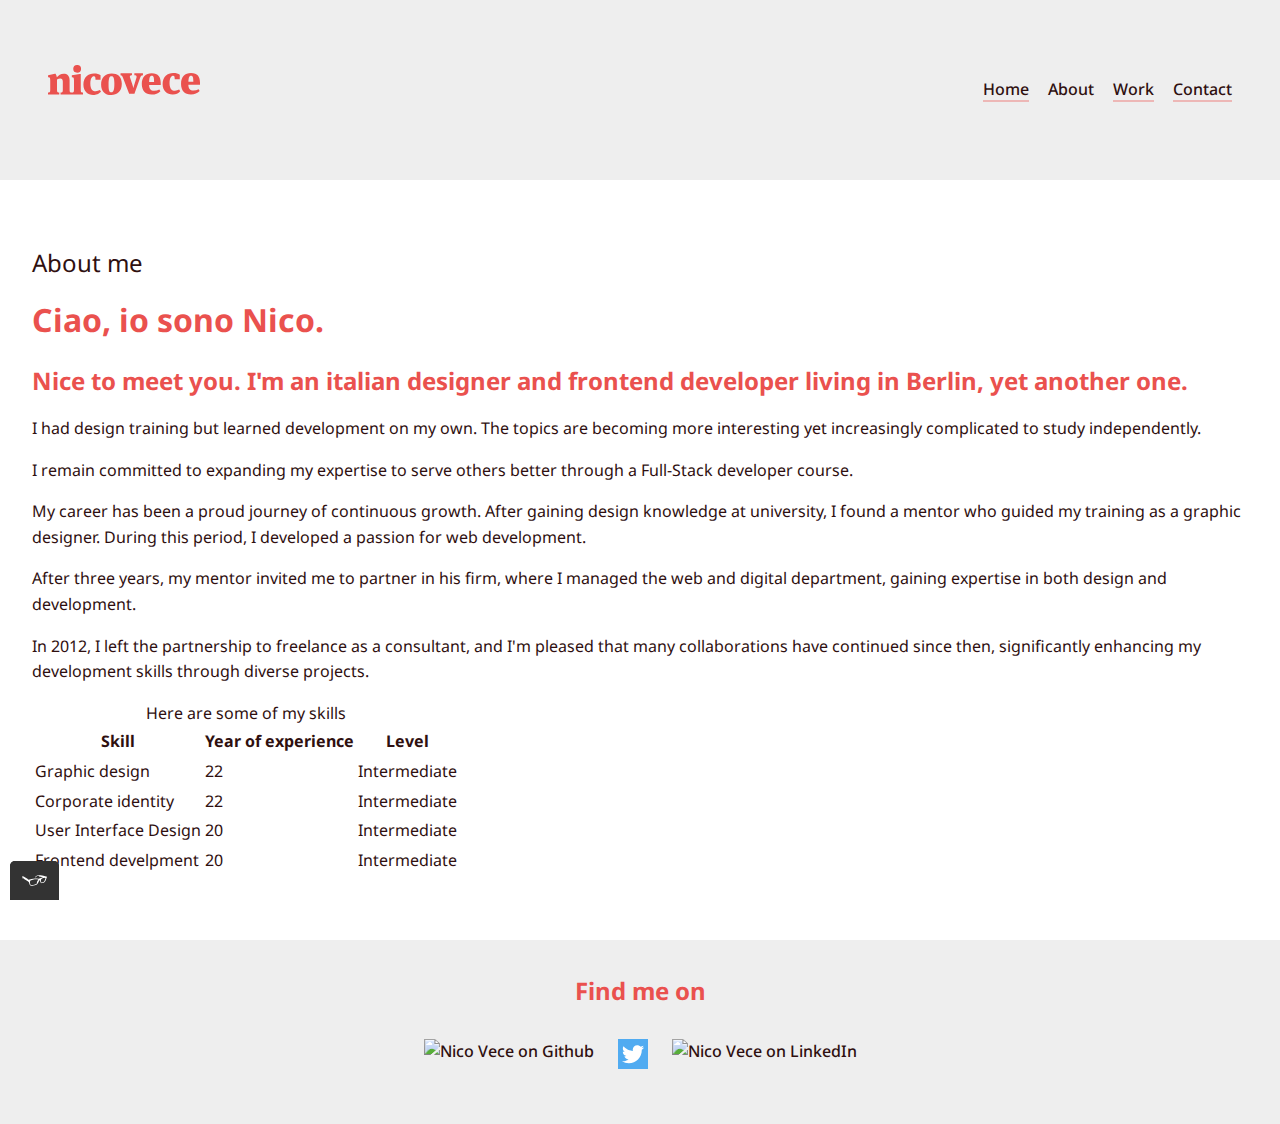
==== about.html @ 7f4fede5 "task 1.6" ====
<!doctype html>
<html lang="en">

<head>
    <meta charset="UTF-8" />
    <meta http-equiv="X-UA-Compatible" content="IE=edge" />
    <meta name="vi ewport" content="width=device-width, initial-scale=1.0" />
    <meta name="description" content="Nico Vece, Web Developer Portfolio" />
    <link rel="shortcut icon" href="./img/favicon-32x32.png?v=2" />
    <link rel="preconnect" href="https://fonts.googleapis.com">
    <link rel="preconnect" href="https://fonts.gstatic.com" crossorigin>
    <link rel="stylesheet" type="text/css" href="css/styles.css" />
    <title>Nico Vece - Web Developer</title>
</head>

<body>
    <header class="page-header">
        <h1 class="page-header__item">
            <a href="index.html" class="page-header__logo">
                <img src="img/nico_vece-logo.svg" alt="Nico Vece logo - Monochromatic name lettering">
            </a>
        </h1>
        <!-- Main navigation -->
        <nav class="main-navigation page-header__item" aria-labelledby="main-navigation">
            <ul role="menubar" class="navigation-list">
                <li role="presentation">
                    <a href="index.html" role="menuitem" class="navigation-list__item">Home</a>
                </li>
                <li role="presentation">
                    <a href="about.html" aria-label="Link to About me page" role="menuitem"
                        class="navigation-list__item navigation-list__item--active">About</a>
                </li>
                <li role="presentation">
                    <a href="work.html" role="menuitem" class="navigation-list__item">Work</a>
                </li>
                <li role="presentation">
                    <a href="contact.html" role="menuitem" class="navigation-list__item">Contact</a>
                </li>
            </ul>
        </nav>
    </header>
    <main>
        <div>
            <h2 class="page__title">About me</h2>
            <h2>Ciao, io sono Nico.</h2>
            <h3>Nice to meet you. I'm an italian designer and frontend developer living in Berlin, yet another one.</h3>
            <p>
                I had design training but learned development on my own. The topics are becoming more interesting yet
                increasingly complicated to study independently.
            </p>
            <p>
                I remain committed to expanding my expertise to serve others better through a Full-Stack developer
                course.
            </p>
            <p>
                My career has been a proud journey of continuous growth. After gaining design knowledge at university, I
                found a mentor who guided my training as a graphic designer. During this period, I developed a passion
                for web development.
            </p>
            <p>
                After three years, my mentor invited me to partner in his firm, where I managed the web and digital
                department, gaining expertise in both design and development.
            </p>
            <p>
                In 2012, I left the partnership to freelance as a consultant, and I'm pleased that many collaborations
                have continued since then, significantly enhancing my development skills through diverse projects.
            </p>
            <table>
                <caption>Here are some of my skills</caption>
                <thead>
                    <tr>
                        <th scope="col">Skill</th>
                        <th scope="col">Year of experience</th>
                        <th scope="col">Level</th>
                    </tr>
                </thead>
                <tbody>
                    <tr>
                        <td scope="row">Graphic design</td>
                        <td>22</td>
                        <td>Intermediate</td>
                    </tr>
                    <tr>
                        <td scope="row">Corporate identity</td>
                        <td>22</td>
                        <td>Intermediate</td>
                    </tr>
                    <tr>
                        <td scope="row">User Interface Design</td>
                        <td>20</td>
                        <td>Intermediate</td>
                    </tr>
                    <tr>
                        <td scope="row">Frontend develpment</td>
                        <td>20</td>
                        <td>Intermediate</td>
                    </tr>
                </tbody>
            </table>
        </div>
    </main>
    <footer class="page-footer">
        <h3>Find me on</h3>
        <!-- Secondary navigation -->
        <nav class="socials-navigation" aria-labelledby="socials-navigation">
            <ul role="menubar" class="social-media">
                <li role="presentation">
                    <a href="#" role="menuitem" class="social-media__item">
                        <!-- Github logo -->
                        <img src="https://placehold.co/30x30" alt="Nico Vece on Github" />
                    </a>
                </li>
                <li role="presentation">
                    <a href="#" role="menuitem" class="social-media__item">
                        <!-- Twitter logo -->
                        <img src="img/twitter_icon.svg" alt="twitter">
                    </a>
                </li>
                <li role="presentation">
                    <a href="#" role="menuitem" class="social-media__item">
                        <!-- LinkedIn logo -->
                        <img src="https://placehold.co/30x30" alt="Nico Vece on LinkedIn" />
                    </a>
                </li>
            </ul>
        </nav>
    </footer>
    <script src="js/tota11y.min.js"></script>
</body>

</html>
---- css/styles.css ----
/*
I need to investigate further if using @import is better than the link tag in the html file. For sure it is better for maintainability and organization.
*/
@import "./modern-normalize.css";
@import url("https://fonts.googleapis.com/css2?family=Noto+Sans:ital,wght@0,100..900;1,100..900&display=swap");

/*
Colors used

Primary Color (Light red): #EA514E;
Primary Color small sizes contrast with white text (Dark red): #e32c26;
Primary Color Text (Dark red): #2f1010;
Primary Color Text medium (Dark red): #5E201F;
Secondary Color (Warm yellow): #F7B200;
Secondary Color Text (Brownish): #946B00;
Tertiary Color (Light green): #7BAA93;
Tertiary Color dark (Green): #4a6658;
Text Color (Dark red): #130606;
Bacground Color (Lightest Grey): #eee;
Bacground Color Lightest (White): #fff;
 */

/* Box Model
The box-sizing is already set by modern-normalize but I am setting it in my css file anyway to respect the task assignment.
*/
* {
    box-sizing: border-box;
}

/* Global Styles */
body {
    font-family: "Noto Sans", sans-serif;
    font-weight: 400;
    font-size: 16px;
    line-height: 1.6;
    color: #2f1010;
    background-color: #eee;
}
header,
footer {
    padding: 2em;
}
main {
    padding: 4em 2em;
    background-color: #fff;
}
/* Heading Styles */
h1 {
    font-size: 2.5em;
    font-weight: 700;
}

h2 {
    font-size: 2em;
    font-weight: 700;
}

h3 {
    font-size: 1.5em;
    font-weight: 700;
}
h1,
h2,
h3 {
    margin-top: 0;
    margin-bottom: 0.5em;
    color: #ea514e;
}
h2.page__title {
    font-size: 1.5em;
    font-weight: normal;
    color: #2f1010;
}

/* Link and Buttons Styles */
a {
    color: #2f1010;
    font-weight: 500;
    text-decoration: none;
    border-bottom: 2px solid;
    border-color: rgba(234, 81, 78, 0.35);
}

a:visited {
    /* visited link */
    color: #5e201f;
}

a:hover,
a:focus {
    color: #5e201f;
    border-color: rgba(234, 81, 78, 1);
}

a:focus {
    outline: 2px solid #ea514e;
}

a:active {
    color: #5e201f;
}

button,
.form__input--submit {
    color: #fff;
    font-family: inherit;
    text-decoration: none;
    font-weight: 600;
    padding: 10px;
    background-color: #e32c26;
    border: none;
    border-radius: 3px;
    border-bottom: 2px solid rgba(0, 0, 0, 0.3);
}

button:hover,
button:focus,
.form__input--submit:hover,
.form__input--submit:focus {
    cursor: pointer;
    opacity: 0.8;
}

button:focus,
.form__input--submit:focus {
    outline: 2px solid #7baa93;
}

button:active,
.form__input--submit:active {
    opacity: 0.6;
}

.button__secondary {
    background-color: #f7b200;
    color: #130606;
    font-weight: 600;
}

/* Header Styles */
.page-header {
    display: flex;
    align-items: center;
    width: 100%;
    padding: 3rem;
}

.page-header__item {
    flex: 0 1 200px;
}

.page-header__item:last-child {
    flex-grow: 1;
    text-align: right;
}
.page-header__logo {
    border: none;
}

/* Navigation Styles */
.navigation-list__item--active {
    border-color: transparent;
    text-decoration: none;
}
.navigation-list {
    list-style-type: none;
}

.navigation-list li {
    display: inline-block;
    margin-left: 15px;
}

/* Profile Styles */
.profile {
    /* display: flex;
    align-items: center;
    justify-content: center; */
    max-width: 700px;
    margin: 0 auto;
}

/* Image Styles */
.profile__portrait {
    float: left;
    width: 250px;
    height: auto;
    margin-right: 40px;
    border-radius: 50%;
}

/* Footer Styles */
.page-footer {
    clear: both;
    display: flex;
    flex-direction: column;
    text-align: center;
}
.socials-navigation {
    display: flex;
    justify-content: center;
}
.social-media {
    display: flex;
    gap: 1.5em;
    list-style-type: none;
    padding-left: 0;
}
.social-media__item {
    display: inline-block;
    border-bottom: none;
}
.social-media__item img {
    display: block;
}
/* Portfolio grid */
.projects__item {
    display: inline-block;
    width: 33%;
}
@supports (display: grid) {
    .projects {
        display: grid;
        grid-template-columns: repeat(4, 1fr);
        grid-gap: 3rem;
        margin: 0;
    }
    .projects__item {
        background-color: lightgray;
        width: auto;
        min-height: auto;
        margin: 0;
        padding: 2em;
    }
    .projects__item.projects__item--spotlight {
        grid-column: 1 / 3;
        grid-row: 1 / 3;
    }
}

.clear {
    clear: both;
}
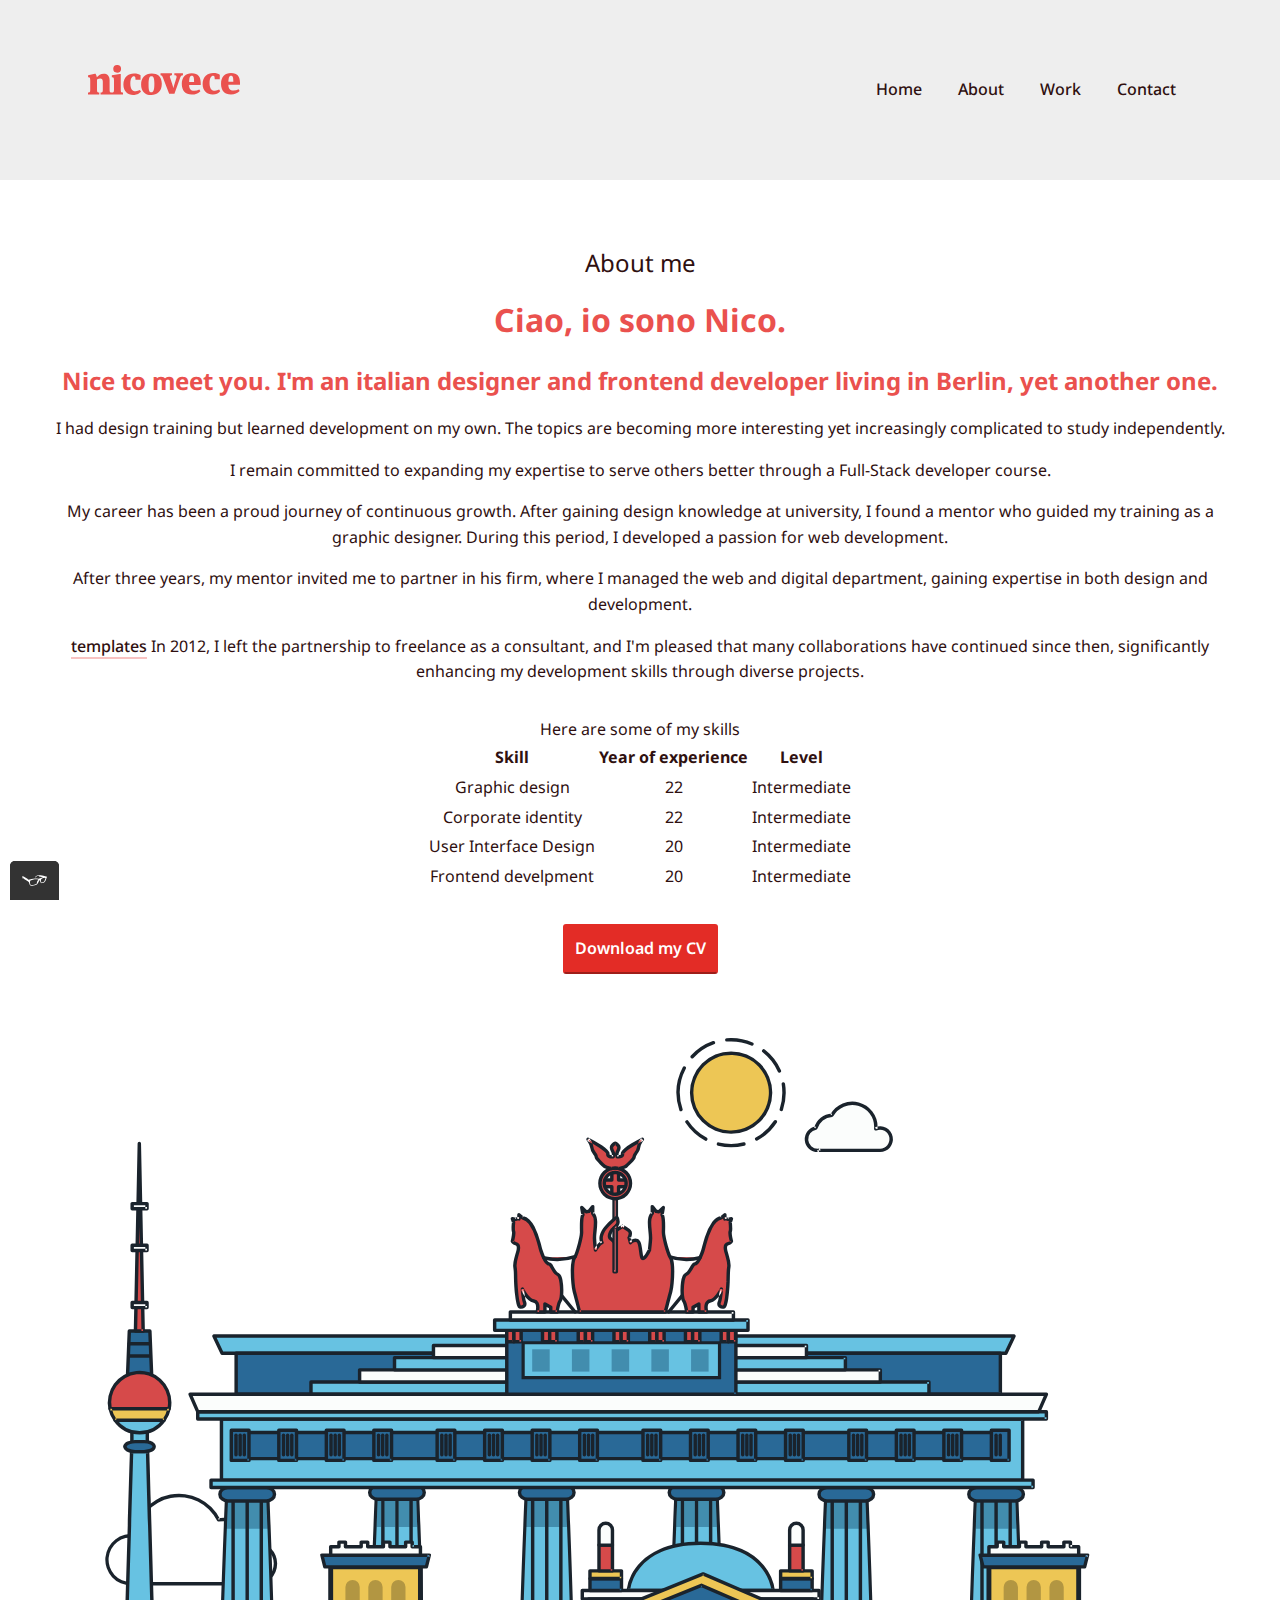
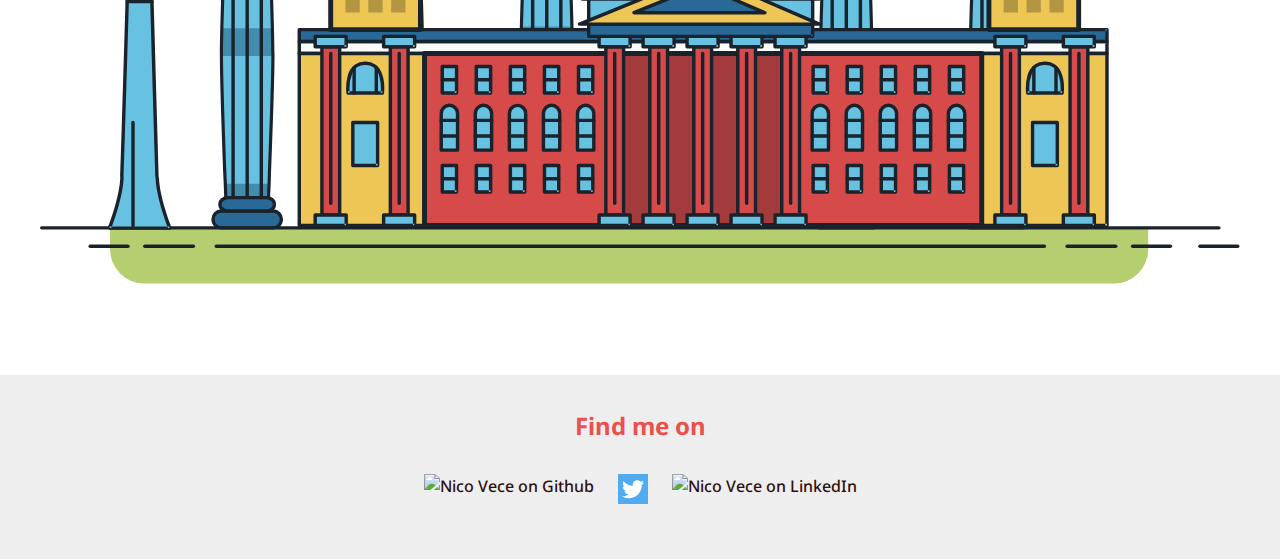
==== commit 21e4b49b: "pre task 1.7" ====
--- a/about.html
+++ b/about.html
@@ -4,7 +4,7 @@
 <head>
     <meta charset="UTF-8" />
     <meta http-equiv="X-UA-Compatible" content="IE=edge" />
-    <meta name="vi ewport" content="width=device-width, initial-scale=1.0" />
+    <meta name="viewport" content="width=device-width, initial-scale=1.0" />
     <meta name="description" content="Nico Vece, Web Developer Portfolio" />
     <link rel="shortcut icon" href="./img/favicon-32x32.png?v=2" />
     <link rel="preconnect" href="https://fonts.googleapis.com">
@@ -40,7 +40,7 @@
         </nav>
     </header>
     <main>
-        <div>
+        <section class="main__content about__content">
             <h2 class="page__title">About me</h2>
             <h2>Ciao, io sono Nico.</h2>
             <h3>Nice to meet you. I'm an italian designer and frontend developer living in Berlin, yet another one.</h3>
@@ -62,6 +62,7 @@
                 department, gaining expertise in both design and development.
             </p>
             <p>
+                <a href="#" role="menuitem">templates</a>
                 In 2012, I left the partnership to freelance as a consultant, and I'm pleased that many collaborations
                 have continued since then, significantly enhancing my development skills through diverse projects.
             </p>
@@ -97,7 +98,1553 @@
                     </tr>
                 </tbody>
             </table>
-        </div>
+            <a href="files/nico_vece-curriculum.pdf" class="button" download>Download my CV</a>
+        </section>
+        <section class="main_content main_illustration">
+            <svg id="about-picture" xmlns="http://www.w3.org/2000/svg" class="berlin-illustration" height="auto"
+                viewBox="0 0 700 505" xmlns:xlink="http://www.w3.org/1999/xlink">
+                <g id="Raggruppa_1" class="cloud-front" data-name="Raggruppa 1" transform="translate(0 229.847)">
+                    <path id="Tracciato_1" data-name="Tracciato 1"
+                        d="M87.6,29V28c-.276,0-.5.024-.675.033l.052,1,.968-.251A19.56,19.56,0,0,0,65.98,14.231l.145.989.894-.448a26.745,26.745,0,0,0-50.576,9.86l1,.078.166-.986A14.994,14.994,0,1,0,15.1,53.5H87.6a12.75,12.75,0,1,0,0-25.5v2a10.75,10.75,0,0,1,0,21.5H15.1a13,13,0,1,1,2.171-25.8,1,1,0,0,0,1.163-.908,24.745,24.745,0,0,1,46.8-9.12,1,1,0,0,0,1.039.541A17.559,17.559,0,0,1,86.011,29.283a1,1,0,0,0,1.02.747c.239-.013.426-.031.571-.03V29"
+                        transform="translate(38 36)" fill="#1a232c" fill-rule="evenodd" />
+                </g>
+                <path id="Tracciato_2" data-name="Tracciato 2"
+                    d="M646.484,484.382a20,20,0,0,1-20,20H60.873a20,20,0,0,1-20-20V471.917H646.484v12.465"
+                    transform="translate(0 -11.153)" fill="#b5ce6f" fill-rule="evenodd" />
+                <g id="tor" transform="translate(-611 -294)">
+                    <path id="Tracciato_3" data-name="Tracciato 3"
+                        d="M334.824,185.029H101.449l4.76,10.051H563.438l4.762-10.051H334.824"
+                        transform="translate(611 282.847)" fill="#67c2e2" fill-rule="evenodd" />
+                    <path id="Tracciato_4" data-name="Tracciato 4"
+                        d="M334.824,185.029v-1H101.449a1,1,0,0,0-.9,1.428l4.761,10.051a1,1,0,0,0,.9.571H563.438a1,1,0,0,0,.9-.571l4.762-10.051a1,1,0,0,0-.9-1.428H334.824v2h231.8l-3.814,8.051H106.842l-3.813-8.051h231.8v-1"
+                        transform="translate(611 282.847)" fill="#1a232c" fill-rule="evenodd" />
+                    <path id="Tracciato_5" data-name="Tracciato 5" d="M114.416,218.974H560.222V195.08H114.416Z"
+                        transform="translate(611 282.847)" fill="#296997" fill-rule="evenodd" />
+                    <path id="Tracciato_6" data-name="Tracciato 6"
+                        d="M560.222,218.974v-1H115.416v-21.9H559.222v22.9h1v0h1V195.08a1,1,0,0,0-1-1H114.416a1,1,0,0,0-1,1v23.894a1,1,0,0,0,1,1H560.222a1,1,0,0,0,1-1h-1"
+                        transform="translate(611 282.847)" fill="#1a232c" fill-rule="evenodd" />
+                    <path id="Tracciato_7" data-name="Tracciato 7" d="M105.85,269.08H573.225V233.4H105.85Z"
+                        transform="translate(611 282.847)" fill="#67c2e2" fill-rule="evenodd" />
+                    <path id="Tracciato_8" data-name="Tracciato 8"
+                        d="M573.225,233.4v-1H105.85a1,1,0,0,0-1,1V269.08a1,1,0,0,0,1,1H573.225a1,1,0,0,0,1-1V233.4a1,1,0,0,0-1-1v1h-1V268.08H106.85V234.4H573.225v-1h0"
+                        transform="translate(611 282.847)" fill="#1a232c" fill-rule="evenodd" />
+                    <path id="Tracciato_9" data-name="Tracciato 9" d="M116.751,256.508H562.557V241.243H116.751Z"
+                        transform="translate(611 282.847)" fill="#296997" fill-rule="evenodd" />
+                    <path id="Tracciato_10" data-name="Tracciato 10"
+                        d="M562.557,256.508v-1H117.75V242.243H561.557v14.265h1v0h1V241.243a1,1,0,0,0-1-1H116.75a1,1,0,0,0-1,1v15.265a1,1,0,0,0,1,1H562.557a1,1,0,0,0,1-1h-1"
+                        transform="translate(611 282.847)" fill="#1a232c" fill-rule="evenodd" />
+                    <path id="Tracciato_11" data-name="Tracciato 11" d="M158.07,218.974H518.563v-7.116H158.07Z"
+                        transform="translate(611 282.847)" fill="#67c2e2" fill-rule="evenodd" />
+                    <path id="Tracciato_12" data-name="Tracciato 12"
+                        d="M518.563,211.858v-1H158.07a1,1,0,0,0-1,1v7.116a1,1,0,0,0,1,1H518.563a1,1,0,0,0,1-1v-7.116a1,1,0,0,0-1-1v1h-1v6.116H159.07v-5.116H518.563v-1h0"
+                        transform="translate(611 282.847)" fill="#1a232c" fill-rule="evenodd" />
+                    <path id="Tracciato_13" data-name="Tracciato 13" d="M186.438,211.858H490.194v-7.117H186.438Z"
+                        transform="translate(611 282.847)" fill="#fbfdfc" fill-rule="evenodd" />
+                    <path id="Tracciato_14" data-name="Tracciato 14"
+                        d="M490.194,204.741v-1H186.438a1,1,0,0,0-1,1v7.117a1,1,0,0,0,1,1H490.194a1,1,0,0,0,1-1v-7.117a1,1,0,0,0-1-1v1h-1v6.117H187.438v-5.117H490.194v-1h0"
+                        transform="translate(611 282.847)" fill="#1a232c" fill-rule="evenodd" />
+                    <path id="Tracciato_15" data-name="Tracciato 15" d="M206.8,204.741H469.828v-7.117H206.8Z"
+                        transform="translate(611 282.847)" fill="#67c2e2" fill-rule="evenodd" />
+                    <path id="Tracciato_16" data-name="Tracciato 16"
+                        d="M469.828,197.624v-1H206.8a1,1,0,0,0-1,1v7.117a1,1,0,0,0,1,1H469.828a1,1,0,0,0,1-1v-7.117a1,1,0,0,0-1-1v1h-1v6.117H207.8v-5.117H469.828v-1h0"
+                        transform="translate(611 282.847)" fill="#1a232c" fill-rule="evenodd" />
+                    <path id="Tracciato_17" data-name="Tracciato 17" d="M229.521,197.624h217.59v-7.115H229.521Z"
+                        transform="translate(611 282.847)" fill="#fbfdfc" fill-rule="evenodd" />
+                    <path id="Tracciato_18" data-name="Tracciato 18"
+                        d="M447.111,190.509v-1H229.521a1,1,0,0,0-1,1v7.115a1,1,0,0,0,1,1h217.59a1,1,0,0,0,1-1v-7.115a1,1,0,0,0-1-1v1h-1v6.115H230.521v-5.115h216.59v-1h0"
+                        transform="translate(611 282.847)" fill="#1a232c" fill-rule="evenodd" />
+                    <path id="Tracciato_19" data-name="Tracciato 19"
+                        d="M135.607,355.447c-.444-17.681-1.343-42.121-1.959-58.06-.374-9.666-.644-16.207-.644-16.207H108.722s-.27,6.541-.643,16.207c-.617,15.939-1.516,40.379-1.96,58.06-.166,6.612-.269,12.285-.269,16.206h0c0,14.463,1.393,52.678,2.239,74.535.368,9.517.633,15.937.633,15.937H133s.265-6.42.633-15.937c.845-21.857,2.239-60.072,2.239-74.535h0c0-3.921-.1-9.594-.269-16.206"
+                        transform="translate(611 282.847)" fill="#67c2e2" fill-rule="evenodd" />
+                    <path id="Tracciato_20" data-name="Tracciato 20"
+                        d="M133.648,297.387H108.079c.373-9.666.643-16.207.643-16.207H133s.27,6.541.644,16.207m2.228,74.267H105.85c0-3.921.1-9.594.269-16.206h29.488c.166,6.612.269,12.285.269,16.206h0M133,462.126H108.722s-.265-6.42-.633-15.937h25.548c-.368,9.517-.633,15.937-.633,15.937"
+                        transform="translate(611 282.847)" fill="#428dae" fill-rule="evenodd" />
+                    <path id="Tracciato_21" data-name="Tracciato 21"
+                        d="M109.612,461.2h22.5c.333-8.192,2.835-70.313,2.835-89.546s-2.5-81.354-2.835-89.545h-22.5c-.333,8.191-2.834,70.312-2.834,89.545S109.279,453.007,109.612,461.2Zm24.283,1.855H107.832l-.038-.89c-.028-.7-2.872-69.971-2.872-90.511s2.844-89.814,2.872-90.511l.038-.89H133.9l.036.89c.029.7,2.873,69.972,2.873,90.511s-2.844,89.813-2.873,90.511l-.036.89Z"
+                        transform="translate(611 282.847)" fill="#1a232c" fill-rule="evenodd" />
+                    <path id="Tracciato_22" data-name="Tracciato 22"
+                        d="M111.638,281.18V462.126a1,1,0,0,0,2,0V281.18a1,1,0,0,0-2,0m8.225,0V462.126a1,1,0,0,0,2,0V281.18a1,1,0,0,0-2,0m8.225,0V462.126a1,1,0,0,0,2,0V281.18a1,1,0,0,0-2,0"
+                        transform="translate(611 282.847)" fill="#1a232c" fill-rule="evenodd" />
+                    <path id="Tracciato_23" data-name="Tracciato 23"
+                        d="M136.79,277.265c0,2.153-2.115,3.915-4.7,3.915H109.636c-2.585,0-4.7-1.762-4.7-3.915s2.115-3.916,4.7-3.916H132.09c2.585,0,4.7,1.762,4.7,3.916"
+                        transform="translate(611 282.847)" fill="#296997" fill-rule="evenodd" />
+                    <path id="Tracciato_24" data-name="Tracciato 24"
+                        d="M136.79,277.265h-1a2.612,2.612,0,0,1-1.021,2,4.2,4.2,0,0,1-2.679.918H109.636a4.2,4.2,0,0,1-2.68-.918,2.465,2.465,0,0,1,0-3.995,4.2,4.2,0,0,1,2.679-.918H132.09a4.2,4.2,0,0,1,2.679.918,2.613,2.613,0,0,1,1.021,2h2a4.61,4.61,0,0,0-1.741-3.534,6.185,6.185,0,0,0-3.959-1.382H109.636a6.19,6.19,0,0,0-3.96,1.382,4.457,4.457,0,0,0,0,7.067,6.185,6.185,0,0,0,3.959,1.382H132.09a6.185,6.185,0,0,0,3.959-1.382,4.608,4.608,0,0,0,1.741-3.533h-1"
+                        transform="translate(611 282.847)" fill="#1a232c" fill-rule="evenodd" />
+                    <path id="Tracciato_25" data-name="Tracciato 25"
+                        d="M140.775,467.217a4.712,4.712,0,0,1-4.7,4.7H105.65a4.712,4.712,0,0,1-4.7-4.7v-.392a4.713,4.713,0,0,1,4.7-4.7h30.426a4.713,4.713,0,0,1,4.7,4.7v.392"
+                        transform="translate(611 282.847)" fill="#296997" fill-rule="evenodd" />
+                    <path id="Tracciato_26" data-name="Tracciato 26"
+                        d="M140.775,467.217h-1a3.711,3.711,0,0,1-3.7,3.7H105.65a3.711,3.711,0,0,1-3.7-3.7v-.392a3.713,3.713,0,0,1,3.7-3.7h30.426a3.713,3.713,0,0,1,3.7,3.7v.392h2v-.392a5.712,5.712,0,0,0-5.7-5.7H105.65a5.712,5.712,0,0,0-5.7,5.7v.392a5.711,5.711,0,0,0,5.7,5.7h30.426a5.711,5.711,0,0,0,5.7-5.7h-1"
+                        transform="translate(611 282.847)" fill="#1a232c" fill-rule="evenodd" />
+                    <path id="Tracciato_27" data-name="Tracciato 27"
+                        d="M136.79,458.208c0,2.155-2.115,3.918-4.7,3.918H109.636c-2.585,0-4.7-1.763-4.7-3.918s2.115-3.916,4.7-3.916H132.09c2.585,0,4.7,1.765,4.7,3.916"
+                        transform="translate(611 282.847)" fill="#296997" fill-rule="evenodd" />
+                    <path id="Tracciato_28" data-name="Tracciato 28"
+                        d="M136.79,458.208h-1a2.618,2.618,0,0,1-1.021,2,4.19,4.19,0,0,1-2.679.919H109.636a4.188,4.188,0,0,1-2.679-.919,2.464,2.464,0,0,1,0-3.995,4.194,4.194,0,0,1,2.679-.92H132.09a4.2,4.2,0,0,1,2.679.92,2.613,2.613,0,0,1,1.021,2h2a4.615,4.615,0,0,0-1.74-3.533,6.2,6.2,0,0,0-3.96-1.383H109.636a6.2,6.2,0,0,0-3.96,1.383,4.459,4.459,0,0,0,0,7.068,6.19,6.19,0,0,0,3.96,1.383H132.09a6.191,6.191,0,0,0,3.96-1.383,4.614,4.614,0,0,0,1.74-3.535h-1"
+                        transform="translate(611 282.847)" fill="#1a232c" fill-rule="evenodd" />
+                    <path id="Tracciato_29" data-name="Tracciato 29"
+                        d="M572.471,355.447c-.446-17.681-1.345-42.121-1.961-58.06-.373-9.666-.643-16.207-.643-16.207H545.585s-.27,6.541-.643,16.207c-.616,15.939-1.515,40.379-1.961,58.06-.166,6.612-.268,12.285-.268,16.206h0c0,14.463,1.394,52.678,2.239,74.535.368,9.517.633,15.937.633,15.937h24.282s.265-6.42.632-15.937c.847-21.857,2.24-60.072,2.24-74.535h0c0-3.921-.1-9.594-.268-16.206"
+                        transform="translate(611 282.847)" fill="#67c2e2" fill-rule="evenodd" />
+                    <path id="Tracciato_30" data-name="Tracciato 30"
+                        d="M569.582,297.387h-2.631V282.108h2.026c.086,2.1.313,7.733.6,15.279m-4.631,0h-19.08c.291-7.546.519-13.181.605-15.279h18.475v15.279m6.849,71.8h-4.849V356.265h4.611c.123,5.007.209,9.436.238,12.922m-6.849,0h-21.3c.031-3.675.124-8.4.259-13.74h9.639v.818h11.4v12.922"
+                        transform="translate(611 282.847)" fill="#428dae" fill-rule="evenodd" />
+                    <path id="Tracciato_31" data-name="Tracciato 31"
+                        d="M546.476,461.2h22.5c.333-8.192,2.835-70.313,2.835-89.546s-2.5-81.354-2.835-89.545h-22.5c-.334,8.191-2.834,70.312-2.834,89.545s2.5,81.354,2.834,89.546m24.282,1.855H544.694l-.036-.89c-.029-.7-2.873-69.971-2.873-90.511s2.844-89.814,2.873-90.511l.036-.89h26.064l.037.89c.028.7,2.872,69.972,2.872,90.511s-2.844,89.813-2.872,90.511l-.037.89"
+                        transform="translate(611 282.847)" fill="#1a232c" fill-rule="evenodd" />
+                    <path id="Tracciato_32" data-name="Tracciato 32"
+                        d="M548.5,281.18V462.126a1,1,0,0,0,2,0V281.18a1,1,0,0,0-2,0m8.226,0V462.126a1,1,0,0,0,2,0V281.18a1,1,0,0,0-2,0m8.224,0V462.126a1,1,0,0,0,2,0V281.18a1,1,0,0,0-2,0"
+                        transform="translate(611 282.847)" fill="#1a232c" fill-rule="evenodd" />
+                    <path id="Tracciato_33" data-name="Tracciato 33"
+                        d="M573.653,277.265c0,2.153-2.116,3.915-4.7,3.915H546.5c-2.584,0-4.7-1.762-4.7-3.915s2.116-3.916,4.7-3.916h22.454c2.584,0,4.7,1.762,4.7,3.916"
+                        transform="translate(611 282.847)" fill="#296997" fill-rule="evenodd" />
+                    <path id="Tracciato_34" data-name="Tracciato 34"
+                        d="M573.653,277.265h-1a2.609,2.609,0,0,1-1.021,2,4.2,4.2,0,0,1-2.679.918H546.5a4.2,4.2,0,0,1-2.679-.918,2.464,2.464,0,0,1,0-3.995,4.2,4.2,0,0,1,2.679-.918h22.454a4.2,4.2,0,0,1,2.679.918,2.611,2.611,0,0,1,1.021,2h2a4.61,4.61,0,0,0-1.741-3.534,6.185,6.185,0,0,0-3.959-1.382H546.5a6.185,6.185,0,0,0-3.959,1.382,4.456,4.456,0,0,0,0,7.067,6.185,6.185,0,0,0,3.959,1.382h22.454a6.185,6.185,0,0,0,3.959-1.382,4.607,4.607,0,0,0,1.741-3.533h-1"
+                        transform="translate(611 282.847)" fill="#1a232c" fill-rule="evenodd" />
+                    <path id="Tracciato_39" data-name="Tracciato 39"
+                        d="M485.1,355.447c-.444-17.681-1.345-42.121-1.961-58.06-.373-9.666-.643-16.207-.643-16.207H458.213s-.271,6.541-.644,16.207c-.616,15.939-1.514,40.379-1.961,58.06-.165,6.612-.268,12.285-.268,16.206h0c0,14.463,1.393,52.678,2.24,74.535.368,9.517.633,15.937.633,15.937h24.281s.265-6.42.632-15.937c.847-21.857,2.24-60.072,2.24-74.535h0c0-3.921-.1-9.594-.268-16.206"
+                        transform="translate(611 282.847)" fill="#67c2e2" fill-rule="evenodd" />
+                    <path id="Tracciato_40" data-name="Tracciato 40"
+                        d="M483.137,297.387H457.569c.373-9.666.644-16.207.644-16.207h24.281s.27,6.541.643,16.207m2.218,71.8h-30c.031-3.685.124-8.407.257-13.74H485.1c.134,5.333.227,10.055.257,13.74"
+                        transform="translate(611 282.847)" fill="#428dae" fill-rule="evenodd" />
+                    <path id="Tracciato_41" data-name="Tracciato 41"
+                        d="M459.1,461.2h22.5c.333-8.192,2.834-70.313,2.834-89.546s-2.5-81.354-2.834-89.545H459.1c-.334,8.191-2.835,70.312-2.835,89.545S458.769,453.007,459.1,461.2Zm24.283,1.855H457.321l-.036-.89c-.029-.7-2.873-69.971-2.873-90.511s2.844-89.814,2.873-90.511l.036-.89h26.065l.036.89c.028.7,2.872,69.972,2.872,90.511s-2.844,89.813-2.872,90.511l-.036.89Z"
+                        transform="translate(611 282.847)" fill="#1a232c" fill-rule="evenodd" />
+                    <path id="Tracciato_42" data-name="Tracciato 42"
+                        d="M461.128,281.18V462.126a1,1,0,0,0,2,0V281.18a1,1,0,0,0-2,0m8.226,0V462.126a1,1,0,0,0,2,0V281.18a1,1,0,0,0-2,0m8.224,0V462.126a1,1,0,0,0,2,0V281.18a1,1,0,0,0-2,0"
+                        transform="translate(611 282.847)" fill="#1a232c" fill-rule="evenodd" />
+                    <path id="Tracciato_43" data-name="Tracciato 43"
+                        d="M486.281,277.265c0,2.153-2.117,3.915-4.7,3.915H459.126c-2.584,0-4.7-1.762-4.7-3.915s2.116-3.916,4.7-3.916H481.58c2.584,0,4.7,1.762,4.7,3.916"
+                        transform="translate(611 282.847)" fill="#296997" fill-rule="evenodd" />
+                    <path id="Tracciato_44" data-name="Tracciato 44"
+                        d="M486.281,277.265h-1a2.609,2.609,0,0,1-1.021,2,4.2,4.2,0,0,1-2.68.918H459.126a4.2,4.2,0,0,1-2.679-.918,2.464,2.464,0,0,1,0-3.995,4.2,4.2,0,0,1,2.679-.918H481.58a4.2,4.2,0,0,1,2.68.919,2.608,2.608,0,0,1,1.021,2h2a4.613,4.613,0,0,0-1.741-3.534,6.19,6.19,0,0,0-3.96-1.382H459.126a6.185,6.185,0,0,0-3.959,1.382,4.456,4.456,0,0,0,0,7.067,6.185,6.185,0,0,0,3.959,1.382H481.58a6.2,6.2,0,0,0,3.96-1.381,4.613,4.613,0,0,0,1.741-3.534h-1"
+                        transform="translate(611 282.847)" fill="#1a232c" fill-rule="evenodd" />
+                    <path id="Tracciato_49" data-name="Tracciato 49"
+                        d="M397.726,354.466c-.446-17.679-1.345-42.12-1.961-58.059-.373-9.665-.643-16.207-.643-16.207H370.84s-.27,6.542-.643,16.207c-.616,15.939-1.515,40.38-1.961,58.059-.166,6.612-.268,12.285-.268,16.206h0c0,14.463,1.393,52.679,2.239,74.535.368,9.518.633,15.938.633,15.938h24.282s.264-6.42.632-15.938c.847-21.856,2.24-60.072,2.24-74.535h0c0-3.921-.1-9.594-.268-16.206"
+                        transform="translate(611 282.847)" fill="#67c2e2" fill-rule="evenodd" />
+                    <path id="Tracciato_50" data-name="Tracciato 50"
+                        d="M394.837,296.407h-2.631v-15.28h2.027c.085,2.1.312,7.734.6,15.28Zm-10.856,0h6.225v-15.28h-6.225Zm-8.225,0h6.224v-15.28h-6.224Zm-2,0h-2.63c.291-7.546.519-13.182.6-15.28h2.026v15.28Zm23.306,72.78h-4.856V354.466h4.59c.147,5.832.245,10.923.266,14.721Zm-13.081,0h6.225V354.466h-6.225Zm-8.225,0h6.224V354.466h-6.224Zm-2,0H368.9c.021-3.8.119-8.889.266-14.721h4.59v14.721Z"
+                        transform="translate(611 282.847)" fill="#428dae" fill-rule="evenodd" />
+                    <path id="Tracciato_51" data-name="Tracciato 51"
+                        d="M371.73,460.218h22.5c.332-8.191,2.833-70.312,2.833-89.546s-2.5-81.353-2.833-89.545h-22.5c-.333,8.192-2.835,70.313-2.835,89.545s2.5,81.355,2.835,89.546m24.283,1.856H369.949l-.037-.89c-.028-.7-2.872-69.972-2.872-90.512s2.844-89.813,2.872-90.51l.037-.89h26.064l.037.89c.028.7,2.872,69.971,2.872,90.51s-2.844,89.814-2.872,90.512l-.037.89"
+                        transform="translate(611 282.847)" fill="#1a232c" fill-rule="evenodd" />
+                    <path id="Tracciato_52" data-name="Tracciato 52"
+                        d="M373.756,280.2V461.146a1,1,0,0,0,2,0V280.2a1,1,0,0,0-2,0m8.224,0V461.146a1,1,0,0,0,2,0V280.2a1,1,0,0,0-2,0m8.226,0V461.146a1,1,0,0,0,2,0V280.2a1,1,0,0,0-2,0"
+                        transform="translate(611 282.847)" fill="#1a232c" fill-rule="evenodd" />
+                    <path id="Tracciato_53" data-name="Tracciato 53"
+                        d="M398.908,276.285c0,2.154-2.116,3.915-4.7,3.915H371.754c-2.584,0-4.7-1.761-4.7-3.915s2.117-3.916,4.7-3.916h22.454c2.584,0,4.7,1.761,4.7,3.916"
+                        transform="translate(611 282.847)" fill="#296997" fill-rule="evenodd" />
+                    <path id="Tracciato_54" data-name="Tracciato 54"
+                        d="M398.908,276.285h-1a2.609,2.609,0,0,1-1.021,2,4.2,4.2,0,0,1-2.679.919H371.754a4.2,4.2,0,0,1-2.68-.919,2.464,2.464,0,0,1,0-3.994,4.2,4.2,0,0,1,2.68-.918h22.454a4.193,4.193,0,0,1,2.679.918,2.611,2.611,0,0,1,1.021,2h2a4.612,4.612,0,0,0-1.741-3.535,6.19,6.19,0,0,0-3.959-1.381H371.754a6.2,6.2,0,0,0-3.96,1.381,4.456,4.456,0,0,0,0,7.068,6.19,6.19,0,0,0,3.959,1.382h22.454a6.192,6.192,0,0,0,3.959-1.382,4.608,4.608,0,0,0,1.741-3.533h-1"
+                        transform="translate(611 282.847)" fill="#1a232c" fill-rule="evenodd" />
+                    <path id="Tracciato_59" data-name="Tracciato 59"
+                        d="M310.353,354.466c-.445-17.679-1.344-42.12-1.96-58.059-.374-9.665-.643-16.207-.643-16.207H283.467s-.269,6.542-.643,16.207c-.616,15.939-1.515,40.38-1.96,58.059-.166,6.612-.268,12.285-.268,16.206h0c0,14.463,1.393,52.679,2.238,74.535.368,9.518.633,15.938.633,15.938H307.75s.264-6.42.632-15.938c.846-21.856,2.24-60.072,2.24-74.535h0c0-3.921-.1-9.594-.269-16.206"
+                        transform="translate(611 282.847)" fill="#67c2e2" fill-rule="evenodd" />
+                    <path id="Tracciato_60" data-name="Tracciato 60"
+                        d="M308.393,296.407H282.824c.374-9.665.643-16.207.643-16.207H307.75s.269,6.542.643,16.207m2.224,72.78H280.6c.021-3.81.118-8.9.264-14.721h29.489c.145,5.819.243,10.911.264,14.721"
+                        transform="translate(611 282.847)" fill="#428dae" fill-rule="evenodd" />
+                    <path id="Tracciato_61" data-name="Tracciato 61"
+                        d="M284.357,460.218h22.5c.333-8.191,2.834-70.312,2.834-89.546s-2.5-81.353-2.834-89.545h-22.5c-.333,8.192-2.834,70.313-2.834,89.545S284.024,452.027,284.357,460.218Zm24.282,1.856H282.576l-.036-.89c-.029-.7-2.872-69.972-2.872-90.512s2.843-89.813,2.872-90.51l.036-.89h26.063l.038.89c.029.7,2.872,69.971,2.872,90.51s-2.843,89.814-2.872,90.512l-.038.89Z"
+                        transform="translate(611 282.847)" fill="#1a232c" fill-rule="evenodd" />
+                    <path id="Tracciato_62" data-name="Tracciato 62"
+                        d="M286.383,280.2V461.146a1,1,0,0,0,2,0V280.2a1,1,0,0,0-2,0m8.225,0V461.146a1,1,0,0,0,2,0V280.2a1,1,0,0,0-2,0m8.226,0V461.146a1,1,0,0,0,2,0V280.2a1,1,0,0,0-2,0"
+                        transform="translate(611 282.847)" fill="#1a232c" fill-rule="evenodd" />
+                    <path id="Tracciato_63" data-name="Tracciato 63"
+                        d="M311.535,276.285c0,2.154-2.115,3.915-4.7,3.915H284.381c-2.584,0-4.7-1.761-4.7-3.915s2.116-3.916,4.7-3.916h22.455c2.584,0,4.7,1.761,4.7,3.916"
+                        transform="translate(611 282.847)" fill="#296997" fill-rule="evenodd" />
+                    <path id="Tracciato_64" data-name="Tracciato 64"
+                        d="M311.535,276.285h-1a2.615,2.615,0,0,1-1.021,2,4.2,4.2,0,0,1-2.678.918H284.381a4.2,4.2,0,0,1-2.679-.919,2.464,2.464,0,0,1,0-3.994,4.193,4.193,0,0,1,2.679-.918h22.455a4.19,4.19,0,0,1,2.678.918,2.614,2.614,0,0,1,1.021,2h2a4.619,4.619,0,0,0-1.74-3.535,6.192,6.192,0,0,0-3.959-1.381H284.381a6.19,6.19,0,0,0-3.959,1.381,4.457,4.457,0,0,0,0,7.068,6.19,6.19,0,0,0,3.959,1.382h22.455a6.193,6.193,0,0,0,3.958-1.382,4.613,4.613,0,0,0,1.741-3.533h-1"
+                        transform="translate(611 282.847)" fill="#1a232c" fill-rule="evenodd" />
+                    <path id="Tracciato_69" data-name="Tracciato 69"
+                        d="M222.981,354.466c-.446-17.679-1.345-42.12-1.961-58.059-.373-9.665-.643-16.207-.643-16.207H196.094s-.269,6.542-.642,16.207c-.617,15.939-1.516,40.38-1.961,58.059-.166,6.612-.268,12.285-.268,16.206h0c0,14.463,1.393,52.679,2.239,74.535.368,9.518.632,15.938.632,15.938h24.283s.265-6.42.632-15.938c.846-21.856,2.24-60.072,2.24-74.535h0c0-3.921-.1-9.594-.268-16.206"
+                        transform="translate(611 282.847)" fill="#67c2e2" fill-rule="evenodd" />
+                    <path id="Tracciato_70" data-name="Tracciato 70"
+                        d="M220.091,296.407H209.236v-15.28h10.251c.086,2.1.313,7.734.6,15.28Zm-19.08,0h6.225v-15.28h-6.225Zm-2,0h-2.63c.291-7.546.518-13.182.6-15.28h2.026v15.28Zm23.306,72.78H209.236V356.265h12.687v-1.8h.128c.147,5.832.245,10.923.266,14.721Zm-21.306,0h6.225V356.265h-6.225Zm-2,0h-4.856c.019-3.4.1-7.842.222-12.922h4.634v12.922Z"
+                        transform="translate(611 282.847)" fill="#428dae" fill-rule="evenodd" />
+                    <path id="Tracciato_71" data-name="Tracciato 71"
+                        d="M196.985,460.218h22.5c.333-8.191,2.834-70.312,2.834-89.546s-2.5-81.353-2.834-89.545h-22.5c-.334,8.192-2.834,70.313-2.834,89.545s2.5,81.355,2.834,89.546m24.282,1.856H195.2l-.037-.89c-.029-.7-2.872-69.972-2.872-90.512s2.843-89.813,2.872-90.51l.037-.89h26.063l.038.89c.029.7,2.872,69.971,2.872,90.51s-2.843,89.814-2.872,90.512l-.038.89"
+                        transform="translate(611 282.847)" fill="#1a232c" fill-rule="evenodd" />
+                    <path id="Tracciato_72" data-name="Tracciato 72"
+                        d="M199.011,280.2V461.146a1,1,0,0,0,2,0V280.2a1,1,0,0,0-2,0m8.225,0V461.146a1,1,0,0,0,2,0V280.2a1,1,0,0,0-2,0m8.225,0V461.146a1,1,0,0,0,2,0V280.2a1,1,0,0,0-2,0"
+                        transform="translate(611 282.847)" fill="#1a232c" fill-rule="evenodd" />
+                    <path id="Tracciato_73" data-name="Tracciato 73"
+                        d="M224.162,276.285c0,2.154-2.115,3.915-4.7,3.915H197.008c-2.584,0-4.7-1.761-4.7-3.915s2.116-3.916,4.7-3.916h22.455c2.584,0,4.7,1.761,4.7,3.916"
+                        transform="translate(611 282.847)" fill="#296997" fill-rule="evenodd" />
+                    <path id="Tracciato_74" data-name="Tracciato 74"
+                        d="M224.162,276.285h-1a2.614,2.614,0,0,1-1.02,2,4.2,4.2,0,0,1-2.679.918H197.008a4.2,4.2,0,0,1-2.679-.919,2.464,2.464,0,0,1,0-3.994,4.2,4.2,0,0,1,2.679-.918h22.455a4.193,4.193,0,0,1,2.679.918,2.613,2.613,0,0,1,1.02,2h2a4.616,4.616,0,0,0-1.74-3.535,6.19,6.19,0,0,0-3.959-1.381H197.008a6.194,6.194,0,0,0-3.959,1.381,4.457,4.457,0,0,0,0,7.068,6.2,6.2,0,0,0,3.959,1.382h22.455a6.19,6.19,0,0,0,3.959-1.382,4.612,4.612,0,0,0,1.74-3.533h-1"
+                        transform="translate(611 282.847)" fill="#1a232c" fill-rule="evenodd" />
+                    <path id="Tracciato_79" data-name="Tracciato 79" d="M99.774,273.349H579.3V269.08H99.774Z"
+                        transform="translate(611 282.847)" fill="#67c2e2" fill-rule="evenodd" />
+                    <path id="Tracciato_80" data-name="Tracciato 80"
+                        d="M579.3,273.349v-1H100.774V270.08H578.3v3.269h1v0h1V269.08a1,1,0,0,0-1-1H99.774a1,1,0,0,0-1,1v4.269a1,1,0,0,0,1,1H579.3a1,1,0,0,0,1-1h-1"
+                        transform="translate(611 282.847)" fill="#1a232c" fill-rule="evenodd" />
+                    <path id="Tracciato_81" data-name="Tracciato 81" d="M92.01,233.4H587.064v-4.267H92.01Z"
+                        transform="translate(611 282.847)" fill="#67c2e2" fill-rule="evenodd" />
+                    <path id="Tracciato_82" data-name="Tracciato 82"
+                        d="M587.064,233.4v-1H93.01v-2.267H586.064V233.4h1v0h1v-4.267a1,1,0,0,0-1-1H92.01a1,1,0,0,0-1,1V233.4a1,1,0,0,0,1,1H587.064a1,1,0,0,0,1-1h-1"
+                        transform="translate(611 282.847)" fill="#1a232c" fill-rule="evenodd" />
+                    <path id="Tracciato_83" data-name="Tracciato 83"
+                        d="M337.318,218.974H87.572l4.438,10.157H582.626l4.438-10.157H337.318"
+                        transform="translate(611 282.847)" fill="#fbfdfc" fill-rule="evenodd" />
+                    <path id="Tracciato_84" data-name="Tracciato 84"
+                        d="M337.318,218.974v-1H87.572a1,1,0,0,0-.916,1.4l4.437,10.158a1,1,0,0,0,.917.6H582.626a1,1,0,0,0,.916-.6l4.439-10.158a1,1,0,0,0-.917-1.4H337.318v2H585.536l-3.564,8.157H92.664L89.1,219.974H337.318v-1"
+                        transform="translate(611 282.847)" fill="#1a232c" fill-rule="evenodd" />
+                    <path id="Tracciato_85" data-name="Tracciato 85" d="M272.283,218.974h133.66V181.7H272.283Z"
+                        transform="translate(611 282.847)" fill="#296997" fill-rule="evenodd" />
+                    <path id="Tracciato_86" data-name="Tracciato 86"
+                        d="M405.943,218.974v-1H273.283V182.7h131.66v36.273h1v0h1V181.7a1,1,0,0,0-1-1H272.283a1,1,0,0,0-1,1v37.273a1,1,0,0,0,1,1h133.66a1,1,0,0,0,1-1h-1"
+                        transform="translate(611 282.847)" fill="#1a232c" fill-rule="evenodd" />
+                    <path id="Tracciato_87" data-name="Tracciato 87" d="M281.833,209.312h114.56V188.946H281.833Z"
+                        transform="translate(611 282.847)" fill="#67c2e2" fill-rule="evenodd" />
+                    <path id="Tracciato_88" data-name="Tracciato 88" d="M287.111,205.753h10.217v-13H287.111Z"
+                        transform="translate(611 282.847)" fill="#428dae" fill-rule="evenodd" />
+                    <path id="Tracciato_89" data-name="Tracciato 89" d="M310.284,205.753H320.5v-13H310.284Z"
+                        transform="translate(611 282.847)" fill="#428dae" fill-rule="evenodd" />
+                    <path id="Tracciato_90" data-name="Tracciato 90" d="M333.457,205.753h10.216v-13H333.457Z"
+                        transform="translate(611 282.847)" fill="#428dae" fill-rule="evenodd" />
+                    <path id="Tracciato_91" data-name="Tracciato 91" d="M356.63,205.753h10.217v-13H356.63Z"
+                        transform="translate(611 282.847)" fill="#428dae" fill-rule="evenodd" />
+                    <path id="Tracciato_92" data-name="Tracciato 92" d="M379.8,205.753H390.02v-13H379.8Z"
+                        transform="translate(611 282.847)" fill="#428dae" fill-rule="evenodd" />
+                    <path id="Tracciato_93" data-name="Tracciato 93"
+                        d="M282.761,208.384h112.7V189.873h-112.7ZM280.9,210.24H397.32V188.018H280.9Z"
+                        transform="translate(611 282.847)" fill="#1a232c" fill-rule="evenodd" />
+                    <path id="Tracciato_94" data-name="Tracciato 94" d="M272.283,188.359h4.2V181.7h-4.2Z"
+                        transform="translate(611 282.847)" fill="#d64a4a" fill-rule="evenodd" />
+                    <path id="Tracciato_95" data-name="Tracciato 95"
+                        d="M276.48,188.359v-1h-3.2V182.7h2.2v5.658h1v0h1V181.7a1,1,0,0,0-1-1h-4.2a1,1,0,0,0-1,1v6.658a1,1,0,0,0,1,1h4.2a1,1,0,0,0,1-1h-1"
+                        transform="translate(611 282.847)" fill="#1a232c" fill-rule="evenodd" />
+                    <path id="Tracciato_96" data-name="Tracciato 96" d="M276.48,188.359h4.2V181.7h-4.2Z"
+                        transform="translate(611 282.847)" fill="#d64a4a" fill-rule="evenodd" />
+                    <path id="Tracciato_97" data-name="Tracciato 97"
+                        d="M280.678,188.359v-1h-3.2V182.7h2.2v5.658h1v0h1V181.7a1,1,0,0,0-1-1h-4.2a1,1,0,0,0-1,1v6.658a1,1,0,0,0,1,1h4.2a1,1,0,0,0,1-1h-1"
+                        transform="translate(611 282.847)" fill="#1a232c" fill-rule="evenodd" />
+                    <path id="Tracciato_98" data-name="Tracciato 98" d="M293.13,188.359h4.2V181.7h-4.2Z"
+                        transform="translate(611 282.847)" fill="#d64a4a" fill-rule="evenodd" />
+                    <path id="Tracciato_99" data-name="Tracciato 99"
+                        d="M297.328,188.359v-1h-3.2V182.7h2.2v5.658h1v0h1V181.7a1,1,0,0,0-1-1h-4.2a1,1,0,0,0-1,1v6.658a1,1,0,0,0,1,1h4.2a1,1,0,0,0,1-1h-1"
+                        transform="translate(611 282.847)" fill="#1a232c" fill-rule="evenodd" />
+                    <path id="Tracciato_100" data-name="Tracciato 100" d="M297.328,188.359h4.2V181.7h-4.2Z"
+                        transform="translate(611 282.847)" fill="#d64a4a" fill-rule="evenodd" />
+                    <path id="Tracciato_101" data-name="Tracciato 101"
+                        d="M301.524,188.359v-1h-3.2V182.7h2.2v5.658h1v0h1V181.7a1,1,0,0,0-1-1h-4.2a1,1,0,0,0-1,1v6.658a1,1,0,0,0,1,1h4.2a1,1,0,0,0,1-1h-1"
+                        transform="translate(611 282.847)" fill="#1a232c" fill-rule="evenodd" />
+                    <path id="Tracciato_102" data-name="Tracciato 102" d="M313.977,188.359h4.2V181.7h-4.2Z"
+                        transform="translate(611 282.847)" fill="#d64a4a" fill-rule="evenodd" />
+                    <path id="Tracciato_103" data-name="Tracciato 103"
+                        d="M318.175,188.359v-1h-3.2V182.7h2.2v5.658h1v0h1V181.7a1,1,0,0,0-1-1h-4.2a1,1,0,0,0-1,1v6.658a1,1,0,0,0,1,1h4.2a1,1,0,0,0,1-1h-1"
+                        transform="translate(611 282.847)" fill="#1a232c" fill-rule="evenodd" />
+                    <path id="Tracciato_104" data-name="Tracciato 104" d="M318.175,188.359h4.2V181.7h-4.2Z"
+                        transform="translate(611 282.847)" fill="#d64a4a" fill-rule="evenodd" />
+                    <path id="Tracciato_105" data-name="Tracciato 105"
+                        d="M322.372,188.359v-1h-3.2V182.7h2.2v5.658h1v0h1V181.7a1,1,0,0,0-1-1h-4.2a1,1,0,0,0-1,1v6.658a1,1,0,0,0,1,1h4.2a1,1,0,0,0,1-1h-1"
+                        transform="translate(611 282.847)" fill="#1a232c" fill-rule="evenodd" />
+                    <path id="Tracciato_106" data-name="Tracciato 106" d="M334.824,188.359h4.2V181.7h-4.2Z"
+                        transform="translate(611 282.847)" fill="#d64a4a" fill-rule="evenodd" />
+                    <path id="Tracciato_107" data-name="Tracciato 107"
+                        d="M339.022,188.359v-1h-3.2V182.7h2.2v5.658h1v0h1V181.7a1,1,0,0,0-1-1h-4.2a1,1,0,0,0-1,1v6.658a1,1,0,0,0,1,1h4.2a1,1,0,0,0,1-1h-1"
+                        transform="translate(611 282.847)" fill="#1a232c" fill-rule="evenodd" />
+                    <path id="Tracciato_108" data-name="Tracciato 108" d="M339.022,188.359h4.2V181.7h-4.2Z"
+                        transform="translate(611 282.847)" fill="#d64a4a" fill-rule="evenodd" />
+                    <path id="Tracciato_109" data-name="Tracciato 109"
+                        d="M343.219,188.359v-1h-3.2V182.7h2.2v5.658h1v0h1V181.7a1,1,0,0,0-1-1h-4.2a1,1,0,0,0-1,1v6.658a1,1,0,0,0,1,1h4.2a1,1,0,0,0,1-1h-1"
+                        transform="translate(611 282.847)" fill="#1a232c" fill-rule="evenodd" />
+                    <path id="Tracciato_110" data-name="Tracciato 110" d="M355.671,188.359h4.2V181.7h-4.2Z"
+                        transform="translate(611 282.847)" fill="#d64a4a" fill-rule="evenodd" />
+                    <path id="Tracciato_111" data-name="Tracciato 111"
+                        d="M359.868,188.359v-1h-3.2V182.7h2.2v5.658h1v0h1V181.7a1,1,0,0,0-1-1h-4.2a1,1,0,0,0-1,1v6.658a1,1,0,0,0,1,1h4.2a1,1,0,0,0,1-1h-1"
+                        transform="translate(611 282.847)" fill="#1a232c" fill-rule="evenodd" />
+                    <path id="Tracciato_112" data-name="Tracciato 112" d="M359.868,188.359h4.2V181.7h-4.2Z"
+                        transform="translate(611 282.847)" fill="#d64a4a" fill-rule="evenodd" />
+                    <path id="Tracciato_113" data-name="Tracciato 113"
+                        d="M364.065,188.359v-1h-3.2V182.7h2.2v5.658h1v0h1V181.7a1,1,0,0,0-1-1h-4.2a1,1,0,0,0-1,1v6.658a1,1,0,0,0,1,1h4.2a1,1,0,0,0,1-1h-1"
+                        transform="translate(611 282.847)" fill="#1a232c" fill-rule="evenodd" />
+                    <path id="Tracciato_114" data-name="Tracciato 114" d="M376.518,188.359h4.2V181.7h-4.2Z"
+                        transform="translate(611 282.847)" fill="#d64a4a" fill-rule="evenodd" />
+                    <path id="Tracciato_115" data-name="Tracciato 115"
+                        d="M380.715,188.359v-1h-3.2V182.7h2.2v5.658h1v0h1V181.7a1,1,0,0,0-1-1h-4.2a1,1,0,0,0-1,1v6.658a1,1,0,0,0,1,1h4.2a1,1,0,0,0,1-1h-1"
+                        transform="translate(611 282.847)" fill="#1a232c" fill-rule="evenodd" />
+                    <path id="Tracciato_116" data-name="Tracciato 116" d="M380.715,188.359h4.2V181.7h-4.2Z"
+                        transform="translate(611 282.847)" fill="#d64a4a" fill-rule="evenodd" />
+                    <path id="Tracciato_117" data-name="Tracciato 117"
+                        d="M384.912,188.359v-1h-3.2V182.7h2.2v5.658h1v0h1V181.7a1,1,0,0,0-1-1h-4.2a1,1,0,0,0-1,1v6.658a1,1,0,0,0,1,1h4.2a1,1,0,0,0,1-1h-1"
+                        transform="translate(611 282.847)" fill="#1a232c" fill-rule="evenodd" />
+                    <path id="Tracciato_118" data-name="Tracciato 118" d="M397.364,188.359h4.2V181.7h-4.2Z"
+                        transform="translate(611 282.847)" fill="#d64a4a" fill-rule="evenodd" />
+                    <path id="Tracciato_119" data-name="Tracciato 119"
+                        d="M401.561,188.359v-1h-3.2V182.7h2.2v5.658h1v0h1V181.7a1,1,0,0,0-1-1h-4.2a1,1,0,0,0-1,1v6.658a1,1,0,0,0,1,1h4.2a1,1,0,0,0,1-1h-1"
+                        transform="translate(611 282.847)" fill="#1a232c" fill-rule="evenodd" />
+                    <path id="Tracciato_120" data-name="Tracciato 120" d="M401.561,188.359h4.2V181.7h-4.2Z"
+                        transform="translate(611 282.847)" fill="#d64a4a" fill-rule="evenodd" />
+                    <path id="Tracciato_121" data-name="Tracciato 121"
+                        d="M405.759,188.359v-1h-3.2V182.7h2.2v5.658h1v0h1V181.7a1,1,0,0,0-1-1h-4.2a1,1,0,0,0-1,1v6.658a1,1,0,0,0,1,1h4.2a1,1,0,0,0,1-1h-1"
+                        transform="translate(611 282.847)" fill="#1a232c" fill-rule="evenodd" />
+                    <path id="Tracciato_122" data-name="Tracciato 122" d="M265.221,181.7H413.006V175.7H265.221Z"
+                        transform="translate(611 282.847)" fill="#67c2e2" fill-rule="evenodd" />
+                    <path id="Tracciato_123" data-name="Tracciato 123"
+                        d="M413.006,175.7v-1H265.221a1,1,0,0,0-1,1V181.7a1,1,0,0,0,1,1H413.006a1,1,0,0,0,1-1V175.7a1,1,0,0,0-1-1v1h-1V180.7H266.221V176.7H413.006v-1h0"
+                        transform="translate(611 282.847)" fill="#1a232c" fill-rule="evenodd" />
+                    <path id="Tracciato_124" data-name="Tracciato 124" d="M274.382,175.7H404.506v-4.716H274.382Z"
+                        transform="translate(611 282.847)" fill="#fbfdfc" fill-rule="evenodd" />
+                    <path id="Tracciato_125" data-name="Tracciato 125"
+                        d="M404.506,170.979v-1H274.382a1,1,0,0,0-1,1V175.7a1,1,0,0,0,1,1H404.506a1,1,0,0,0,1-1v-4.716a1,1,0,0,0-1-1v1h-1V174.7H275.382v-2.716H404.506v-1h0"
+                        transform="translate(611 282.847)" fill="#1a232c" fill-rule="evenodd" />
+                    <path id="Tracciato_126" data-name="Tracciato 126" d="M375.91,159.845l-9.175,11.134"
+                        transform="translate(611 282.847)" fill="#d64a4a" fill-rule="evenodd" />
+                    <path id="Tracciato_127" data-name="Tracciato 127"
+                        d="M375.138,159.209l-9.174,11.134a1,1,0,1,0,1.543,1.272l9.175-11.134a1,1,0,0,0-1.544-1.272"
+                        transform="translate(611 282.847)" fill="#1a232c" fill-rule="evenodd" />
+                    <path id="Tracciato_128" data-name="Tracciato 128"
+                        d="M401.361,153.429s-.619,14.535-2.628,14.69-3.247-1.082-2.474-2.784,1.236-7.731,1.236-7.731-3.093,6.494-6.648,6.958-2.01,6.417-2.01,6.417h-4.484v-4.716l-3.4,2.01v2.706h-3.711s-.618-5.026-1.855-6.727-1.237-13.916,1.391-15.153,3.71-6.031,5.258-6.185,3.4-3.865,4.639-7.731,3.788-17.9,10.746-19.174l2.088-1.74V116.7a2.944,2.944,0,0,1,1.855.232l1.972-.348-.7,2.088s.464,4.175,0,5.335.7,5.682.7,5.682a2.44,2.44,0,0,1-1.855,1.392c-1.508.348-1.856,1.508-1.624,3.363s2.435,7.538,1.971,10.205-.306,6.073-.464,8.776"
+                        transform="translate(611 282.847)" fill="#d64a4a" fill-rule="evenodd" />
+                    <path id="Tracciato_129" data-name="Tracciato 129"
+                        d="M401.361,153.429l-1-.042s-.009.221-.03.615c-.072,1.377-.282,4.845-.687,7.948a30.1,30.1,0,0,1-.747,4.032,5.207,5.207,0,0,1-.419,1.106l-.071.108-.021.025.182.185-.12-.227-.062.042.182.185-.12-.227.248.472-.04-.53-.208.058.248.472-.04-.53-.257.011a1.839,1.839,0,0,1-1.111-.3.6.6,0,0,1-.263-.52,1.394,1.394,0,0,1,.143-.567,10.159,10.159,0,0,0,.591-2.154c.472-2.5.73-5.9.732-5.914a1,1,0,0,0-1.9-.507l-.029.061a22.9,22.9,0,0,1-2.09,3.387,11.771,11.771,0,0,1-1.868,2.006,3.941,3.941,0,0,1-1.888.942,3.449,3.449,0,0,0-1.638.644,3.728,3.728,0,0,0-1.291,1.929,7.212,7.212,0,0,0-.286,2.123,13.076,13.076,0,0,0,.367,2.964l.968-.251v-1h-3.484v-3.716a1,1,0,0,0-1.509-.861l-3.4,2.01a1,1,0,0,0-.492.861v1.706h-2.711v1l.993-.122c0-.017-.159-1.295-.478-2.81a22.851,22.851,0,0,0-.608-2.337,7.536,7.536,0,0,0-.954-2.046l-.016-.028a3.006,3.006,0,0,1-.21-.65,22.57,22.57,0,0,1-.384-4.583,30.077,30.077,0,0,1,.492-5.668,9.3,9.3,0,0,1,.607-2.008,1.565,1.565,0,0,1,.52-.723,5.924,5.924,0,0,0,2.071-1.751,27.864,27.864,0,0,0,1.969-3.128,6.953,6.953,0,0,1,.7-1.02,1.141,1.141,0,0,1,.208-.191l.023-.013-.056-.147.015.155.041-.008-.056-.147.015.155a2.4,2.4,0,0,0,1.018-.362,5.134,5.134,0,0,0,1.349-1.315,16.492,16.492,0,0,0,1.7-3,35.04,35.04,0,0,0,1.426-3.744c.329-1.031.715-2.619,1.234-4.485a44.981,44.981,0,0,1,3.31-8.913,14.09,14.09,0,0,1,2.477-3.452,5.753,5.753,0,0,1,2.953-1.646,1.012,1.012,0,0,0,.46-.215l.448-.373v.3a1,1,0,0,0,1.217.977l-.079-.356.072.357h.007l-.079-.356.072.357a2.363,2.363,0,0,1,.413-.036,1.544,1.544,0,0,1,.736.159,1,1,0,0,0,.67.116l.318-.056-.165.5a1,1,0,0,0-.045.427s.012.107.031.3c.056.578.169,1.9.169,3.024,0,.373-.013.724-.04,1a2.367,2.367,0,0,1-.1.524,3.271,3.271,0,0,0-.181,1.195,18.475,18.475,0,0,0,.423,3.271c.207,1.027.412,1.826.414,1.837l.969-.249-.949-.316.378.126-.367-.156-.011.03.378.126-.367-.156a1.017,1.017,0,0,1-.23.307,1.881,1.881,0,0,1-.912.456,3.023,3.023,0,0,0-1.916,1.248,3.81,3.81,0,0,0-.549,2.142,8.741,8.741,0,0,0,.073,1.072,15.287,15.287,0,0,0,.435,1.909c.306,1.116.709,2.466,1.033,3.79a16.25,16.25,0,0,1,.56,3.548,3.906,3.906,0,0,1-.049.663c-.487,2.835-.319,6.261-.477,8.889v.016l1,.042,1,.058c.156-2.778.01-6.162.45-8.662a5.823,5.823,0,0,0,.079-1.006,22.678,22.678,0,0,0-.974-5.4c-.244-.9-.493-1.75-.69-2.471a13.692,13.692,0,0,1-.379-1.628,6.643,6.643,0,0,1-.058-.824,1.89,1.89,0,0,1,.217-1.038,1.02,1.02,0,0,1,.7-.4,3.806,3.806,0,0,0,2.009-1.13,2.742,2.742,0,0,0,.57-.92,1.012,1.012,0,0,0,.02-.564l-.033-.13c-.074-.3-.263-1.091-.432-1.978a15.3,15.3,0,0,1-.31-2.5,2.723,2.723,0,0,1,.018-.341l.016-.093.005-.019-.019-.006.018.007h0l-.019-.006.018.007a3.982,3.982,0,0,0,.228-1.071c.037-.376.05-.782.05-1.2,0-1.661-.211-3.527-.212-3.546l-.994.11.948.317.7-2.088a1,1,0,0,0-1.123-1.3l-1.972.349.174.984.5-.868a3.493,3.493,0,0,0-1.729-.422,4.129,4.129,0,0,0-.84.082l.217.976h1v-2.435a1,1,0,0,0-1.64-.768l-2.088,1.739.64.769-.18-.984a8.533,8.533,0,0,0-5.043,3.352,29.484,29.484,0,0,0-4.366,9.07c-.506,1.576-.922,3.088-1.268,4.382s-.625,2.375-.842,3.049a28.133,28.133,0,0,1-2.12,5.068,8.112,8.112,0,0,1-1.086,1.548,2.183,2.183,0,0,1-.412.35.465.465,0,0,1-.167.075,2.051,2.051,0,0,0-1.093.478,5.793,5.793,0,0,0-1.172,1.463c-.508.828-1,1.783-1.561,2.6a4.863,4.863,0,0,1-1.758,1.735,3.315,3.315,0,0,0-1.481,1.686,14.073,14.073,0,0,0-.995,3.892,35.494,35.494,0,0,0-.292,4.631,30.152,30.152,0,0,0,.221,3.819,11.66,11.66,0,0,0,.278,1.467,3.5,3.5,0,0,0,.494,1.151,5.793,5.793,0,0,1,.67,1.491,24.575,24.575,0,0,1,.749,3.144c.085.474.148.883.191,1.173.021.145.036.26.047.337l.015.116a1,1,0,0,0,.992.878h3.711a1,1,0,0,0,1-1v-2.135l1.4-.829v2.964a1,1,0,0,0,1,1h4.484a1,1,0,0,0,.968-1.252l0-.006a11.306,11.306,0,0,1-.3-2.455,4.445,4.445,0,0,1,.352-1.923,1.455,1.455,0,0,1,.423-.527,1.439,1.439,0,0,1,.7-.263,6.033,6.033,0,0,0,3.059-1.513,17.066,17.066,0,0,0,3.141-3.826,23.819,23.819,0,0,0,1.222-2.18l-.9-.43-1-.077s-.028.367-.083.952c-.082.877-.224,2.236-.415,3.515-.1.64-.2,1.26-.317,1.781a6.448,6.448,0,0,1-.335,1.147,3.371,3.371,0,0,0-.322,1.394,2.624,2.624,0,0,0,1.049,2.11,3.8,3.8,0,0,0,2.325.705c.135,0,.271,0,.41-.015a1.574,1.574,0,0,0,.991-.481,3.948,3.948,0,0,0,.829-1.495,22.53,22.53,0,0,0,.838-3.789c.659-4.352.891-9.861.892-9.879l-1-.043,1,.058-1-.058"
+                        transform="translate(611 282.847)" fill="#1a232c" fill-rule="evenodd" />
+                    <path id="Tracciato_130" data-name="Tracciato 130"
+                        d="M385.085,139.252a31.308,31.308,0,0,1-18.35-.538" transform="translate(611 282.847)"
+                        fill="#d64a4a" fill-rule="evenodd" />
+                    <path id="Tracciato_131" data-name="Tracciato 131"
+                        d="M384.762,138.3l-.023.008a27,27,0,0,1-7.779,1.038,31.658,31.658,0,0,1-9.912-1.587,1,1,0,0,0-.625,1.9,33.67,33.67,0,0,0,10.537,1.687,28.464,28.464,0,0,0,8.448-1.153,1,1,0,0,0-.646-1.893"
+                        transform="translate(611 282.847)" fill="#1a232c" fill-rule="evenodd" />
+                    <path id="Tracciato_132" data-name="Tracciato 132"
+                        d="M334.873,122.735l1.336-.928V103.793h-1.336v18.942" transform="translate(611 282.847)"
+                        fill="#ca6a6f" fill-rule="evenodd" />
+                    <path id="Tracciato_133" data-name="Tracciato 133"
+                        d="M334.873,122.735l.57.821,1.336-.928a1,1,0,0,0,.43-.821V103.793a1,1,0,0,0-1-1h-1.336a1,1,0,0,0-1,1v18.942a1,1,0,0,0,1.57.821l-.57-.821h1V104.793h.336v-1h-1v17.491l-.906.629.57.822h0"
+                        transform="translate(611 282.847)" fill="#1a232c" fill-rule="evenodd" />
+                    <path id="Tracciato_134" data-name="Tracciato 134"
+                        d="M367.891,139.512c-1.856-2.783-4.288-12.68-4.232-15.153s.25-8.582-.794-10.09l.7-4.175-2.552,2.436-1.623-.232-2.2-2.784v3.943s-1.507,1.392-1.623,4.755.7,7.538.579,10.09-.59,6.494-.59,6.494-2.562,5.321-3.986,4.946-.9-9.446-3.149-10.346-3.988,1.225-3.988,1.225l-.812-3.015s1.16-1.972.58-3.247c-.566-1.246-4.218-3.15-4.39-3.239v-.009l-.008,0-.009,0v.009c-.173.09-3.824,1.993-4.39,3.239-.581,1.275.58,3.247.58,3.247l-.812,3.015a8.224,8.224,0,0,0-2.319-2.436c-1.624-1.159.115-4.29.811-5.1s3.944-2.668,3.48-4.987.231-3.943-5.8,2.2-3.48,10.205-3.48,10.205c-1.507.348-3.815,4.291-3.815,4.291s-.475-3.943-.591-6.494.7-6.727.58-10.09-1.624-4.755-1.624-4.755v-3.943l-2.2,2.784-1.624.232-2.551-2.436.7,4.175c-1.044,1.508-.851,7.616-.8,10.09s-2.376,12.37-4.231,15.153-1.083,15.773,0,19.638,3.092,11.829,3.092,11.829H364.8s2.01-7.964,3.092-11.829,1.855-16.855,0-19.638"
+                        transform="translate(611 282.847)" fill="#d64a4a" fill-rule="evenodd" />
+                    <path id="Tracciato_135" data-name="Tracciato 135"
+                        d="M367.891,139.512l.832-.555a15.041,15.041,0,0,1-1.327-2.932,61.784,61.784,0,0,1-1.908-6.615c-.255-1.1-.466-2.135-.61-3a13.6,13.6,0,0,1-.22-1.96v-.066c.018-.8.051-2,.051-3.31,0-1.357-.035-2.827-.163-4.122a14.107,14.107,0,0,0-.279-1.794,4.3,4.3,0,0,0-.581-1.455l-.822.569.987.164.7-4.174a1,1,0,0,0-1.677-.888l-2.2,2.1-.748-.107-1.956-2.471a1,1,0,0,0-1.784.621v3.943h1l-.679-.734c-.142.12-1.824,1.791-1.944,5.455q-.012.357-.012.722c0,1.564.155,3.211.306,4.758s.3,3,.3,4.109c0,.172,0,.335-.01.49-.056,1.238-.2,2.853-.334,4.147-.066.648-.129,1.217-.175,1.624s-.075.648-.075.648l.993.12-.9-.434-.024.049a27.557,27.557,0,0,1-1.439,2.557,9.9,9.9,0,0,1-1.066,1.411,2.27,2.27,0,0,1-.4.348l-.078.042.071.2v-.208l-.071.009.071.2v.205l.1-.4-.1-.014v.413l.1-.4-.125.478.385-.33a.524.524,0,0,0-.259-.147l-.126.477.385-.33-.055.047.059-.042,0-.005-.055.047.059-.042a2.021,2.021,0,0,1-.192-.513,19.233,19.233,0,0,1-.4-2.272c-.187-1.384-.366-2.987-.689-4.376a8.593,8.593,0,0,0-.646-1.91,3.6,3.6,0,0,0-.534-.795,2.274,2.274,0,0,0-.833-.593,4.014,4.014,0,0,0-1.5-.294,4.577,4.577,0,0,0-2.642.91,5.477,5.477,0,0,0-.995.9l.774.634.965-.26-.811-3.015-.966.26.862.507a7.311,7.311,0,0,0,.437-.909,5.564,5.564,0,0,0,.444-2.018,2.741,2.741,0,0,0-.764-1.99,8.227,8.227,0,0,0-1.218-1.061,26.936,26.936,0,0,0-3.11-1.9l-.461.887h1v-.009a1,1,0,0,0-1.491-.871l-.007,0,.49.872.447-.895-.009,0a1,1,0,0,0-1.447.894v.009h1l-.461-.887c-.1.052-1.077.56-2.125,1.23a15.34,15.34,0,0,0-1.545,1.11,6.523,6.523,0,0,0-.658.623,2.742,2.742,0,0,0-.764,1.99,5.564,5.564,0,0,0,.444,2.018,7.311,7.311,0,0,0,.437.909l.862-.507-.966-.26-.812,3.015.966.26.878-.479a9.155,9.155,0,0,0-2.616-2.77.5.5,0,0,1-.182-.224,1.088,1.088,0,0,1-.072-.426,4.418,4.418,0,0,1,.466-1.7,6.429,6.429,0,0,1,.777-1.289,7.636,7.636,0,0,1,.7-.61,14.005,14.005,0,0,0,1.887-1.77,5.744,5.744,0,0,0,.815-1.245,3.678,3.678,0,0,0,.364-1.559,3.286,3.286,0,0,0-.065-.65c-.1-.5-.139-.992-.25-1.487a2.172,2.172,0,0,0-.349-.821,1.416,1.416,0,0,0-.476-.414,1.4,1.4,0,0,0-.653-.159,2.23,2.23,0,0,0-1.118.361,11.9,11.9,0,0,0-1.8,1.43c-.744.68-1.67,1.59-2.847,2.789-3.4,3.459-4.308,6.459-4.3,8.538a5.685,5.685,0,0,0,.69,2.9l.846-.532-.225-.975a2.814,2.814,0,0,0-.934.432,7.278,7.278,0,0,0-1.3,1.211,23.346,23.346,0,0,0-2.214,3.118l.863.505.992-.12s-.029-.242-.075-.649c-.138-1.217-.425-3.909-.509-5.771-.007-.153-.011-.316-.011-.487,0-1.113.145-2.565.3-4.111s.306-3.2.306-4.761c0-.242,0-.481-.012-.719-.12-3.664-1.8-5.335-1.944-5.455l-.679.734h1v-3.943a1,1,0,0,0-1.784-.621l-1.956,2.471-.748.107-2.2-2.1a1,1,0,0,0-1.677.888l.7,4.174.987-.164-.823-.569a4.321,4.321,0,0,0-.58,1.457,17.472,17.472,0,0,0-.36,2.8c-.063,1.024-.083,2.107-.083,3.125,0,1.305.033,2.5.051,3.3v.064a18.306,18.306,0,0,1-.386,2.88,66.632,66.632,0,0,1-1.657,6.605c-.339,1.1-.7,2.145-1.046,3.022a11.728,11.728,0,0,1-.975,2,5.333,5.333,0,0,0-.65,1.545,28.843,28.843,0,0,0-.639,6.9c0,2.292.13,4.711.337,6.845a33.177,33.177,0,0,0,.821,5.172c.537,1.917,1.31,4.873,1.946,7.343.319,1.236.6,2.351.809,3.158s.33,1.3.33,1.3a1,1,0,0,0,.97.755H364.8a1,1,0,0,0,.969-.755s.126-.5.331-1.3c.615-2.417,1.949-7.624,2.755-10.5a33.386,33.386,0,0,0,.821-5.17c.207-2.134.336-4.553.336-6.845a39.86,39.86,0,0,0-.264-4.932,14.938,14.938,0,0,0-.374-1.97,5.36,5.36,0,0,0-.65-1.545l-1.664,1.11a3.484,3.484,0,0,1,.384.963,27.182,27.182,0,0,1,.568,6.374c0,2.216-.126,4.583-.327,6.651a31.766,31.766,0,0,1-.756,4.825c-1.089,3.891-3.1,11.85-3.1,11.854l.97.245v-1H314.792v1l.97-.245s-2.01-7.963-3.1-11.854a31.74,31.74,0,0,1-.757-4.825c-.2-2.069-.327-4.436-.327-6.652a37.906,37.906,0,0,1,.248-4.675,12.827,12.827,0,0,1,.32-1.7,3.478,3.478,0,0,1,.385-.963,16.7,16.7,0,0,0,1.543-3.363,63.4,63.4,0,0,0,1.975-6.843c.263-1.134.481-2.2.635-3.127a15.218,15.218,0,0,0,.247-2.288l0-.109h0c-.018-.807-.05-1.985-.05-3.257,0-1.321.035-2.744.153-3.929a12.373,12.373,0,0,1,.236-1.535,2.6,2.6,0,0,1,.279-.777,1,1,0,0,0,.164-.733l-.2-1.216.382.364a1,1,0,0,0,.832.267l1.623-.232a1,1,0,0,0,.643-.37l.419-.53v1.069a1,1,0,0,0,.322.735l.25-.271-.26.262.01.009.25-.271-.26.262a6.109,6.109,0,0,1,1.312,4.064c.008.212.011.429.011.65,0,1.433-.146,3.027-.3,4.567s-.3,3.029-.306,4.305c0,.2,0,.39.013.578.12,2.617.6,6.556.6,6.568a1,1,0,0,0,1.855.386l.023-.037a23.614,23.614,0,0,1,1.4-2.069,10.435,10.435,0,0,1,1.068-1.224,3.454,3.454,0,0,1,.456-.372.861.861,0,0,1,.233-.12,1,1,0,0,0,.622-1.506l-.463.29.47-.279-.007-.011-.463.29.47-.279-.058-.115a4.239,4.239,0,0,1-.332-1.732c.007-1.5.6-3.936,3.73-7.137,1.549-1.58,2.649-2.637,3.4-3.269a6.761,6.761,0,0,1,.84-.629l.174-.088,0,0v0h0l0,0v0l-.073-.367v.373l.073-.006-.073-.367v-.23l-.28.531a.607.607,0,0,0,.28.072v-.6l-.28.531.276-.524-.461.376.185.148.276-.524-.461.376.252-.206-.295.141.043.065.252-.206-.295.141.01.028a4.169,4.169,0,0,1,.107.558c.04.271.085.605.158.972l.026.258a1.908,1.908,0,0,1-.316.974,7.118,7.118,0,0,1-1.459,1.588c-.285.244-.568.471-.822.682a5.755,5.755,0,0,0-.687.638,8.148,8.148,0,0,0-1.072,1.749,6.263,6.263,0,0,0-.653,2.541,3.068,3.068,0,0,0,.235,1.217,2.513,2.513,0,0,0,.857,1.06,8.128,8.128,0,0,1,1.573,1.47c.165.2.284.372.358.484l.078.124.014.025,0,0,.481-.269-.484.264,0,0,.481-.269-.484.264a1,1,0,0,0,1.844-.219l.811-3.015a1,1,0,0,0-.1-.767l-.291.171.293-.169,0,0-.291.171.293-.169a5.586,5.586,0,0,1-.322-.682,3.6,3.6,0,0,1-.284-1.233,1.007,1.007,0,0,1,.073-.413,1.067,1.067,0,0,1,.177-.238,6.336,6.336,0,0,1,.916-.788,25.326,25.326,0,0,1,2.848-1.74,1,1,0,0,0,.539-.887v-.009h-1l-.447.895.009,0a1,1,0,0,0,.937-.023l.008,0-.49-.872h-1v.009a1,1,0,0,0,.538.887c.073.038,1.008.526,1.97,1.141a13.475,13.475,0,0,1,1.34.959,4.379,4.379,0,0,1,.455.428,1.106,1.106,0,0,1,.177.238,1.007,1.007,0,0,1,.073.413,3.683,3.683,0,0,1-.3,1.27c-.079.2-.16.365-.218.48l-.069.13-.017.03,0,0,.294.17-.293-.172v0l.294.17-.293-.172a1,1,0,0,0-.1.767l.811,3.015a1,1,0,0,0,1.739.374l-.048-.04.047.041h0l-.048-.04.047.041a3.74,3.74,0,0,1,.688-.6,2.555,2.555,0,0,1,1.4-.484,2.013,2.013,0,0,1,.754.151l.067.051a1.877,1.877,0,0,1,.355.592,11.066,11.066,0,0,1,.6,2.306c.243,1.394.4,2.987.615,4.3a10.714,10.714,0,0,0,.407,1.767,2.965,2.965,0,0,0,.369.744,1.542,1.542,0,0,0,.855.619,1.57,1.57,0,0,0,.4.051,2.048,2.048,0,0,0,1.134-.381,5.991,5.991,0,0,0,1.353-1.37,26.113,26.113,0,0,0,2.251-3.779,1.02,1.02,0,0,0,.092-.315c0-.012.477-3.951.6-6.568q.012-.283.012-.58c0-1.276-.156-2.76-.306-4.3s-.3-3.132-.3-4.564q0-.333.011-.653a7.616,7.616,0,0,1,.747-3.22,4.32,4.32,0,0,1,.427-.684l.117-.139.021-.021-.26-.261.25.27.01-.009-.26-.261.25.27a1,1,0,0,0,.322-.735v-1.069l.42.53a1,1,0,0,0,.642.37l1.623.232a1,1,0,0,0,.832-.267l.382-.364-.2,1.215a1,1,0,0,0,.164.734,2.6,2.6,0,0,1,.278.776,15.658,15.658,0,0,1,.309,2.459c.06.961.08,2.008.08,3,0,1.275-.032,2.456-.051,3.265v0l0,.115a19.7,19.7,0,0,0,.421,3.257,68.728,68.728,0,0,0,1.711,6.815c.351,1.142.722,2.229,1.1,3.176a13.4,13.4,0,0,0,1.169,2.372l.832-.555"
+                        transform="translate(611 282.847)" fill="#1a232c" fill-rule="evenodd" />
+                    <path id="Tracciato_136" data-name="Tracciato 136"
+                        d="M334.873,122.028v25.525h1.336V120.741l-1.336,1.287" transform="translate(611 282.847)"
+                        fill="#ca6a6f" fill-rule="evenodd" />
+                    <path id="Tracciato_137" data-name="Tracciato 137"
+                        d="M334.873,122.028h-1v25.525a1,1,0,0,0,1,1h1.336a1,1,0,0,0,1-1V120.741a1,1,0,0,0-1.694-.721l-1.336,1.288a1,1,0,0,0-.306.72h1l.694.72,1.336-1.287-.694-.72h-1v25.812h-.336v1h1V122.028h-1l.694.72-.694-.72"
+                        transform="translate(611 282.847)" fill="#1a232c" fill-rule="evenodd" />
+                    <path id="Tracciato_138" data-name="Tracciato 138"
+                        d="M342.586,93.971h-5.07V88.9h-3.951v5.071h-5.07v3.95h5.07v5.07h3.951v-5.07h5.07v-3.95"
+                        transform="translate(611 282.847)" fill="#d64a4a" fill-rule="evenodd" />
+                    <path id="Tracciato_139" data-name="Tracciato 139"
+                        d="M342.586,93.971v-1h-4.07V88.9a1,1,0,0,0-1-1h-3.951a1,1,0,0,0-1,1v4.071h-4.07a1,1,0,0,0-1,1v3.95a1,1,0,0,0,1,1h4.07v4.07a1,1,0,0,0,1,1h3.951a1,1,0,0,0,1-1v-4.07h4.07a1,1,0,0,0,1-1v-3.95a1,1,0,0,0-1-1v1h-1v2.95h-4.07a1,1,0,0,0-1,1v4.07h-1.951v-4.07a1,1,0,0,0-1-1h-4.07v-1.95h4.07a1,1,0,0,0,1-1V89.9h1.951v4.071a1,1,0,0,0,1,1h5.07v-1h0"
+                        transform="translate(611 282.847)" fill="#1a232c" fill-rule="evenodd" />
+                    <path id="Tracciato_140" data-name="Tracciato 140"
+                        d="M335.541,102.324a6.378,6.378,0,1,1,6.378-6.378A6.379,6.379,0,0,1,335.541,102.324Zm0-15.308a8.93,8.93,0,1,0,8.93,8.93,8.93,8.93,0,0,0-8.93-8.93Z"
+                        transform="translate(611 282.847)" fill="#d64a4a" fill-rule="evenodd" />
+                    <path id="Tracciato_141" data-name="Tracciato 141"
+                        d="M335.541,102.324v-1a5.377,5.377,0,1,1,3.8-1.575,5.354,5.354,0,0,1-3.8,1.575v2a7.378,7.378,0,1,0-7.379-7.378,7.379,7.379,0,0,0,7.379,7.378Zm0-15.308v-1a9.93,9.93,0,1,0,9.93,9.93,9.931,9.931,0,0,0-9.93-9.93v2a7.931,7.931,0,1,1-5.607,2.323,7.9,7.9,0,0,1,5.607-2.323v-1Z"
+                        transform="translate(611 282.847)" fill="#1a232c" fill-rule="evenodd" />
+                    <path id="Tracciato_142" data-name="Tracciato 142"
+                        d="M339.82,78.756c.208,1.709-1.8,1.776-3.135,1.638a4.243,4.243,0,0,1,.008-2.424c.413-1.218,1.747-2.841.53-4.117s-1.682-1.322-1.682-1.322-.464.047-1.682,1.322.117,2.9.53,4.117a4.253,4.253,0,0,1,.008,2.424c-1.336.138-3.343.071-3.136-1.638.308-2.539-11.6-8.517-11.6-8.517s2.087,2.629,2.241,4.716,2.4,4.02,2.552,5.412,3.4,4.253,4.484,5.335,4.491,1.57,4.491,1.57l2.109-.256,2.109.256s3.408-.488,4.491-1.57,4.329-3.943,4.483-5.335,2.4-3.325,2.552-5.412,2.242-4.716,2.242-4.716-11.906,5.978-11.6,8.517"
+                        transform="translate(611 282.847)" fill="#d64a4a" fill-rule="evenodd" />
+                    <path id="Tracciato_143" data-name="Tracciato 143"
+                        d="M339.82,78.756l-.992.12.007.117c0,.127-.022.143-.032.162s-.092.106-.332.178a3.461,3.461,0,0,1-.935.108c-.252,0-.511-.017-.749-.041l-.1.994.954-.3a3.457,3.457,0,0,1-.13-.943,2.679,2.679,0,0,1,.131-.86c.1-.3.347-.773.589-1.308a4.714,4.714,0,0,0,.494-1.909,2.718,2.718,0,0,0-.777-1.911,8.378,8.378,0,0,0-1.483-1.292,1.925,1.925,0,0,0-.822-.335h-.2a1.923,1.923,0,0,0-.823.335,8.378,8.378,0,0,0-1.483,1.292,2.718,2.718,0,0,0-.777,1.911,4.714,4.714,0,0,0,.494,1.909c.242.535.489,1,.589,1.308a2.7,2.7,0,0,1,.131.859,3.522,3.522,0,0,1-.132.952l.956.292-.1-.994c-.238.024-.5.041-.749.041a2.767,2.767,0,0,1-1.126-.181.351.351,0,0,1-.142-.105c-.01-.019-.029-.036-.032-.163l.007-.115h0l.013-.219a2.25,2.25,0,0,0-.222-.939,5.218,5.218,0,0,0-1.056-1.422A20.817,20.817,0,0,0,328,73.918a81.681,81.681,0,0,0-7.886-4.573,1,1,0,0,0-1.232,1.516l.017.021a14.849,14.849,0,0,1,1.063,1.6,6.75,6.75,0,0,1,.948,2.544,7.548,7.548,0,0,0,1.436,3.439c.307.471.6.9.8,1.256a2.278,2.278,0,0,1,.316.753h0a2.77,2.77,0,0,0,.29.917,7.8,7.8,0,0,0,.974,1.431,27.269,27.269,0,0,0,1.935,2.065c.646.633,1.242,1.187,1.573,1.518a4.61,4.61,0,0,0,1.478.917,14.178,14.178,0,0,0,2.371.712c.689.15,1.189.222,1.206.224l.262,0,1.989-.242,1.989.242.262,0a19.5,19.5,0,0,0,1.95-.4,12.4,12.4,0,0,0,1.627-.535,4.625,4.625,0,0,0,1.479-.917c.508-.51,1.612-1.515,2.61-2.572a16.247,16.247,0,0,0,1.367-1.621,6.1,6.1,0,0,0,.5-.821,2.8,2.8,0,0,0,.29-.918h0a2.269,2.269,0,0,1,.316-.753c.307-.54.809-1.225,1.268-2a6.311,6.311,0,0,0,.971-2.7,7.058,7.058,0,0,1,1.043-2.707c.252-.428.5-.8.689-1.061.092-.13.169-.233.221-.3l.059-.077.016-.021a1,1,0,0,0-1.232-1.516c-.014.008-2.93,1.471-5.876,3.279a35.877,35.877,0,0,0-4.107,2.857,10.056,10.056,0,0,0-1.462,1.455,4.049,4.049,0,0,0-.488.782,2.25,2.25,0,0,0-.222.939l.014.222v0l.992-.12.993-.123-.193.024h.194v-.024l-.193.024h.136l.058.007v-.007h-.058l.058.007a1.651,1.651,0,0,1,.375-.607,14.165,14.165,0,0,1,2.535-2.15,61.721,61.721,0,0,1,5.33-3.276c.811-.45,1.516-.826,2.018-1.088.25-.132.45-.235.587-.305l.208-.1-.449-.894-.783-.622a16.31,16.31,0,0,0-1.142,1.689,8.828,8.828,0,0,0-1.314,3.575,5.824,5.824,0,0,1-1.116,2.494c-.292.448-.6.895-.864,1.356a4.045,4.045,0,0,0-.569,1.525h0a.957.957,0,0,1-.1.251,5.974,5.974,0,0,1-.725,1.048,25.488,25.488,0,0,1-1.791,1.907c-.625.613-1.206,1.152-1.585,1.531a2.818,2.818,0,0,1-.839.488,12.31,12.31,0,0,1-2.022.6c-.311.067-.582.118-.772.151l-.221.037-.071.01.141.99.121-.992-2.109-.257h-.242l-2.109.257.121.992.142-.99-.131-.02a17.588,17.588,0,0,1-1.948-.433,8.684,8.684,0,0,1-1.156-.412,2.485,2.485,0,0,1-.691-.423c-.574-.572-1.635-1.539-2.57-2.53a14.284,14.284,0,0,1-1.194-1.409,4.346,4.346,0,0,1-.339-.547.97.97,0,0,1-.1-.251h0a4.055,4.055,0,0,0-.568-1.526c-.4-.689-.891-1.358-1.282-2.022a4.417,4.417,0,0,1-.7-1.828,8.83,8.83,0,0,0-1.315-3.575,16.4,16.4,0,0,0-1.141-1.689l-.783.622-.449.894s.174.087.487.249c1.1.567,3.853,2.032,6.3,3.615a26.077,26.077,0,0,1,3.169,2.332,6.207,6.207,0,0,1,.891.951,1.548,1.548,0,0,1,.176.3l.024.071,0,.01.068-.008h-.068v.008l.068-.008h.108l-.175-.022v.022h.176l-.175-.022h0a3.083,3.083,0,0,0-.022.358,2.266,2.266,0,0,0,.371,1.277,2.534,2.534,0,0,0,1.423.981,5.348,5.348,0,0,0,1.506.191,9.353,9.353,0,0,0,.954-.052,1,1,0,0,0,.854-.7,5.447,5.447,0,0,0,.219-1.537,4.692,4.692,0,0,0-.237-1.5c-.19-.549-.458-1.032-.658-1.484a2.89,2.89,0,0,1-.319-1.091.686.686,0,0,1,.224-.53,6.512,6.512,0,0,1,1.112-.987l.1-.056.023-.011-.231-.548.059.584a.615.615,0,0,0,.172-.036l-.231-.548.059.584-.1-1-.1,1,.064-.641-.236.6a.663.663,0,0,0,.172.036l.064-.641-.236.6.01.005a5.209,5.209,0,0,1,1.219,1.049.686.686,0,0,1,.224.53,2.891,2.891,0,0,1-.319,1.091c-.2.452-.468.935-.658,1.484a4.67,4.67,0,0,0-.237,1.5,5.344,5.344,0,0,0,.222,1.543,1,1,0,0,0,.851.695,9.353,9.353,0,0,0,.954.052,4.582,4.582,0,0,0,2.015-.39,2.33,2.33,0,0,0,.913-.781,2.266,2.266,0,0,0,.371-1.277,2.888,2.888,0,0,0-.022-.358v0l-.993.123"
+                        transform="translate(611 282.847)" fill="#1a232c" fill-rule="evenodd" />
+                    <path id="Tracciato_144" data-name="Tracciato 144" d="M302.979,159.845l9.175,11.134"
+                        transform="translate(611 282.847)" fill="#d64a4a" fill-rule="evenodd" />
+                    <path id="Tracciato_145" data-name="Tracciato 145"
+                        d="M302.207,160.481l9.175,11.134a1,1,0,1,0,1.544-1.272l-9.176-11.134a1,1,0,1,0-1.543,1.272"
+                        transform="translate(611 282.847)" fill="#1a232c" fill-rule="evenodd" />
+                    <path id="Tracciato_146" data-name="Tracciato 146"
+                        d="M277.527,153.429s.619,14.535,2.629,14.69,3.247-1.082,2.474-2.784-1.237-7.731-1.237-7.731,3.092,6.494,6.649,6.958,2.01,6.417,2.01,6.417h4.484v-4.716l3.4,2.01v2.706h3.711s.618-5.026,1.856-6.727,1.237-13.916-1.392-15.153-3.711-6.031-5.258-6.185-3.4-3.865-4.638-7.731-3.788-17.9-10.747-19.174l-2.087-1.74V116.7a2.947,2.947,0,0,0-1.856.232l-1.971-.348.7,2.088s-.463,4.175,0,5.335-.7,5.682-.7,5.682a2.44,2.44,0,0,0,1.855,1.392c1.508.348,1.856,1.508,1.624,3.363s-2.435,7.538-1.971,10.205.306,6.073.463,8.776"
+                        transform="translate(611 282.847)" fill="#d64a4a" fill-rule="evenodd" />
+                    <path id="Tracciato_147" data-name="Tracciato 147"
+                        d="M277.527,153.429l-1,.043c0,.012.156,3.659.566,7.354a42.914,42.914,0,0,0,.832,5.171,9.245,9.245,0,0,0,.648,1.9,2.874,2.874,0,0,0,.514.739,1.576,1.576,0,0,0,.991.481c.139.01.275.015.41.015a3.8,3.8,0,0,0,2.325-.705,2.62,2.62,0,0,0,1.048-2.11,3.371,3.371,0,0,0-.322-1.394,8.783,8.783,0,0,1-.447-1.7c-.22-1.159-.4-2.594-.518-3.728-.061-.568-.107-1.062-.138-1.413s-.047-.555-.047-.556l-1,.077-.9.43a24.662,24.662,0,0,0,2.084,3.461,14.67,14.67,0,0,0,2.279,2.545,6.033,6.033,0,0,0,3.059,1.513,1.443,1.443,0,0,1,.7.263,1.754,1.754,0,0,1,.579.921,5.274,5.274,0,0,1,.195,1.531,10.7,10.7,0,0,1-.153,1.724c-.039.231-.077.421-.105.549l-.034.146-.008.034,0,.007a1,1,0,0,0,.968,1.251h4.484a1,1,0,0,0,1-1v-2.964l1.4.829v2.135a1,1,0,0,0,1,1h3.711a1,1,0,0,0,.993-.878s.009-.07.027-.206c.065-.474.248-1.706.542-2.976a17.611,17.611,0,0,1,.514-1.83,5.206,5.206,0,0,1,.588-1.248,3.5,3.5,0,0,0,.5-1.152,14.427,14.427,0,0,0,.373-2.329c.083-.9.125-1.908.126-2.958a31.854,31.854,0,0,0-.533-6.065,11.209,11.209,0,0,0-.754-2.457,3.32,3.32,0,0,0-1.481-1.686,4,4,0,0,1-1.355-1.182,26.969,26.969,0,0,1-1.82-2.912,8.679,8.679,0,0,0-.931-1.332,3.06,3.06,0,0,0-.611-.536,1.959,1.959,0,0,0-.867-.313.465.465,0,0,1-.168-.075,3.258,3.258,0,0,1-.8-.812,14.535,14.535,0,0,1-1.477-2.627,33.116,33.116,0,0,1-1.343-3.527c-.289-.9-.686-2.518-1.211-4.41a46.833,46.833,0,0,0-3.474-9.324,16.045,16.045,0,0,0-2.848-3.941,7.741,7.741,0,0,0-3.985-2.178l-.181.984.64-.769-2.087-1.739a1,1,0,0,0-1.64.768V116.7h1l.217-.976a4.144,4.144,0,0,0-.841-.082,3.489,3.489,0,0,0-1.728.422l.5.868.174-.984-1.971-.349a1,1,0,0,0-1.123,1.3l.7,2.088.948-.316-.993-.11c0,.019-.212,1.885-.213,3.546,0,.417.013.823.05,1.2a3.982,3.982,0,0,0,.228,1.071l.019-.008-.02.006v0l.019-.008-.02.006a1.911,1.911,0,0,1,.039.454,16.961,16.961,0,0,1-.383,2.877c-.1.486-.2.923-.27,1.236-.037.157-.067.282-.089.368l-.032.13a1.015,1.015,0,0,0,.02.565,2.752,2.752,0,0,0,.57.919,3.806,3.806,0,0,0,2.009,1.13,1.023,1.023,0,0,1,.7.4,1.888,1.888,0,0,1,.217,1.037,6.86,6.86,0,0,1-.058.825,13.854,13.854,0,0,1-.379,1.628c-.3,1.082-.707,2.455-1.047,3.844A18.038,18.038,0,0,0,276,143.82a6.017,6.017,0,0,0,.079,1,29.986,29.986,0,0,1,.333,4.228c.038,1.507.037,3.04.118,4.434l1-.058-1,.043,1-.043,1-.058c-.077-1.309-.078-2.83-.116-4.368a31.8,31.8,0,0,0-.361-4.521,3.891,3.891,0,0,1-.05-.662,21.181,21.181,0,0,1,.9-4.872c.239-.876.486-1.723.69-2.467a15.078,15.078,0,0,0,.434-1.909,8.556,8.556,0,0,0,.074-1.073,3.813,3.813,0,0,0-.55-2.142,3.026,3.026,0,0,0-1.915-1.247,1.8,1.8,0,0,1-.976-.523l-.148-.2-.019-.038-.366.157.377-.126-.011-.031-.366.157.377-.126-.948.316.968.249c0-.011.208-.81.415-1.837a18.565,18.565,0,0,0,.422-3.271,3.274,3.274,0,0,0-.181-1.195,2.33,2.33,0,0,1-.094-.524c-.028-.279-.041-.63-.041-1,0-.748.05-1.587.1-2.233.026-.323.051-.6.07-.791s.03-.3.03-.3a1,1,0,0,0-.045-.427l-.165-.5.318.056a1,1,0,0,0,.671-.116,1.543,1.543,0,0,1,.735-.159,2.491,2.491,0,0,1,.318.021l.082.013.014,0,.072-.358-.079.357h.007l.072-.358-.079.357a1,1,0,0,0,1.217-.977v-.3l.447.373a.977.977,0,0,0,.46.215,6.57,6.57,0,0,1,3.838,2.63,27.669,27.669,0,0,1,4.028,8.438c.49,1.524.9,3,1.24,4.286s.621,2.366.868,3.142a30.079,30.079,0,0,0,2.287,5.446,9.968,9.968,0,0,0,1.378,1.941,4.088,4.088,0,0,0,.81.672,2.4,2.4,0,0,0,1.017.362l.019-.185-.052.179.033.006.019-.185-.052.179.015-.051-.023.048.008,0,.015-.051-.023.048a.845.845,0,0,1,.205.176,6.911,6.911,0,0,1,.766,1.115c.442.744.94,1.684,1.562,2.569a6.511,6.511,0,0,0,2.44,2.244,1.572,1.572,0,0,1,.52.723,12.3,12.3,0,0,1,.825,3.313,33.462,33.462,0,0,1,.274,4.362,28.094,28.094,0,0,1-.2,3.556,9.951,9.951,0,0,1-.226,1.213,3.082,3.082,0,0,1-.119.365l-.045.1-.017.028a7.565,7.565,0,0,0-.954,2.046,32.31,32.31,0,0,0-1.085,5.147l.992.122v-1h-2.711v-1.706a1,1,0,0,0-.491-.861l-3.4-2.01a1,1,0,0,0-1.509.861v3.716h-3.484v1l.968.251a13.022,13.022,0,0,0,.366-2.962,6.336,6.336,0,0,0-.566-2.825,3.336,3.336,0,0,0-2.649-1.873,4.108,4.108,0,0,1-2.02-1.052,15.158,15.158,0,0,1-2.745-3.366c-.351-.559-.631-1.06-.823-1.417-.1-.179-.169-.322-.218-.419l-.054-.11-.016-.032a1,1,0,0,0-1.9.507c0,.009.117,1.527.333,3.273.108.874.24,1.8.4,2.642a10.16,10.16,0,0,0,.592,2.153,1.39,1.39,0,0,1,.142.567.6.6,0,0,1-.262.521,1.851,1.851,0,0,1-1.111.295l-.257-.011-.04.528.25-.469-.21-.059-.04.528.25-.469-.119.223.179-.182-.06-.041-.119.223.179-.182a2.46,2.46,0,0,1-.352-.731,20.628,20.628,0,0,1-.75-3.427c-.318-2.091-.538-4.519-.677-6.416-.069-.949-.118-1.766-.15-2.345s-.046-.915-.047-.915v-.016l-1,.058"
+                        transform="translate(611 282.847)" fill="#1a232c" fill-rule="evenodd" />
+                    <path id="Tracciato_148" data-name="Tracciato 148" d="M293.8,139.252a31.307,31.307,0,0,0,18.35-.538"
+                        transform="translate(611 282.847)" fill="#d64a4a" fill-rule="evenodd" />
+                    <path id="Tracciato_149" data-name="Tracciato 149"
+                        d="M293.481,140.2a28.472,28.472,0,0,0,8.448,1.153,33.685,33.685,0,0,0,10.538-1.687,1,1,0,0,0-.626-1.9,31.662,31.662,0,0,1-9.912,1.587,30.322,30.322,0,0,1-5.71-.531c-.683-.133-1.215-.264-1.572-.361-.178-.049-.313-.089-.4-.116l-.1-.03-.023-.008a1,1,0,0,0-.646,1.893"
+                        transform="translate(611 282.847)" fill="#1a232c" fill-rule="evenodd" />
+                    <path id="Tracciato_150" data-name="Tracciato 150" d="M111.594,257.55h10.313V239.925H111.594Z"
+                        transform="translate(611 282.847)" fill="#296997" fill-rule="evenodd" />
+                    <path id="Tracciato_151" data-name="Tracciato 151"
+                        d="M121.907,257.55v-1h-9.313V240.925h8.313V257.55h1v0h1V239.925a1,1,0,0,0-1-1H111.594a1,1,0,0,0-1,1V257.55a1,1,0,0,0,1,1h10.313a1,1,0,0,0,1-1h-1"
+                        transform="translate(611 282.847)" fill="#1a232c" fill-rule="evenodd" />
+                    <path id="Tracciato_152" data-name="Tracciato 152" d="M114.335,242.929v11.358"
+                        transform="translate(611 282.847)" fill="#296997" fill-rule="evenodd" />
+                    <path id="Tracciato_153" data-name="Tracciato 153"
+                        d="M113.335,242.929v11.358a1,1,0,0,0,2,0V242.929a1,1,0,0,0-2,0"
+                        transform="translate(611 282.847)" fill="#1a232c" fill-rule="evenodd" />
+                    <path id="Tracciato_154" data-name="Tracciato 154" d="M116.751,242.929v11.358"
+                        transform="translate(611 282.847)" fill="#296997" fill-rule="evenodd" />
+                    <path id="Tracciato_155" data-name="Tracciato 155"
+                        d="M115.751,242.929v11.358a1,1,0,0,0,2,0V242.929a1,1,0,0,0-2,0"
+                        transform="translate(611 282.847)" fill="#1a232c" fill-rule="evenodd" />
+                    <path id="Tracciato_156" data-name="Tracciato 156" d="M119.166,242.929v11.358"
+                        transform="translate(611 282.847)" fill="#296997" fill-rule="evenodd" />
+                    <path id="Tracciato_157" data-name="Tracciato 157"
+                        d="M118.166,242.929v11.358a1,1,0,0,0,2,0V242.929a1,1,0,0,0-2,0"
+                        transform="translate(611 282.847)" fill="#1a232c" fill-rule="evenodd" />
+                    <path id="Tracciato_158" data-name="Tracciato 158" d="M139.314,257.55h10.313V239.925H139.314Z"
+                        transform="translate(611 282.847)" fill="#296997" fill-rule="evenodd" />
+                    <path id="Tracciato_159" data-name="Tracciato 159"
+                        d="M149.627,257.55v-1h-9.313V240.925h8.313V257.55h1v0h1V239.925a1,1,0,0,0-1-1H139.314a1,1,0,0,0-1,1V257.55a1,1,0,0,0,1,1h10.313a1,1,0,0,0,1-1h-1"
+                        transform="translate(611 282.847)" fill="#1a232c" fill-rule="evenodd" />
+                    <path id="Tracciato_160" data-name="Tracciato 160" d="M142.055,242.929v11.358"
+                        transform="translate(611 282.847)" fill="#296997" fill-rule="evenodd" />
+                    <path id="Tracciato_161" data-name="Tracciato 161"
+                        d="M141.055,242.929v11.358a1,1,0,1,0,2,0V242.929a1,1,0,0,0-2,0"
+                        transform="translate(611 282.847)" fill="#1a232c" fill-rule="evenodd" />
+                    <path id="Tracciato_162" data-name="Tracciato 162" d="M144.47,242.929v11.358"
+                        transform="translate(611 282.847)" fill="#296997" fill-rule="evenodd" />
+                    <path id="Tracciato_163" data-name="Tracciato 163"
+                        d="M143.47,242.929v11.358a1,1,0,0,0,2,0V242.929a1,1,0,0,0-2,0"
+                        transform="translate(611 282.847)" fill="#1a232c" fill-rule="evenodd" />
+                    <path id="Tracciato_164" data-name="Tracciato 164" d="M146.886,242.929v11.358"
+                        transform="translate(611 282.847)" fill="#296997" fill-rule="evenodd" />
+                    <path id="Tracciato_165" data-name="Tracciato 165"
+                        d="M145.886,242.929v11.358a1,1,0,0,0,2,0V242.929a1,1,0,0,0-2,0"
+                        transform="translate(611 282.847)" fill="#1a232c" fill-rule="evenodd" />
+                    <path id="Tracciato_166" data-name="Tracciato 166" d="M167.034,257.55h10.313V239.925H167.034Z"
+                        transform="translate(611 282.847)" fill="#296997" fill-rule="evenodd" />
+                    <path id="Tracciato_167" data-name="Tracciato 167"
+                        d="M177.347,257.55v-1h-9.313V240.925h8.313V257.55h1v0h1V239.925a1,1,0,0,0-1-1H167.034a1,1,0,0,0-1,1V257.55a1,1,0,0,0,1,1h10.313a1,1,0,0,0,1-1h-1"
+                        transform="translate(611 282.847)" fill="#1a232c" fill-rule="evenodd" />
+                    <path id="Tracciato_168" data-name="Tracciato 168" d="M169.775,242.929v11.358"
+                        transform="translate(611 282.847)" fill="#296997" fill-rule="evenodd" />
+                    <path id="Tracciato_169" data-name="Tracciato 169"
+                        d="M168.775,242.929v11.358a1,1,0,0,0,2,0V242.929a1,1,0,0,0-2,0"
+                        transform="translate(611 282.847)" fill="#1a232c" fill-rule="evenodd" />
+                    <path id="Tracciato_170" data-name="Tracciato 170" d="M172.19,242.929v11.358"
+                        transform="translate(611 282.847)" fill="#296997" fill-rule="evenodd" />
+                    <path id="Tracciato_171" data-name="Tracciato 171"
+                        d="M171.19,242.929v11.358a1,1,0,1,0,2,0V242.929a1,1,0,0,0-2,0"
+                        transform="translate(611 282.847)" fill="#1a232c" fill-rule="evenodd" />
+                    <path id="Tracciato_172" data-name="Tracciato 172" d="M174.606,242.929v11.358"
+                        transform="translate(611 282.847)" fill="#296997" fill-rule="evenodd" />
+                    <path id="Tracciato_173" data-name="Tracciato 173"
+                        d="M173.606,242.929v11.358a1,1,0,0,0,2,0V242.929a1,1,0,0,0-2,0"
+                        transform="translate(611 282.847)" fill="#1a232c" fill-rule="evenodd" />
+                    <path id="Tracciato_174" data-name="Tracciato 174" d="M194.754,257.55h10.313V239.925H194.754Z"
+                        transform="translate(611 282.847)" fill="#296997" fill-rule="evenodd" />
+                    <path id="Tracciato_175" data-name="Tracciato 175"
+                        d="M205.067,257.55v-1h-9.313V240.925h8.313V257.55h1v0h1V239.925a1,1,0,0,0-1-1H194.754a1,1,0,0,0-1,1V257.55a1,1,0,0,0,1,1h10.313a1,1,0,0,0,1-1h-1"
+                        transform="translate(611 282.847)" fill="#1a232c" fill-rule="evenodd" />
+                    <path id="Tracciato_176" data-name="Tracciato 176" d="M197.495,242.929v11.358"
+                        transform="translate(611 282.847)" fill="#296997" fill-rule="evenodd" />
+                    <path id="Tracciato_177" data-name="Tracciato 177"
+                        d="M196.495,242.929v11.358a1,1,0,0,0,2,0V242.929a1,1,0,0,0-2,0"
+                        transform="translate(611 282.847)" fill="#1a232c" fill-rule="evenodd" />
+                    <path id="Tracciato_178" data-name="Tracciato 178" d="M199.91,242.929v11.358"
+                        transform="translate(611 282.847)" fill="#296997" fill-rule="evenodd" />
+                    <path id="Tracciato_179" data-name="Tracciato 179"
+                        d="M198.91,242.929v11.358a1,1,0,0,0,2,0V242.929a1,1,0,0,0-2,0"
+                        transform="translate(611 282.847)" fill="#1a232c" fill-rule="evenodd" />
+                    <path id="Tracciato_180" data-name="Tracciato 180" d="M202.326,242.929v11.358"
+                        transform="translate(611 282.847)" fill="#296997" fill-rule="evenodd" />
+                    <path id="Tracciato_181" data-name="Tracciato 181"
+                        d="M201.326,242.929v11.358a1,1,0,0,0,2,0V242.929a1,1,0,0,0-2,0"
+                        transform="translate(611 282.847)" fill="#1a232c" fill-rule="evenodd" />
+                    <path id="Tracciato_182" data-name="Tracciato 182" d="M231.671,257.55h10.314V239.925H231.671Z"
+                        transform="translate(611 282.847)" fill="#296997" fill-rule="evenodd" />
+                    <path id="Tracciato_183" data-name="Tracciato 183"
+                        d="M241.985,257.55v-1h-9.314V240.925h8.314V257.55h1v0h1V239.925a1,1,0,0,0-1-1H231.671a1,1,0,0,0-1,1V257.55a1,1,0,0,0,1,1h10.314a1,1,0,0,0,1-1h-1"
+                        transform="translate(611 282.847)" fill="#1a232c" fill-rule="evenodd" />
+                    <path id="Tracciato_184" data-name="Tracciato 184" d="M234.413,242.929v11.358"
+                        transform="translate(611 282.847)" fill="#296997" fill-rule="evenodd" />
+                    <path id="Tracciato_185" data-name="Tracciato 185"
+                        d="M233.413,242.929v11.358a1,1,0,0,0,2,0V242.929a1,1,0,0,0-2,0"
+                        transform="translate(611 282.847)" fill="#1a232c" fill-rule="evenodd" />
+                    <path id="Tracciato_186" data-name="Tracciato 186" d="M236.828,242.929v11.358"
+                        transform="translate(611 282.847)" fill="#296997" fill-rule="evenodd" />
+                    <path id="Tracciato_187" data-name="Tracciato 187"
+                        d="M235.828,242.929v11.358a1,1,0,0,0,2,0V242.929a1,1,0,0,0-2,0"
+                        transform="translate(611 282.847)" fill="#1a232c" fill-rule="evenodd" />
+                    <path id="Tracciato_188" data-name="Tracciato 188" d="M239.243,242.929v11.358"
+                        transform="translate(611 282.847)" fill="#296997" fill-rule="evenodd" />
+                    <path id="Tracciato_189" data-name="Tracciato 189"
+                        d="M238.243,242.929v11.358a1,1,0,0,0,2,0V242.929a1,1,0,0,0-2,0"
+                        transform="translate(611 282.847)" fill="#1a232c" fill-rule="evenodd" />
+                    <path id="Tracciato_190" data-name="Tracciato 190" d="M259.391,257.55H269.7V239.925H259.391Z"
+                        transform="translate(611 282.847)" fill="#296997" fill-rule="evenodd" />
+                    <path id="Tracciato_191" data-name="Tracciato 191"
+                        d="M269.7,257.55v-1h-9.314V240.925H268.7V257.55h1v0h1V239.925a1,1,0,0,0-1-1H259.391a1,1,0,0,0-1,1V257.55a1,1,0,0,0,1,1H269.7a1,1,0,0,0,1-1h-1"
+                        transform="translate(611 282.847)" fill="#1a232c" fill-rule="evenodd" />
+                    <path id="Tracciato_192" data-name="Tracciato 192" d="M262.133,242.929v11.358"
+                        transform="translate(611 282.847)" fill="#296997" fill-rule="evenodd" />
+                    <path id="Tracciato_193" data-name="Tracciato 193"
+                        d="M261.133,242.929v11.358a1,1,0,1,0,2,0V242.929a1,1,0,0,0-2,0"
+                        transform="translate(611 282.847)" fill="#1a232c" fill-rule="evenodd" />
+                    <path id="Tracciato_194" data-name="Tracciato 194" d="M264.548,242.929v11.358"
+                        transform="translate(611 282.847)" fill="#296997" fill-rule="evenodd" />
+                    <path id="Tracciato_195" data-name="Tracciato 195"
+                        d="M263.548,242.929v11.358a1,1,0,0,0,2,0V242.929a1,1,0,0,0-2,0"
+                        transform="translate(611 282.847)" fill="#1a232c" fill-rule="evenodd" />
+                    <path id="Tracciato_196" data-name="Tracciato 196" d="M266.963,242.929v11.358"
+                        transform="translate(611 282.847)" fill="#296997" fill-rule="evenodd" />
+                    <path id="Tracciato_197" data-name="Tracciato 197"
+                        d="M265.963,242.929v11.358a1,1,0,0,0,2,0V242.929a1,1,0,0,0-2,0"
+                        transform="translate(611 282.847)" fill="#1a232c" fill-rule="evenodd" />
+                    <path id="Tracciato_198" data-name="Tracciato 198" d="M287.111,257.55h10.314V239.925H287.111Z"
+                        transform="translate(611 282.847)" fill="#296997" fill-rule="evenodd" />
+                    <path id="Tracciato_199" data-name="Tracciato 199"
+                        d="M297.425,257.55v-1h-9.314V240.925h8.314V257.55h1v0h1V239.925a1,1,0,0,0-1-1H287.111a1,1,0,0,0-1,1V257.55a1,1,0,0,0,1,1h10.314a1,1,0,0,0,1-1h-1"
+                        transform="translate(611 282.847)" fill="#1a232c" fill-rule="evenodd" />
+                    <path id="Tracciato_200" data-name="Tracciato 200" d="M289.853,242.929v11.358"
+                        transform="translate(611 282.847)" fill="#296997" fill-rule="evenodd" />
+                    <path id="Tracciato_201" data-name="Tracciato 201"
+                        d="M288.853,242.929v11.358a1,1,0,0,0,2,0V242.929a1,1,0,0,0-2,0"
+                        transform="translate(611 282.847)" fill="#1a232c" fill-rule="evenodd" />
+                    <path id="Tracciato_202" data-name="Tracciato 202" d="M292.268,242.929v11.358"
+                        transform="translate(611 282.847)" fill="#296997" fill-rule="evenodd" />
+                    <path id="Tracciato_203" data-name="Tracciato 203"
+                        d="M291.268,242.929v11.358a1,1,0,1,0,2,0V242.929a1,1,0,1,0-2,0"
+                        transform="translate(611 282.847)" fill="#1a232c" fill-rule="evenodd" />
+                    <path id="Tracciato_204" data-name="Tracciato 204" d="M294.683,242.929v11.358"
+                        transform="translate(611 282.847)" fill="#296997" fill-rule="evenodd" />
+                    <path id="Tracciato_205" data-name="Tracciato 205"
+                        d="M293.683,242.929v11.358a1,1,0,0,0,2,0V242.929a1,1,0,0,0-2,0"
+                        transform="translate(611 282.847)" fill="#1a232c" fill-rule="evenodd" />
+                    <path id="Tracciato_206" data-name="Tracciato 206" d="M314.831,257.55h10.314V239.925H314.831Z"
+                        transform="translate(611 282.847)" fill="#296997" fill-rule="evenodd" />
+                    <path id="Tracciato_207" data-name="Tracciato 207"
+                        d="M325.145,257.55v-1h-9.314V240.925h8.314V257.55h1v0h1V239.925a1,1,0,0,0-1-1H314.831a1,1,0,0,0-1,1V257.55a1,1,0,0,0,1,1h10.314a1,1,0,0,0,1-1h-1"
+                        transform="translate(611 282.847)" fill="#1a232c" fill-rule="evenodd" />
+                    <path id="Tracciato_208" data-name="Tracciato 208" d="M317.573,242.929v11.358"
+                        transform="translate(611 282.847)" fill="#296997" fill-rule="evenodd" />
+                    <path id="Tracciato_209" data-name="Tracciato 209"
+                        d="M316.573,242.929v11.358a1,1,0,0,0,2,0V242.929a1,1,0,0,0-2,0"
+                        transform="translate(611 282.847)" fill="#1a232c" fill-rule="evenodd" />
+                    <path id="Tracciato_210" data-name="Tracciato 210" d="M319.987,242.929v11.358"
+                        transform="translate(611 282.847)" fill="#296997" fill-rule="evenodd" />
+                    <path id="Tracciato_211" data-name="Tracciato 211"
+                        d="M318.987,242.929v11.358a1,1,0,1,0,2,0V242.929a1,1,0,1,0-2,0"
+                        transform="translate(611 282.847)" fill="#1a232c" fill-rule="evenodd" />
+                    <path id="Tracciato_212" data-name="Tracciato 212" d="M322.4,242.929v11.358"
+                        transform="translate(611 282.847)" fill="#296997" fill-rule="evenodd" />
+                    <path id="Tracciato_213" data-name="Tracciato 213"
+                        d="M321.4,242.929v11.358a1,1,0,1,0,2,0V242.929a1,1,0,1,0-2,0" transform="translate(611 282.847)"
+                        fill="#1a232c" fill-rule="evenodd" />
+                    <path id="Tracciato_214" data-name="Tracciato 214" d="M351.749,257.55h10.314V239.925H351.749Z"
+                        transform="translate(611 282.847)" fill="#296997" fill-rule="evenodd" />
+                    <path id="Tracciato_215" data-name="Tracciato 215"
+                        d="M362.063,257.55v-1h-9.314V240.925h8.314V257.55h1v0h1V239.925a1,1,0,0,0-1-1H351.749a1,1,0,0,0-1,1V257.55a1,1,0,0,0,1,1h10.314a1,1,0,0,0,1-1h-1"
+                        transform="translate(611 282.847)" fill="#1a232c" fill-rule="evenodd" />
+                    <path id="Tracciato_216" data-name="Tracciato 216" d="M354.49,242.929v11.358"
+                        transform="translate(611 282.847)" fill="#296997" fill-rule="evenodd" />
+                    <path id="Tracciato_217" data-name="Tracciato 217"
+                        d="M353.49,242.929v11.358a1,1,0,0,0,2,0V242.929a1,1,0,0,0-2,0"
+                        transform="translate(611 282.847)" fill="#1a232c" fill-rule="evenodd" />
+                    <path id="Tracciato_218" data-name="Tracciato 218" d="M356.9,242.929v11.358"
+                        transform="translate(611 282.847)" fill="#296997" fill-rule="evenodd" />
+                    <path id="Tracciato_219" data-name="Tracciato 219"
+                        d="M355.9,242.929v11.358a1,1,0,1,0,2,0V242.929a1,1,0,1,0-2,0" transform="translate(611 282.847)"
+                        fill="#1a232c" fill-rule="evenodd" />
+                    <path id="Tracciato_220" data-name="Tracciato 220" d="M359.321,242.929v11.358"
+                        transform="translate(611 282.847)" fill="#296997" fill-rule="evenodd" />
+                    <path id="Tracciato_221" data-name="Tracciato 221"
+                        d="M358.321,242.929v11.358a1,1,0,0,0,2,0V242.929a1,1,0,0,0-2,0"
+                        transform="translate(611 282.847)" fill="#1a232c" fill-rule="evenodd" />
+                    <path id="Tracciato_222" data-name="Tracciato 222" d="M379.469,257.55h10.312V239.925H379.469Z"
+                        transform="translate(611 282.847)" fill="#296997" fill-rule="evenodd" />
+                    <path id="Tracciato_223" data-name="Tracciato 223"
+                        d="M389.781,257.55v-1h-9.312V240.925h8.312V257.55h1v0h1V239.925a1,1,0,0,0-1-1H379.469a1,1,0,0,0-1,1V257.55a1,1,0,0,0,1,1h10.312a1,1,0,0,0,1-1h-1"
+                        transform="translate(611 282.847)" fill="#1a232c" fill-rule="evenodd" />
+                    <path id="Tracciato_224" data-name="Tracciato 224" d="M382.21,242.929v11.358"
+                        transform="translate(611 282.847)" fill="#296997" fill-rule="evenodd" />
+                    <path id="Tracciato_225" data-name="Tracciato 225"
+                        d="M381.21,242.929v11.358a1,1,0,0,0,2,0V242.929a1,1,0,0,0-2,0"
+                        transform="translate(611 282.847)" fill="#1a232c" fill-rule="evenodd" />
+                    <path id="Tracciato_226" data-name="Tracciato 226" d="M384.625,242.929v11.358"
+                        transform="translate(611 282.847)" fill="#296997" fill-rule="evenodd" />
+                    <path id="Tracciato_227" data-name="Tracciato 227"
+                        d="M383.625,242.929v11.358a1,1,0,0,0,2,0V242.929a1,1,0,0,0-2,0"
+                        transform="translate(611 282.847)" fill="#1a232c" fill-rule="evenodd" />
+                    <path id="Tracciato_228" data-name="Tracciato 228" d="M387.041,242.929v11.358"
+                        transform="translate(611 282.847)" fill="#296997" fill-rule="evenodd" />
+                    <path id="Tracciato_229" data-name="Tracciato 229"
+                        d="M386.041,242.929v11.358a1,1,0,0,0,2,0V242.929a1,1,0,0,0-2,0"
+                        transform="translate(611 282.847)" fill="#1a232c" fill-rule="evenodd" />
+                    <path id="Tracciato_230" data-name="Tracciato 230" d="M407.189,257.55H417.5V239.925H407.189Z"
+                        transform="translate(611 282.847)" fill="#296997" fill-rule="evenodd" />
+                    <path id="Tracciato_231" data-name="Tracciato 231"
+                        d="M417.5,257.55v-1h-9.314V240.925H416.5V257.55h1v0h1V239.925a1,1,0,0,0-1-1H407.189a1,1,0,0,0-1,1V257.55a1,1,0,0,0,1,1H417.5a1,1,0,0,0,1-1h-1"
+                        transform="translate(611 282.847)" fill="#1a232c" fill-rule="evenodd" />
+                    <path id="Tracciato_232" data-name="Tracciato 232" d="M409.93,242.929v11.358"
+                        transform="translate(611 282.847)" fill="#296997" fill-rule="evenodd" />
+                    <path id="Tracciato_233" data-name="Tracciato 233"
+                        d="M408.93,242.929v11.358a1,1,0,1,0,2,0V242.929a1,1,0,0,0-2,0"
+                        transform="translate(611 282.847)" fill="#1a232c" fill-rule="evenodd" />
+                    <path id="Tracciato_234" data-name="Tracciato 234" d="M412.345,242.929v11.358"
+                        transform="translate(611 282.847)" fill="#296997" fill-rule="evenodd" />
+                    <path id="Tracciato_235" data-name="Tracciato 235"
+                        d="M411.345,242.929v11.358a1,1,0,0,0,2,0V242.929a1,1,0,0,0-2,0"
+                        transform="translate(611 282.847)" fill="#1a232c" fill-rule="evenodd" />
+                    <path id="Tracciato_236" data-name="Tracciato 236" d="M414.761,242.929v11.358"
+                        transform="translate(611 282.847)" fill="#296997" fill-rule="evenodd" />
+                    <path id="Tracciato_237" data-name="Tracciato 237"
+                        d="M413.761,242.929v11.358a1,1,0,0,0,2,0V242.929a1,1,0,0,0-2,0"
+                        transform="translate(611 282.847)" fill="#1a232c" fill-rule="evenodd" />
+                    <path id="Tracciato_238" data-name="Tracciato 238" d="M434.908,257.55h10.314V239.925H434.908Z"
+                        transform="translate(611 282.847)" fill="#296997" fill-rule="evenodd" />
+                    <path id="Tracciato_239" data-name="Tracciato 239"
+                        d="M445.222,257.55v-1h-9.314V240.925h8.314V257.55h1v0h1V239.925a1,1,0,0,0-1-1H434.908a1,1,0,0,0-1,1V257.55a1,1,0,0,0,1,1h10.314a1,1,0,0,0,1-1h-1"
+                        transform="translate(611 282.847)" fill="#1a232c" fill-rule="evenodd" />
+                    <path id="Tracciato_240" data-name="Tracciato 240" d="M437.649,242.929v11.358"
+                        transform="translate(611 282.847)" fill="#296997" fill-rule="evenodd" />
+                    <path id="Tracciato_241" data-name="Tracciato 241"
+                        d="M436.649,242.929v11.358a1,1,0,1,0,2,0V242.929a1,1,0,0,0-2,0"
+                        transform="translate(611 282.847)" fill="#1a232c" fill-rule="evenodd" />
+                    <path id="Tracciato_242" data-name="Tracciato 242" d="M440.065,242.929v11.358"
+                        transform="translate(611 282.847)" fill="#296997" fill-rule="evenodd" />
+                    <path id="Tracciato_243" data-name="Tracciato 243"
+                        d="M439.065,242.929v11.358a1,1,0,1,0,2,0V242.929a1,1,0,0,0-2,0"
+                        transform="translate(611 282.847)" fill="#1a232c" fill-rule="evenodd" />
+                    <path id="Tracciato_244" data-name="Tracciato 244" d="M442.48,242.929v11.358"
+                        transform="translate(611 282.847)" fill="#296997" fill-rule="evenodd" />
+                    <path id="Tracciato_245" data-name="Tracciato 245"
+                        d="M441.48,242.929v11.358a1,1,0,0,0,2,0V242.929a1,1,0,0,0-2,0"
+                        transform="translate(611 282.847)" fill="#1a232c" fill-rule="evenodd" />
+                    <path id="Tracciato_246" data-name="Tracciato 246" d="M471.825,257.55h10.314V239.925H471.825Z"
+                        transform="translate(611 282.847)" fill="#296997" fill-rule="evenodd" />
+                    <path id="Tracciato_247" data-name="Tracciato 247"
+                        d="M482.139,257.55v-1h-9.314V240.925h8.314V257.55h1v0h1V239.925a1,1,0,0,0-1-1H471.825a1,1,0,0,0-1,1V257.55a1,1,0,0,0,1,1h10.314a1,1,0,0,0,1-1h-1"
+                        transform="translate(611 282.847)" fill="#1a232c" fill-rule="evenodd" />
+                    <path id="Tracciato_248" data-name="Tracciato 248" d="M474.566,242.929v11.358"
+                        transform="translate(611 282.847)" fill="#296997" fill-rule="evenodd" />
+                    <path id="Tracciato_249" data-name="Tracciato 249"
+                        d="M473.566,242.929v11.358a1,1,0,0,0,2,0V242.929a1,1,0,0,0-2,0"
+                        transform="translate(611 282.847)" fill="#1a232c" fill-rule="evenodd" />
+                    <path id="Tracciato_250" data-name="Tracciato 250" d="M476.981,242.929v11.358"
+                        transform="translate(611 282.847)" fill="#296997" fill-rule="evenodd" />
+                    <path id="Tracciato_251" data-name="Tracciato 251"
+                        d="M475.981,242.929v11.358a1,1,0,0,0,2,0V242.929a1,1,0,0,0-2,0"
+                        transform="translate(611 282.847)" fill="#1a232c" fill-rule="evenodd" />
+                    <path id="Tracciato_252" data-name="Tracciato 252" d="M479.4,242.929v11.358"
+                        transform="translate(611 282.847)" fill="#296997" fill-rule="evenodd" />
+                    <path id="Tracciato_253" data-name="Tracciato 253"
+                        d="M478.4,242.929v11.358a1,1,0,0,0,2,0V242.929a1,1,0,0,0-2,0" transform="translate(611 282.847)"
+                        fill="#1a232c" fill-rule="evenodd" />
+                    <path id="Tracciato_254" data-name="Tracciato 254" d="M499.545,257.55h10.313V239.925H499.545Z"
+                        transform="translate(611 282.847)" fill="#296997" fill-rule="evenodd" />
+                    <path id="Tracciato_255" data-name="Tracciato 255"
+                        d="M509.858,257.55v-1h-9.313V240.925h8.313V257.55h1v0h1V239.925a1,1,0,0,0-1-1H499.545a1,1,0,0,0-1,1V257.55a1,1,0,0,0,1,1h10.313a1,1,0,0,0,1-1h-1"
+                        transform="translate(611 282.847)" fill="#1a232c" fill-rule="evenodd" />
+                    <path id="Tracciato_256" data-name="Tracciato 256" d="M502.286,242.929v11.358"
+                        transform="translate(611 282.847)" fill="#296997" fill-rule="evenodd" />
+                    <path id="Tracciato_257" data-name="Tracciato 257"
+                        d="M501.286,242.929v11.358a1,1,0,0,0,2,0V242.929a1,1,0,0,0-2,0"
+                        transform="translate(611 282.847)" fill="#1a232c" fill-rule="evenodd" />
+                    <path id="Tracciato_258" data-name="Tracciato 258" d="M504.7,242.929v11.358"
+                        transform="translate(611 282.847)" fill="#296997" fill-rule="evenodd" />
+                    <path id="Tracciato_259" data-name="Tracciato 259"
+                        d="M503.7,242.929v11.358a1,1,0,0,0,2,0V242.929a1,1,0,0,0-2,0" transform="translate(611 282.847)"
+                        fill="#1a232c" fill-rule="evenodd" />
+                    <path id="Tracciato_260" data-name="Tracciato 260" d="M507.117,242.929v11.358"
+                        transform="translate(611 282.847)" fill="#296997" fill-rule="evenodd" />
+                    <path id="Tracciato_261" data-name="Tracciato 261"
+                        d="M506.117,242.929v11.358a1,1,0,1,0,2,0V242.929a1,1,0,0,0-2,0"
+                        transform="translate(611 282.847)" fill="#1a232c" fill-rule="evenodd" />
+                    <path id="Tracciato_262" data-name="Tracciato 262" d="M527.265,257.55h10.314V239.925H527.265Z"
+                        transform="translate(611 282.847)" fill="#296997" fill-rule="evenodd" />
+                    <path id="Tracciato_263" data-name="Tracciato 263"
+                        d="M537.579,257.55v-1h-9.314V240.925h8.314V257.55h1v0h1V239.925a1,1,0,0,0-1-1H527.265a1,1,0,0,0-1,1V257.55a1,1,0,0,0,1,1h10.314a1,1,0,0,0,1-1h-1"
+                        transform="translate(611 282.847)" fill="#1a232c" fill-rule="evenodd" />
+                    <path id="Tracciato_264" data-name="Tracciato 264" d="M530.007,242.929v11.358"
+                        transform="translate(611 282.847)" fill="#296997" fill-rule="evenodd" />
+                    <path id="Tracciato_265" data-name="Tracciato 265"
+                        d="M529.007,242.929v11.358a1,1,0,0,0,2,0V242.929a1,1,0,0,0-2,0"
+                        transform="translate(611 282.847)" fill="#1a232c" fill-rule="evenodd" />
+                    <path id="Tracciato_266" data-name="Tracciato 266" d="M532.422,242.929v11.358"
+                        transform="translate(611 282.847)" fill="#296997" fill-rule="evenodd" />
+                    <path id="Tracciato_267" data-name="Tracciato 267"
+                        d="M531.422,242.929v11.358a1,1,0,0,0,2,0V242.929a1,1,0,0,0-2,0"
+                        transform="translate(611 282.847)" fill="#1a232c" fill-rule="evenodd" />
+                    <path id="Tracciato_268" data-name="Tracciato 268" d="M534.838,242.929v11.358"
+                        transform="translate(611 282.847)" fill="#296997" fill-rule="evenodd" />
+                    <path id="Tracciato_269" data-name="Tracciato 269"
+                        d="M533.838,242.929v11.358a1,1,0,0,0,2,0V242.929a1,1,0,0,0-2,0"
+                        transform="translate(611 282.847)" fill="#1a232c" fill-rule="evenodd" />
+                    <path id="Tracciato_270" data-name="Tracciato 270" d="M554.985,257.55H565.3V239.925H554.985Z"
+                        transform="translate(611 282.847)" fill="#296997" fill-rule="evenodd" />
+                    <path id="Tracciato_271" data-name="Tracciato 271"
+                        d="M565.3,257.55v-1h-9.314V240.925H564.3V257.55h1v0h1V239.925a1,1,0,0,0-1-1H554.985a1,1,0,0,0-1,1V257.55a1,1,0,0,0,1,1H565.3a1,1,0,0,0,1-1h-1"
+                        transform="translate(611 282.847)" fill="#1a232c" fill-rule="evenodd" />
+                    <path id="Tracciato_272" data-name="Tracciato 272" d="M557.727,242.929v11.358"
+                        transform="translate(611 282.847)" fill="#296997" fill-rule="evenodd" />
+                    <path id="Tracciato_273" data-name="Tracciato 273"
+                        d="M556.727,242.929v11.358a1,1,0,0,0,2,0V242.929a1,1,0,0,0-2,0"
+                        transform="translate(611 282.847)" fill="#1a232c" fill-rule="evenodd" />
+                    <path id="Tracciato_274" data-name="Tracciato 274" d="M560.142,242.929v11.358"
+                        transform="translate(611 282.847)" fill="#296997" fill-rule="evenodd" />
+                    <path id="Tracciato_275" data-name="Tracciato 275"
+                        d="M559.142,242.929v11.358a1,1,0,0,0,2,0V242.929a1,1,0,0,0-2,0"
+                        transform="translate(611 282.847)" fill="#1a232c" fill-rule="evenodd" />
+                    <path id="Tracciato_276" data-name="Tracciato 276" d="M562.557,242.929v11.358"
+                        transform="translate(611 282.847)" fill="#296997" fill-rule="evenodd" />
+                </g>
+                <g id="Raggruppa_2" data-name="Raggruppa 2" transform="translate(0 229.847)">
+                    <path id="Tracciato_277" data-name="Tracciato 277"
+                        d="M687.717,231.917a1,1,0,0,0,0-2H1a1,1,0,0,0,0,2" fill="#1a232c" fill-rule="evenodd" />
+                </g>
+                <path id="Tracciato_278" data-name="Tracciato 278" d="M102.808,482.615h483.1"
+                    transform="translate(0 -11.153)" fill="#fbfdfc" fill-rule="evenodd" />
+                <path id="Tracciato_279" data-name="Tracciato 279"
+                    d="M102.808,483.615h483.1a1,1,0,0,0,0-2h-483.1a1,1,0,1,0,0,2" transform="translate(0 -11.153)"
+                    fill="#1a232c" fill-rule="evenodd" />
+                <g id="reichstag" transform="translate(-611 -294)">
+                    <path id="Tracciato_35" data-name="Tracciato 35"
+                        d="M577.639,467.217a4.713,4.713,0,0,1-4.7,4.7H542.514a4.714,4.714,0,0,1-4.7-4.7v-.392a4.714,4.714,0,0,1,4.7-4.7h30.424a4.714,4.714,0,0,1,4.7,4.7v.392"
+                        transform="translate(611 282.847)" fill="#296997" fill-rule="evenodd" />
+                    <path id="Tracciato_36" data-name="Tracciato 36"
+                        d="M577.639,467.217h-1a3.713,3.713,0,0,1-3.7,3.7H542.514a3.713,3.713,0,0,1-3.7-3.7v-.392a3.715,3.715,0,0,1,3.7-3.7h30.424a3.715,3.715,0,0,1,3.7,3.7v.392h2v-.392a5.713,5.713,0,0,0-5.7-5.7H542.514a5.714,5.714,0,0,0-5.7,5.7v.392a5.712,5.712,0,0,0,5.7,5.7h30.424a5.712,5.712,0,0,0,5.7-5.7h-1"
+                        transform="translate(611 282.847)" fill="#1a232c" fill-rule="evenodd" />
+                    <path id="Tracciato_37" data-name="Tracciato 37"
+                        d="M573.653,458.208c0,2.155-2.116,3.918-4.7,3.918H546.5c-2.584,0-4.7-1.763-4.7-3.918s2.116-3.916,4.7-3.916h22.454c2.584,0,4.7,1.765,4.7,3.916"
+                        transform="translate(611 282.847)" fill="#296997" fill-rule="evenodd" />
+                    <path id="Tracciato_38" data-name="Tracciato 38"
+                        d="M573.653,458.208h-1a2.611,2.611,0,0,1-1.021,2,4.19,4.19,0,0,1-2.679.919H546.5a4.19,4.19,0,0,1-2.679-.919,2.464,2.464,0,0,1,0-3.995,4.2,4.2,0,0,1,2.679-.92h22.454a4.2,4.2,0,0,1,2.679.92,2.61,2.61,0,0,1,1.021,2h2a4.613,4.613,0,0,0-1.741-3.533,6.2,6.2,0,0,0-3.959-1.383H546.5a6.2,6.2,0,0,0-3.959,1.383,4.457,4.457,0,0,0,0,7.068,6.186,6.186,0,0,0,3.959,1.383h22.454a6.186,6.186,0,0,0,3.959-1.383,4.612,4.612,0,0,0,1.741-3.535h-1"
+                        transform="translate(611 282.847)" fill="#1a232c" fill-rule="evenodd" />
+                    <path id="Tracciato_45" data-name="Tracciato 45"
+                        d="M490.266,467.217a4.713,4.713,0,0,1-4.7,4.7H455.141a4.714,4.714,0,0,1-4.7-4.7v-.392a4.714,4.714,0,0,1,4.7-4.7h30.424a4.714,4.714,0,0,1,4.7,4.7v.392"
+                        transform="translate(611 282.847)" fill="#296997" fill-rule="evenodd" />
+                    <path id="Tracciato_46" data-name="Tracciato 46"
+                        d="M490.266,467.217h-1a3.713,3.713,0,0,1-3.7,3.7H455.141a3.713,3.713,0,0,1-3.7-3.7v-.392a3.715,3.715,0,0,1,3.7-3.7h30.424a3.715,3.715,0,0,1,3.7,3.7v.392h2v-.392a5.713,5.713,0,0,0-5.7-5.7H455.141a5.714,5.714,0,0,0-5.7,5.7v.392a5.712,5.712,0,0,0,5.7,5.7h30.424a5.712,5.712,0,0,0,5.7-5.7h-1"
+                        transform="translate(611 282.847)" fill="#1a232c" fill-rule="evenodd" />
+                    <path id="Tracciato_47" data-name="Tracciato 47"
+                        d="M486.281,458.208c0,2.155-2.117,3.918-4.7,3.918H459.126c-2.584,0-4.7-1.763-4.7-3.918s2.116-3.916,4.7-3.916H481.58c2.584,0,4.7,1.765,4.7,3.916"
+                        transform="translate(611 282.847)" fill="#296997" fill-rule="evenodd" />
+                    <path id="Tracciato_48" data-name="Tracciato 48"
+                        d="M486.281,458.208h-1a2.614,2.614,0,0,1-1.021,2,4.193,4.193,0,0,1-2.68.919H459.126a4.19,4.19,0,0,1-2.679-.919,2.464,2.464,0,0,1,0-3.995,4.2,4.2,0,0,1,2.679-.92H481.58a4.2,4.2,0,0,1,2.68.92,2.61,2.61,0,0,1,1.021,2h2a4.614,4.614,0,0,0-1.741-3.533,6.2,6.2,0,0,0-3.96-1.383H459.126a6.2,6.2,0,0,0-3.959,1.383,4.457,4.457,0,0,0,0,7.068,6.186,6.186,0,0,0,3.959,1.383H481.58a6.191,6.191,0,0,0,3.96-1.383,4.612,4.612,0,0,0,1.741-3.535h-1"
+                        transform="translate(611 282.847)" fill="#1a232c" fill-rule="evenodd" />
+                    <path id="Tracciato_55" data-name="Tracciato 55"
+                        d="M402.894,466.237a4.713,4.713,0,0,1-4.7,4.7H367.768a4.713,4.713,0,0,1-4.7-4.7v-.393a4.713,4.713,0,0,1,4.7-4.7h30.425a4.713,4.713,0,0,1,4.7,4.7v.393"
+                        transform="translate(611 282.847)" fill="#296997" fill-rule="evenodd" />
+                    <path id="Tracciato_56" data-name="Tracciato 56"
+                        d="M402.894,466.237h-1a3.715,3.715,0,0,1-3.7,3.7H367.768a3.715,3.715,0,0,1-3.7-3.7v-.393a3.713,3.713,0,0,1,3.7-3.7h30.425a3.713,3.713,0,0,1,3.7,3.7v.393h2v-.393a5.712,5.712,0,0,0-5.7-5.7H367.768a5.712,5.712,0,0,0-5.7,5.7v.393a5.713,5.713,0,0,0,5.7,5.7h30.425a5.713,5.713,0,0,0,5.7-5.7h-1"
+                        transform="translate(611 282.847)" fill="#1a232c" fill-rule="evenodd" />
+                    <path id="Tracciato_57" data-name="Tracciato 57"
+                        d="M398.908,457.228c0,2.154-2.116,3.918-4.7,3.918H371.754c-2.584,0-4.7-1.764-4.7-3.918s2.117-3.916,4.7-3.916h22.454c2.584,0,4.7,1.765,4.7,3.916"
+                        transform="translate(611 282.847)" fill="#296997" fill-rule="evenodd" />
+                    <path id="Tracciato_58" data-name="Tracciato 58"
+                        d="M398.908,457.228h-1a2.613,2.613,0,0,1-1.021,2,4.2,4.2,0,0,1-2.679.92H371.754a4.2,4.2,0,0,1-2.68-.92,2.465,2.465,0,0,1,0-4,4.206,4.206,0,0,1,2.68-.919h22.454a4.2,4.2,0,0,1,2.679.919,2.611,2.611,0,0,1,1.021,2h2a4.609,4.609,0,0,0-1.741-3.533,6.185,6.185,0,0,0-3.959-1.383H371.754a6.19,6.19,0,0,0-3.96,1.383,4.457,4.457,0,0,0,0,7.068,6.19,6.19,0,0,0,3.96,1.383h22.454a6.186,6.186,0,0,0,3.959-1.383,4.614,4.614,0,0,0,1.741-3.535h-1"
+                        transform="translate(611 282.847)" fill="#1a232c" fill-rule="evenodd" />
+                    <path id="Tracciato_65" data-name="Tracciato 65"
+                        d="M315.522,466.237a4.713,4.713,0,0,1-4.7,4.7H280.4a4.713,4.713,0,0,1-4.7-4.7v-.393a4.713,4.713,0,0,1,4.7-4.7h30.425a4.713,4.713,0,0,1,4.7,4.7v.393"
+                        transform="translate(611 282.847)" fill="#296997" fill-rule="evenodd" />
+                    <path id="Tracciato_66" data-name="Tracciato 66"
+                        d="M315.522,466.237h-1a3.715,3.715,0,0,1-3.7,3.7H280.4a3.713,3.713,0,0,1-3.7-3.7v-.393a3.711,3.711,0,0,1,3.7-3.7h30.425a3.713,3.713,0,0,1,3.7,3.7v.393h2v-.393a5.711,5.711,0,0,0-5.7-5.7H280.4a5.712,5.712,0,0,0-5.7,5.7v.393a5.712,5.712,0,0,0,5.7,5.7h30.425a5.712,5.712,0,0,0,5.7-5.7h-1"
+                        transform="translate(611 282.847)" fill="#1a232c" fill-rule="evenodd" />
+                    <path id="Tracciato_67" data-name="Tracciato 67"
+                        d="M311.535,457.228c0,2.154-2.115,3.918-4.7,3.918H284.381c-2.584,0-4.7-1.764-4.7-3.918s2.116-3.916,4.7-3.916h22.455c2.584,0,4.7,1.765,4.7,3.916"
+                        transform="translate(611 282.847)" fill="#296997" fill-rule="evenodd" />
+                    <path id="Tracciato_68" data-name="Tracciato 68"
+                        d="M311.535,457.228h-1a2.618,2.618,0,0,1-1.021,2,4.2,4.2,0,0,1-2.678.919H284.381a4.2,4.2,0,0,1-2.679-.919,2.465,2.465,0,0,1,0-4,4.2,4.2,0,0,1,2.679-.919h22.455a4.2,4.2,0,0,1,2.678.919,2.617,2.617,0,0,1,1.021,2h2a4.617,4.617,0,0,0-1.74-3.533,6.185,6.185,0,0,0-3.959-1.383H284.381a6.185,6.185,0,0,0-3.959,1.383,4.457,4.457,0,0,0,0,7.068,6.186,6.186,0,0,0,3.959,1.383h22.455a6.186,6.186,0,0,0,3.959-1.383,4.621,4.621,0,0,0,1.74-3.535h-1"
+                        transform="translate(611 282.847)" fill="#1a232c" fill-rule="evenodd" />
+                    <path id="Tracciato_75" data-name="Tracciato 75"
+                        d="M228.149,466.237a4.713,4.713,0,0,1-4.7,4.7H193.022a4.713,4.713,0,0,1-4.7-4.7v-.393a4.713,4.713,0,0,1,4.7-4.7h30.426a4.713,4.713,0,0,1,4.7,4.7v.393"
+                        transform="translate(611 282.847)" fill="#296997" fill-rule="evenodd" />
+                    <path id="Tracciato_76" data-name="Tracciato 76"
+                        d="M228.149,466.237h-1a3.715,3.715,0,0,1-3.7,3.7H193.022a3.715,3.715,0,0,1-3.7-3.7v-.393a3.713,3.713,0,0,1,3.7-3.7h30.426a3.713,3.713,0,0,1,3.7,3.7v.393h2v-.393a5.713,5.713,0,0,0-5.7-5.7H193.022a5.712,5.712,0,0,0-5.7,5.7v.393a5.713,5.713,0,0,0,5.7,5.7h30.426a5.714,5.714,0,0,0,5.7-5.7h-1"
+                        transform="translate(611 282.847)" fill="#1a232c" fill-rule="evenodd" />
+                    <path id="Tracciato_77" data-name="Tracciato 77"
+                        d="M224.162,457.228c0,2.154-2.115,3.918-4.7,3.918H197.008c-2.584,0-4.7-1.764-4.7-3.918s2.116-3.916,4.7-3.916h22.455c2.584,0,4.7,1.765,4.7,3.916"
+                        transform="translate(611 282.847)" fill="#296997" fill-rule="evenodd" />
+                    <path id="Tracciato_78" data-name="Tracciato 78"
+                        d="M224.162,457.228h-1a2.614,2.614,0,0,1-1.021,2,4.2,4.2,0,0,1-2.678.919H197.008a4.2,4.2,0,0,1-2.679-.919,2.465,2.465,0,0,1,0-4,4.2,4.2,0,0,1,2.679-.919h22.455a4.2,4.2,0,0,1,2.678.919,2.614,2.614,0,0,1,1.021,2h2a4.612,4.612,0,0,0-1.74-3.533,6.183,6.183,0,0,0-3.959-1.383H197.008a6.185,6.185,0,0,0-3.959,1.383,4.457,4.457,0,0,0,0,7.068,6.186,6.186,0,0,0,3.959,1.383h22.455a6.186,6.186,0,0,0,3.959-1.383,4.617,4.617,0,0,0,1.74-3.535h-1"
+                        transform="translate(611 282.847)" fill="#1a232c" fill-rule="evenodd" />
+                    <path id="Tracciato_303" data-name="Tracciato 303" d="M151.248,370.187h471.17v-6.961H151.248Z"
+                        transform="translate(611 282.847)" fill="#fbfdfc" fill-rule="evenodd" />
+                    <path id="Tracciato_304" data-name="Tracciato 304"
+                        d="M622.418,363.226v-1H151.248a1,1,0,0,0-1,1v6.961a1,1,0,0,0,1,1h471.17a1,1,0,0,0,1-1v-6.961a1,1,0,0,0-1-1v1h-1v5.961H152.248v-4.961h470.17v-1h0"
+                        transform="translate(611 282.847)" fill="#1a232c" fill-rule="evenodd" />
+                    <path id="Tracciato_305" data-name="Tracciato 305" d="M151.248,363.226h471.17v-6.961H151.248Z"
+                        transform="translate(611 282.847)" fill="#296997" fill-rule="evenodd" />
+                    <path id="Tracciato_306" data-name="Tracciato 306"
+                        d="M622.418,356.265v-1H151.248a1,1,0,0,0-1,1v6.961a1,1,0,0,0,1,1h471.17a1,1,0,0,0,1-1v-6.961a1,1,0,0,0-1-1v1h-1v5.961H152.248v-4.961h470.17v-1h0"
+                        transform="translate(611 282.847)" fill="#1a232c" fill-rule="evenodd" />
+                    <path id="Tracciato_307" data-name="Tracciato 307" d="M151.248,470.489h471.17v-100.3H151.248Z"
+                        transform="translate(611 282.847)" fill="#edc655" fill-rule="evenodd" />
+                    <path id="Tracciato_308" data-name="Tracciato 308"
+                        d="M622.418,470.489v-1H152.248v-98.3h469.17v99.3h1v0h1v-100.3a1,1,0,0,0-1-1H151.248a1,1,0,0,0-1,1v100.3a1,1,0,0,0,1,1h471.17a1,1,0,0,0,1-1h-1"
+                        transform="translate(611 282.847)" fill="#1a232c" fill-rule="evenodd" />
+                    <path id="Tracciato_309" data-name="Tracciato 309"
+                        d="M385.4,305.937c-40.3,0-42.268,27.483-42.268,27.483h84.538s-1.965-27.483-42.27-27.483"
+                        transform="translate(611 282.847)" fill="#67c2e2" fill-rule="evenodd" />
+                    <path id="Tracciato_310" data-name="Tracciato 310"
+                        d="M385.4,305.937v-1c-10.188,0-18.012,1.738-24.01,4.379-9,3.958-13.852,9.957-16.4,14.953a26,26,0,0,0-2.855,9.08,1,1,0,0,0,1,1.071h84.538a1,1,0,0,0,1-1.071,28.183,28.183,0,0,0-6.239-14.3,33.919,33.919,0,0,0-13.017-9.736c-6-2.641-13.822-4.379-24.011-4.379v2c9.964,0,17.5,1.7,23.205,4.209,8.555,3.772,13.035,9.367,15.427,14.034a27.089,27.089,0,0,1,2.219,5.938c.181.753.287,1.358.348,1.769.03.205.049.362.06.465l.011.112,0,.028,1-.072v-1H343.136v1l1,.072v-.009a26.485,26.485,0,0,1,6.055-13.489,32.155,32.155,0,0,1,12.28-8.965c5.672-2.447,13.128-4.092,22.935-4.092v-1"
+                        transform="translate(611 282.847)" fill="#1a232c" fill-rule="evenodd" />
+                    <path id="Tracciato_311" data-name="Tracciato 311" d="M316.336,338.418H454.474v-5H316.336Z"
+                        transform="translate(611 282.847)" fill="#fbfdfc" fill-rule="evenodd" />
+                    <path id="Tracciato_312" data-name="Tracciato 312"
+                        d="M454.474,338.418v-1H317.336v-3H453.474v4h1v0h1v-5a1,1,0,0,0-1-1H316.336a1,1,0,0,0-1,1v5a1,1,0,0,0,1,1H454.474a1,1,0,0,0,1-1h-1"
+                        transform="translate(611 282.847)" fill="#1a232c" fill-rule="evenodd" />
+                    <path id="Tracciato_313" data-name="Tracciato 313" d="M320.084,353.053H450.726V338.418H320.084Z"
+                        transform="translate(611 282.847)" fill="#67c2e2" fill-rule="evenodd" />
+                    <path id="Tracciato_314" data-name="Tracciato 314"
+                        d="M450.726,353.053v-1H321.083V339.418H449.726v13.635h1v0h1V338.418a1,1,0,0,0-1-1H320.084a1,1,0,0,0-1,1v14.635a1,1,0,0,0,1,1H450.726a1,1,0,0,0,1-1h-1"
+                        transform="translate(611 282.847)" fill="#1a232c" fill-rule="evenodd" />
+                    <path id="Tracciato_315" data-name="Tracciato 315" d="M224.3,470.489H549.362v-100.3H224.3Z"
+                        transform="translate(611 282.847)" fill="#d64a4a" fill-rule="evenodd" />
+                    <path id="Tracciato_316" data-name="Tracciato 316" d="M333.939,470.489H437.875V371.615H333.939Z"
+                        transform="translate(611 282.847)" fill="#a33b3c" fill-rule="evenodd" />
+                    <path id="Tracciato_317" data-name="Tracciato 317"
+                        d="M225.731,469.061h322.2V371.615h-322.2Zm323.631,2.855H224.3a1.426,1.426,0,0,1-1.428-1.427v-100.3a1.427,1.427,0,0,1,1.428-1.429H549.362a1.428,1.428,0,0,1,1.428,1.429v100.3a1.427,1.427,0,0,1-1.428,1.427Z"
+                        transform="translate(611 282.847)" fill="#1a232c" fill-rule="evenodd" />
+                    <path id="Tracciato_318" data-name="Tracciato 318" d="M330.079,464.42h10.35V366.26h-10.35Z"
+                        transform="translate(611 282.847)" fill="#d64a4a" fill-rule="evenodd" />
+                    <path id="Tracciato_319" data-name="Tracciato 319"
+                        d="M340.429,464.42v-1h-9.35V367.26h8.35v97.16h1v0h1V366.26a1,1,0,0,0-1-1h-10.35a1,1,0,0,0-1,1v98.16a1,1,0,0,0,1,1h10.35a1,1,0,0,0,1-1h-1"
+                        transform="translate(611 282.847)" fill="#1a232c" fill-rule="evenodd" />
+                    <path id="Tracciato_320" data-name="Tracciato 320"
+                        d="M334.254,370.187V457.52a1,1,0,0,0,2,0V370.187a1,1,0,0,0-2,0"
+                        transform="translate(611 282.847)" fill="#1a232c" fill-rule="evenodd" />
+                    <path id="Tracciato_321" data-name="Tracciato 321" d="M326.15,366.26h18.087v-6.068H326.15Z"
+                        transform="translate(611 282.847)" fill="#67c2e2" fill-rule="evenodd" />
+                    <path id="Tracciato_322" data-name="Tracciato 322"
+                        d="M344.237,366.26v-1H327.15v-4.068h16.087v5.068h1v0h1v-6.068a1,1,0,0,0-1-1H326.15a1,1,0,0,0-1,1v6.068a1,1,0,0,0,1,1h18.087a1,1,0,0,0,1-1h-1"
+                        transform="translate(611 282.847)" fill="#1a232c" fill-rule="evenodd" />
+                    <path id="Tracciato_323" data-name="Tracciato 323" d="M326.15,470.489h18.087V464.42H326.15Z"
+                        transform="translate(611 282.847)" fill="#67c2e2" fill-rule="evenodd" />
+                    <path id="Tracciato_324" data-name="Tracciato 324"
+                        d="M344.237,470.489v-1H327.15V465.42h16.087v5.069h1v0h1V464.42a1,1,0,0,0-1-1H326.15a1,1,0,0,0-1,1v6.069a1,1,0,0,0,1,1h18.087a1,1,0,0,0,1-1h-1"
+                        transform="translate(611 282.847)" fill="#1a232c" fill-rule="evenodd" />
+                    <path id="Tracciato_325" data-name="Tracciato 325" d="M164.455,464.42h10.351V366.26H164.455Z"
+                        transform="translate(611 282.847)" fill="#d64a4a" fill-rule="evenodd" />
+                    <path id="Tracciato_326" data-name="Tracciato 326"
+                        d="M174.806,464.42v-1h-9.351V367.26h8.351v97.16h1v0h1V366.26a1,1,0,0,0-1-1H164.455a1,1,0,0,0-1,1v98.16a1,1,0,0,0,1,1h10.351a1,1,0,0,0,1-1h-1"
+                        transform="translate(611 282.847)" fill="#1a232c" fill-rule="evenodd" />
+                    <path id="Tracciato_327" data-name="Tracciato 327"
+                        d="M168.631,370.187V457.52a1,1,0,0,0,2,0V370.187a1,1,0,0,0-2,0"
+                        transform="translate(611 282.847)" fill="#1a232c" fill-rule="evenodd" />
+                    <path id="Tracciato_328" data-name="Tracciato 328" d="M160.528,366.26h18.086v-6.068H160.528Z"
+                        transform="translate(611 282.847)" fill="#67c2e2" fill-rule="evenodd" />
+                    <path id="Tracciato_329" data-name="Tracciato 329"
+                        d="M178.614,366.26v-1H161.528v-4.068h16.086v5.068h1v0h1v-6.068a1,1,0,0,0-1-1H160.528a1,1,0,0,0-1,1v6.068a1,1,0,0,0,1,1h18.086a1,1,0,0,0,1-1h-1"
+                        transform="translate(611 282.847)" fill="#1a232c" fill-rule="evenodd" />
+                    <path id="Tracciato_330" data-name="Tracciato 330" d="M160.528,470.489h18.086V464.42H160.528Z"
+                        transform="translate(611 282.847)" fill="#67c2e2" fill-rule="evenodd" />
+                    <path id="Tracciato_331" data-name="Tracciato 331"
+                        d="M178.614,470.489v-1H161.528V465.42h16.086v5.069h1v0h1V464.42a1,1,0,0,0-1-1H160.528a1,1,0,0,0-1,1v6.069a1,1,0,0,0,1,1h18.086a1,1,0,0,0,1-1h-1"
+                        transform="translate(611 282.847)" fill="#1a232c" fill-rule="evenodd" />
+                    <path id="Tracciato_332" data-name="Tracciato 332" d="M204.375,464.42h10.351V366.26H204.375Z"
+                        transform="translate(611 282.847)" fill="#d64a4a" fill-rule="evenodd" />
+                    <path id="Tracciato_333" data-name="Tracciato 333"
+                        d="M214.726,464.42v-1h-9.351V367.26h8.351v97.16h1v0h1V366.26a1,1,0,0,0-1-1H204.375a1,1,0,0,0-1,1v98.16a1,1,0,0,0,1,1h10.351a1,1,0,0,0,1-1h-1"
+                        transform="translate(611 282.847)" fill="#1a232c" fill-rule="evenodd" />
+                    <path id="Tracciato_334" data-name="Tracciato 334"
+                        d="M208.55,370.187V457.52a1,1,0,0,0,2,0V370.187a1,1,0,0,0-2,0"
+                        transform="translate(611 282.847)" fill="#1a232c" fill-rule="evenodd" />
+                    <path id="Tracciato_335" data-name="Tracciato 335" d="M200.447,366.26h18.087v-6.068H200.447Z"
+                        transform="translate(611 282.847)" fill="#67c2e2" fill-rule="evenodd" />
+                    <path id="Tracciato_336" data-name="Tracciato 336"
+                        d="M218.534,366.26v-1H201.447v-4.068h16.087v5.068h1v0h1v-6.068a1,1,0,0,0-1-1H200.447a1,1,0,0,0-1,1v6.068a1,1,0,0,0,1,1h18.087a1,1,0,0,0,1-1h-1"
+                        transform="translate(611 282.847)" fill="#1a232c" fill-rule="evenodd" />
+                    <path id="Tracciato_337" data-name="Tracciato 337" d="M200.447,470.489h18.087V464.42H200.447Z"
+                        transform="translate(611 282.847)" fill="#67c2e2" fill-rule="evenodd" />
+                    <path id="Tracciato_338" data-name="Tracciato 338"
+                        d="M218.534,470.489v-1H201.447V465.42h16.087v5.069h1v0h1V464.42a1,1,0,0,0-1-1H200.447a1,1,0,0,0-1,1v6.069a1,1,0,0,0,1,1h18.087a1,1,0,0,0,1-1h-1"
+                        transform="translate(611 282.847)" fill="#1a232c" fill-rule="evenodd" />
+                    <path id="Tracciato_339" data-name="Tracciato 339" d="M432.7,464.42h10.353V366.26H432.7Z"
+                        transform="translate(611 282.847)" fill="#d64a4a" fill-rule="evenodd" />
+                    <path id="Tracciato_340" data-name="Tracciato 340"
+                        d="M443.053,464.42v-1H433.7V367.26h8.353v97.16h1v0h1V366.26a1,1,0,0,0-1-1H432.7a1,1,0,0,0-1,1v98.16a1,1,0,0,0,1,1h10.353a1,1,0,0,0,1-1h-1"
+                        transform="translate(611 282.847)" fill="#1a232c" fill-rule="evenodd" />
+                    <path id="Tracciato_341" data-name="Tracciato 341"
+                        d="M436.875,370.187V457.52a1,1,0,0,0,2,0V370.187a1,1,0,0,0-2,0"
+                        transform="translate(611 282.847)" fill="#1a232c" fill-rule="evenodd" />
+                    <path id="Tracciato_342" data-name="Tracciato 342" d="M428.774,366.26h18.085v-6.068H428.774Z"
+                        transform="translate(611 282.847)" fill="#67c2e2" fill-rule="evenodd" />
+                    <path id="Tracciato_343" data-name="Tracciato 343"
+                        d="M446.859,366.26v-1H429.774v-4.068h16.085v5.068h1v0h1v-6.068a1,1,0,0,0-1-1H428.774a1,1,0,0,0-1,1v6.068a1,1,0,0,0,1,1h18.085a1,1,0,0,0,1-1h-1"
+                        transform="translate(611 282.847)" fill="#1a232c" fill-rule="evenodd" />
+                    <path id="Tracciato_344" data-name="Tracciato 344" d="M428.774,470.489h18.085V464.42H428.774Z"
+                        transform="translate(611 282.847)" fill="#67c2e2" fill-rule="evenodd" />
+                    <path id="Tracciato_345" data-name="Tracciato 345"
+                        d="M446.859,470.489v-1H429.774V465.42h16.085v5.069h1v0h1V464.42a1,1,0,0,0-1-1H428.774a1,1,0,0,0-1,1v6.069a1,1,0,0,0,1,1h18.085a1,1,0,0,0,1-1h-1"
+                        transform="translate(611 282.847)" fill="#1a232c" fill-rule="evenodd" />
+                    <path id="Tracciato_346" data-name="Tracciato 346" d="M407.045,464.42H417.4V366.26H407.045Z"
+                        transform="translate(611 282.847)" fill="#d64a4a" fill-rule="evenodd" />
+                    <path id="Tracciato_347" data-name="Tracciato 347"
+                        d="M417.4,464.42v-1h-9.351V367.26H416.4v97.16h1v0h1V366.26a1,1,0,0,0-1-1H407.045a1,1,0,0,0-1,1v98.16a1,1,0,0,0,1,1H417.4a1,1,0,0,0,1-1h-1"
+                        transform="translate(611 282.847)" fill="#1a232c" fill-rule="evenodd" />
+                    <path id="Tracciato_348" data-name="Tracciato 348"
+                        d="M411.221,370.187V457.52a1,1,0,0,0,2,0V370.187a1,1,0,0,0-2,0"
+                        transform="translate(611 282.847)" fill="#1a232c" fill-rule="evenodd" />
+                    <path id="Tracciato_349" data-name="Tracciato 349" d="M403.118,366.26H421.2v-6.068H403.118Z"
+                        transform="translate(611 282.847)" fill="#67c2e2" fill-rule="evenodd" />
+                    <path id="Tracciato_350" data-name="Tracciato 350"
+                        d="M421.2,366.26v-1H404.118v-4.068H420.2v5.068h1v0h1v-6.068a1,1,0,0,0-1-1H403.118a1,1,0,0,0-1,1v6.068a1,1,0,0,0,1,1H421.2a1,1,0,0,0,1-1h-1"
+                        transform="translate(611 282.847)" fill="#1a232c" fill-rule="evenodd" />
+                    <path id="Tracciato_351" data-name="Tracciato 351" d="M403.118,470.489H421.2V464.42H403.118Z"
+                        transform="translate(611 282.847)" fill="#67c2e2" fill-rule="evenodd" />
+                    <path id="Tracciato_352" data-name="Tracciato 352"
+                        d="M421.2,470.489v-1H404.118V465.42H420.2v5.069h1v0h1V464.42a1,1,0,0,0-1-1H403.118a1,1,0,0,0-1,1v6.069a1,1,0,0,0,1,1H421.2a1,1,0,0,0,1-1h-1"
+                        transform="translate(611 282.847)" fill="#1a232c" fill-rule="evenodd" />
+                    <path id="Tracciato_353" data-name="Tracciato 353" d="M381.389,464.42H391.74V366.26H381.389Z"
+                        transform="translate(611 282.847)" fill="#d64a4a" fill-rule="evenodd" />
+                    <path id="Tracciato_354" data-name="Tracciato 354"
+                        d="M391.74,464.42v-1h-9.351V367.26h8.351v97.16h1v0h1V366.26a1,1,0,0,0-1-1H381.389a1,1,0,0,0-1,1v98.16a1,1,0,0,0,1,1H391.74a1,1,0,0,0,1-1h-1"
+                        transform="translate(611 282.847)" fill="#1a232c" fill-rule="evenodd" />
+                    <path id="Tracciato_355" data-name="Tracciato 355"
+                        d="M385.565,370.187V457.52a1,1,0,0,0,2,0V370.187a1,1,0,0,0-2,0"
+                        transform="translate(611 282.847)" fill="#1a232c" fill-rule="evenodd" />
+                    <path id="Tracciato_356" data-name="Tracciato 356" d="M377.463,366.26h18.086v-6.068H377.463Z"
+                        transform="translate(611 282.847)" fill="#67c2e2" fill-rule="evenodd" />
+                    <path id="Tracciato_357" data-name="Tracciato 357"
+                        d="M395.549,366.26v-1H378.463v-4.068h16.086v5.068h1v0h1v-6.068a1,1,0,0,0-1-1H377.463a1,1,0,0,0-1,1v6.068a1,1,0,0,0,1,1h18.086a1,1,0,0,0,1-1h-1"
+                        transform="translate(611 282.847)" fill="#1a232c" fill-rule="evenodd" />
+                    <path id="Tracciato_358" data-name="Tracciato 358" d="M377.463,470.489h18.086V464.42H377.463Z"
+                        transform="translate(611 282.847)" fill="#67c2e2" fill-rule="evenodd" />
+                    <path id="Tracciato_359" data-name="Tracciato 359"
+                        d="M395.549,470.489v-1H378.463V465.42h16.086v5.069h1v0h1V464.42a1,1,0,0,0-1-1H377.463a1,1,0,0,0-1,1v6.069a1,1,0,0,0,1,1h18.086a1,1,0,0,0,1-1h-1"
+                        transform="translate(611 282.847)" fill="#1a232c" fill-rule="evenodd" />
+                    <path id="Tracciato_360" data-name="Tracciato 360" d="M355.733,464.42h10.353V366.26H355.733Z"
+                        transform="translate(611 282.847)" fill="#d64a4a" fill-rule="evenodd" />
+                    <path id="Tracciato_361" data-name="Tracciato 361"
+                        d="M366.086,464.42v-1h-9.353V367.26h8.353v97.16h1v0h1V366.26a1,1,0,0,0-1-1H355.733a1,1,0,0,0-1,1v98.16a1,1,0,0,0,1,1h10.353a1,1,0,0,0,1-1h-1"
+                        transform="translate(611 282.847)" fill="#1a232c" fill-rule="evenodd" />
+                    <path id="Tracciato_362" data-name="Tracciato 362"
+                        d="M359.909,370.187V457.52a1,1,0,0,0,2,0V370.187a1,1,0,0,0-2,0"
+                        transform="translate(611 282.847)" fill="#1a232c" fill-rule="evenodd" />
+                    <path id="Tracciato_363" data-name="Tracciato 363" d="M351.808,366.26h18.085v-6.068H351.808Z"
+                        transform="translate(611 282.847)" fill="#67c2e2" fill-rule="evenodd" />
+                    <path id="Tracciato_364" data-name="Tracciato 364"
+                        d="M369.893,366.26v-1H352.808v-4.068h16.085v5.068h1v0h1v-6.068a1,1,0,0,0-1-1H351.808a1,1,0,0,0-1,1v6.068a1,1,0,0,0,1,1h18.085a1,1,0,0,0,1-1h-1"
+                        transform="translate(611 282.847)" fill="#1a232c" fill-rule="evenodd" />
+                    <path id="Tracciato_365" data-name="Tracciato 365" d="M351.808,470.489h18.085V464.42H351.808Z"
+                        transform="translate(611 282.847)" fill="#67c2e2" fill-rule="evenodd" />
+                    <path id="Tracciato_366" data-name="Tracciato 366"
+                        d="M369.893,470.489v-1H352.808V465.42h16.085v5.069h1v0h1V464.42a1,1,0,0,0-1-1H351.808a1,1,0,0,0-1,1v6.069a1,1,0,0,0,1,1h18.085a1,1,0,0,0,1-1h-1"
+                        transform="translate(611 282.847)" fill="#1a232c" fill-rule="evenodd" />
+                    <path id="Tracciato_367" data-name="Tracciato 367" d="M320.084,360.192H450.726v-7.139H320.084Z"
+                        transform="translate(611 282.847)" fill="#296997" fill-rule="evenodd" />
+                    <path id="Tracciato_368" data-name="Tracciato 368"
+                        d="M450.726,360.192v-1H321.083v-5.139H449.726v6.139h1v0h1v-7.139a1,1,0,0,0-1-1H320.084a1,1,0,0,0-1,1v7.139a1,1,0,0,0,1,1H450.726a1,1,0,0,0,1-1h-1"
+                        transform="translate(611 282.847)" fill="#1a232c" fill-rule="evenodd" />
+                    <path id="Tracciato_369" data-name="Tracciato 369"
+                        d="M386.833,323.783l-72.1,29.27H454.651l-67.818-29.27" transform="translate(611 282.847)"
+                        fill="#edc655" fill-rule="evenodd" />
+                    <path id="Tracciato_370" data-name="Tracciato 370"
+                        d="M386.833,323.783l-.376-.927-72.1,29.271a1,1,0,0,0,.377,1.926H454.651a1,1,0,0,0,.4-1.918l-67.819-29.271a1.008,1.008,0,0,0-.772-.008l.376.927-.4.918,63.374,27.352H319.851l67.358-27.344-.376-.926-.4.918.4-.918"
+                        transform="translate(611 282.847)" fill="#1a232c" fill-rule="evenodd" />
+                    <path id="Tracciato_371" data-name="Tracciato 371"
+                        d="M385.859,330.435,346.522,346.4h76.337l-37-15.968" transform="translate(611 282.847)"
+                        fill="#296997" fill-rule="evenodd" />
+                    <path id="Tracciato_372" data-name="Tracciato 372"
+                        d="M385.859,330.435l-.376-.927-39.337,15.968a1,1,0,0,0,.376,1.927h76.337a1,1,0,0,0,.4-1.918l-37-15.968a1.006,1.006,0,0,0-.773-.009l.376.927-.4.918,32.555,14.05H351.645l34.591-14.042-.377-.926-.4.918.4-.918"
+                        transform="translate(611 282.847)" fill="#1a232c" fill-rule="evenodd" />
+                    <path id="Tracciato_373" data-name="Tracciato 373" d="M320.821,333.42H339.2v-6.781H320.821Z"
+                        transform="translate(611 282.847)" fill="#296997" fill-rule="evenodd" />
+                    <path id="Tracciato_374" data-name="Tracciato 374"
+                        d="M339.2,333.42v-1H321.821v-4.781H338.2v5.781h1v0h1v-6.781a1,1,0,0,0-1-1H320.821a1,1,0,0,0-1,1v6.781a1,1,0,0,0,1,1H339.2a1,1,0,0,0,1-1h-1"
+                        transform="translate(611 282.847)" fill="#1a232c" fill-rule="evenodd" />
+                    <path id="Tracciato_375" data-name="Tracciato 375" d="M320.821,326.459H339.2V322H320.821Z"
+                        transform="translate(611 282.847)" fill="#edc655" fill-rule="evenodd" />
+                    <path id="Tracciato_376" data-name="Tracciato 376"
+                        d="M339.2,326.459v-1H321.821V323H338.2v3.46h1v0h1V322a1,1,0,0,0-1-1H320.821a1,1,0,0,0-1,1v4.46a1,1,0,0,0,1,1H339.2a1,1,0,0,0,1-1h-1"
+                        transform="translate(611 282.847)" fill="#1a232c" fill-rule="evenodd" />
+                    <path id="Tracciato_377" data-name="Tracciato 377" d="M326.086,322h7.853V306.956h-7.853Z"
+                        transform="translate(611 282.847)" fill="#d64a4a" fill-rule="evenodd" />
+                    <path id="Tracciato_378" data-name="Tracciato 378"
+                        d="M333.939,322v-1h-6.853V307.956h5.853V322h1v0h1V306.956a1,1,0,0,0-1-1h-7.853a1,1,0,0,0-1,1V322a1,1,0,0,0,1,1h7.853a1,1,0,0,0,1-1h-1"
+                        transform="translate(611 282.847)" fill="#1a232c" fill-rule="evenodd" />
+                    <path id="Tracciato_379" data-name="Tracciato 379"
+                        d="M330.012,294.232a3.925,3.925,0,0,0-3.926,3.927v8.8h7.853v-8.8a3.925,3.925,0,0,0-3.927-3.927"
+                        transform="translate(611 282.847)" fill="#fbfdfc" fill-rule="evenodd" />
+                    <path id="Tracciato_381" data-name="Tracciato 381" d="M432.034,333.42h18.384v-6.781H432.034Z"
+                        transform="translate(611 282.847)" fill="#296997" fill-rule="evenodd" />
+                    <path id="Tracciato_382" data-name="Tracciato 382"
+                        d="M450.418,333.42v-1H433.034v-4.781h16.384v5.781h1v0h1v-6.781a1,1,0,0,0-1-1H432.034a1,1,0,0,0-1,1v6.781a1,1,0,0,0,1,1h18.384a1,1,0,0,0,1-1h-1"
+                        transform="translate(611 282.847)" fill="#1a232c" fill-rule="evenodd" />
+                    <path id="Tracciato_383" data-name="Tracciato 383" d="M432.034,326.459h18.384V322H432.034Z"
+                        transform="translate(611 282.847)" fill="#edc655" fill-rule="evenodd" />
+                    <path id="Tracciato_384" data-name="Tracciato 384"
+                        d="M450.418,326.459v-1H433.034V323h16.384v3.46h1v0h1V322a1,1,0,0,0-1-1H432.034a1,1,0,0,0-1,1v4.46a1,1,0,0,0,1,1h18.384a1,1,0,0,0,1-1h-1"
+                        transform="translate(611 282.847)" fill="#1a232c" fill-rule="evenodd" />
+                    <path id="Tracciato_385" data-name="Tracciato 385" d="M437.3,322h7.851V306.956H437.3Z"
+                        transform="translate(611 282.847)" fill="#d64a4a" fill-rule="evenodd" />
+                    <path id="Tracciato_386" data-name="Tracciato 386"
+                        d="M445.152,322v-1H438.3V307.956h5.851V322h1v0h1V306.956a1,1,0,0,0-1-1H437.3a1,1,0,0,0-1,1V322a1,1,0,0,0,1,1h7.851a1,1,0,0,0,1-1h-1"
+                        transform="translate(611 282.847)" fill="#1a232c" fill-rule="evenodd" />
+                    <path id="Tracciato_387" data-name="Tracciato 387"
+                        d="M441.227,294.232a3.925,3.925,0,0,0-3.926,3.927v8.8h7.851v-8.8a3.924,3.924,0,0,0-3.925-3.927"
+                        transform="translate(611 282.847)" fill="#fbfdfc" fill-rule="evenodd" />
+                    <path id="Tracciato_389" data-name="Tracciato 389"
+                        d="M323.059,405.168a4.76,4.76,0,0,0-9.52,0v21.417h9.519V405.168"
+                        transform="translate(611 282.847)" fill="#67c2e2" fill-rule="evenodd" />
+                    <path id="Tracciato_390" data-name="Tracciato 390"
+                        d="M323.059,405.168h1a5.76,5.76,0,0,0-11.52,0v21.417a1,1,0,0,0,1,1h9.519a1,1,0,0,0,1-1v-21.4h-1l1,.071v-.013l0-.072h-1l-1-.071v.014l0,.071v20.4h-7.519V405.168a3.76,3.76,0,0,1,7.52,0h1l-1-.071,1,.071"
+                        transform="translate(611 282.847)" fill="#1a232c" fill-rule="evenodd" />
+                    <path id="Tracciato_391" data-name="Tracciato 391" d="M313.539,409.212h9.519"
+                        transform="translate(611 282.847)" fill="#67c2e2" fill-rule="evenodd" />
+                    <path id="Tracciato_392" data-name="Tracciato 392"
+                        d="M313.539,410.212h9.519a1,1,0,0,0,0-2h-9.519a1,1,0,1,0,0,2" transform="translate(611 282.847)"
+                        fill="#1a232c" fill-rule="evenodd" />
+                    <path id="Tracciato_393" data-name="Tracciato 393" d="M313.539,418.373h9.519"
+                        transform="translate(611 282.847)" fill="#67c2e2" fill-rule="evenodd" />
+                    <path id="Tracciato_394" data-name="Tracciato 394"
+                        d="M313.539,419.373h9.519a1,1,0,0,0,0-2h-9.519a1,1,0,0,0,0,2" transform="translate(611 282.847)"
+                        fill="#1a232c" fill-rule="evenodd" />
+                    <path id="Tracciato_395" data-name="Tracciato 395"
+                        d="M303.189,405.168a4.759,4.759,0,0,0-9.519,0v21.417h9.519V405.168"
+                        transform="translate(611 282.847)" fill="#67c2e2" fill-rule="evenodd" />
+                    <path id="Tracciato_396" data-name="Tracciato 396"
+                        d="M303.189,405.168h1a5.759,5.759,0,0,0-11.519,0v21.417a1,1,0,0,0,1,1h9.519a1,1,0,0,0,1-1v-21.4h-1l1,.071v-.013l0-.072h-1l-1-.071v.014l0,.071v20.4H294.67V405.168a3.759,3.759,0,0,1,7.519,0h1l-1-.071,1,.071"
+                        transform="translate(611 282.847)" fill="#1a232c" fill-rule="evenodd" />
+                    <path id="Tracciato_397" data-name="Tracciato 397" d="M293.67,409.212h9.519"
+                        transform="translate(611 282.847)" fill="#67c2e2" fill-rule="evenodd" />
+                    <path id="Tracciato_398" data-name="Tracciato 398"
+                        d="M293.67,410.212h9.519a1,1,0,0,0,0-2H293.67a1,1,0,0,0,0,2" transform="translate(611 282.847)"
+                        fill="#1a232c" fill-rule="evenodd" />
+                    <path id="Tracciato_399" data-name="Tracciato 399" d="M293.67,418.373h9.519"
+                        transform="translate(611 282.847)" fill="#67c2e2" fill-rule="evenodd" />
+                    <path id="Tracciato_400" data-name="Tracciato 400"
+                        d="M293.67,419.373h9.519a1,1,0,0,0,0-2H293.67a1,1,0,0,0,0,2" transform="translate(611 282.847)"
+                        fill="#1a232c" fill-rule="evenodd" />
+                    <path id="Tracciato_401" data-name="Tracciato 401"
+                        d="M283.321,405.168a4.761,4.761,0,0,0-9.521,0v21.417h9.519v-21.4l0-.014"
+                        transform="translate(611 282.847)" fill="#67c2e2" fill-rule="evenodd" />
+                    <path id="Tracciato_402" data-name="Tracciato 402"
+                        d="M283.321,405.168h1a5.761,5.761,0,0,0-11.521,0v21.417a1,1,0,0,0,1,1h9.519a1,1,0,0,0,1-1v-21.4h-1l.984.176,0-.014.015-.176h-1l-.984-.175,0,.013-.015.176v20.4H274.8V405.168a3.761,3.761,0,0,1,7.521,0h1l-.984-.175.984.175"
+                        transform="translate(611 282.847)" fill="#1a232c" fill-rule="evenodd" />
+                    <path id="Tracciato_403" data-name="Tracciato 403" d="M273.8,409.212h9.519"
+                        transform="translate(611 282.847)" fill="#67c2e2" fill-rule="evenodd" />
+                    <path id="Tracciato_404" data-name="Tracciato 404"
+                        d="M273.8,410.212h9.519a1,1,0,0,0,0-2H273.8a1,1,0,1,0,0,2" transform="translate(611 282.847)"
+                        fill="#1a232c" fill-rule="evenodd" />
+                    <path id="Tracciato_405" data-name="Tracciato 405" d="M273.8,418.373h9.519"
+                        transform="translate(611 282.847)" fill="#67c2e2" fill-rule="evenodd" />
+                    <path id="Tracciato_406" data-name="Tracciato 406"
+                        d="M273.8,419.373h9.519a1,1,0,0,0,0-2H273.8a1,1,0,0,0,0,2" transform="translate(611 282.847)"
+                        fill="#1a232c" fill-rule="evenodd" />
+                    <path id="Tracciato_407" data-name="Tracciato 407"
+                        d="M263.452,405.168a4.76,4.76,0,0,0-9.521,0v21.417h9.52V405.168"
+                        transform="translate(611 282.847)" fill="#67c2e2" fill-rule="evenodd" />
+                    <path id="Tracciato_408" data-name="Tracciato 408"
+                        d="M263.452,405.168h1a5.76,5.76,0,0,0-11.521,0v21.417a1,1,0,0,0,1,1h9.52a1,1,0,0,0,1-1v-21.4h-1l1,.071v-.013l0-.072h-1l-1-.071v.014l0,.071v20.4h-7.52V405.168a3.76,3.76,0,0,1,7.521,0h1l-1-.071,1,.071"
+                        transform="translate(611 282.847)" fill="#1a232c" fill-rule="evenodd" />
+                    <path id="Tracciato_409" data-name="Tracciato 409" d="M253.931,409.212h9.52"
+                        transform="translate(611 282.847)" fill="#67c2e2" fill-rule="evenodd" />
+                    <path id="Tracciato_410" data-name="Tracciato 410"
+                        d="M253.931,410.212h9.52a1,1,0,1,0,0-2h-9.52a1,1,0,1,0,0,2" transform="translate(611 282.847)"
+                        fill="#1a232c" fill-rule="evenodd" />
+                    <path id="Tracciato_411" data-name="Tracciato 411" d="M253.931,418.373h9.52"
+                        transform="translate(611 282.847)" fill="#67c2e2" fill-rule="evenodd" />
+                    <path id="Tracciato_412" data-name="Tracciato 412"
+                        d="M253.931,419.373h9.52a1,1,0,0,0,0-2h-9.52a1,1,0,0,0,0,2" transform="translate(611 282.847)"
+                        fill="#1a232c" fill-rule="evenodd" />
+                    <path id="Tracciato_413" data-name="Tracciato 413"
+                        d="M243.583,405.168a4.76,4.76,0,0,0-9.521,0v21.417h9.519v-21.4l0-.014"
+                        transform="translate(611 282.847)" fill="#67c2e2" fill-rule="evenodd" />
+                    <path id="Tracciato_414" data-name="Tracciato 414"
+                        d="M243.583,405.168h1a5.76,5.76,0,0,0-11.521,0v21.417a1,1,0,0,0,1,1h9.519a1,1,0,0,0,1-1v-21.4h-1l.994.107,0-.014.006-.107h-1l-.995-.106v.013l-.006.107v20.4h-7.519V405.168a3.76,3.76,0,0,1,7.521,0h1l-.995-.106.995.106"
+                        transform="translate(611 282.847)" fill="#1a232c" fill-rule="evenodd" />
+                    <path id="Tracciato_415" data-name="Tracciato 415" d="M234.062,409.212h9.519"
+                        transform="translate(611 282.847)" fill="#67c2e2" fill-rule="evenodd" />
+                    <path id="Tracciato_416" data-name="Tracciato 416"
+                        d="M234.062,410.212h9.519a1,1,0,0,0,0-2h-9.519a1,1,0,0,0,0,2" transform="translate(611 282.847)"
+                        fill="#1a232c" fill-rule="evenodd" />
+                    <path id="Tracciato_417" data-name="Tracciato 417" d="M234.062,418.373h9.519"
+                        transform="translate(611 282.847)" fill="#67c2e2" fill-rule="evenodd" />
+                    <path id="Tracciato_418" data-name="Tracciato 418"
+                        d="M234.062,419.373h9.519a1,1,0,0,0,0-2h-9.519a1,1,0,1,0,0,2" transform="translate(611 282.847)"
+                        fill="#1a232c" fill-rule="evenodd" />
+                    <path id="Tracciato_419" data-name="Tracciato 419" d="M314.134,393.269h8.33V377.8h-8.33Z"
+                        transform="translate(611 282.847)" fill="#67c2e2" fill-rule="evenodd" />
+                    <path id="Tracciato_420" data-name="Tracciato 420"
+                        d="M322.464,393.269v-1h-7.33V378.8h6.33v14.468h1v0h1V377.8a1,1,0,0,0-1-1h-8.33a1,1,0,0,0-1,1v15.468a1,1,0,0,0,1,1h8.33a1,1,0,0,0,1-1h-1"
+                        transform="translate(611 282.847)" fill="#1a232c" fill-rule="evenodd" />
+                    <path id="Tracciato_421" data-name="Tracciato 421" d="M314.134,385.535h8.33"
+                        transform="translate(611 282.847)" fill="#67c2e2" fill-rule="evenodd" />
+                    <path id="Tracciato_422" data-name="Tracciato 422"
+                        d="M314.134,386.535h8.33a1,1,0,0,0,0-2h-8.33a1,1,0,0,0,0,2" transform="translate(611 282.847)"
+                        fill="#1a232c" fill-rule="evenodd" />
+                    <path id="Tracciato_423" data-name="Tracciato 423" d="M294.264,393.269h8.329V377.8h-8.329Z"
+                        transform="translate(611 282.847)" fill="#67c2e2" fill-rule="evenodd" />
+                    <path id="Tracciato_424" data-name="Tracciato 424"
+                        d="M302.593,393.269v-1h-7.329V378.8h6.329v14.468h1v0h1V377.8a1,1,0,0,0-1-1h-8.329a1,1,0,0,0-1,1v15.468a1,1,0,0,0,1,1h8.329a1,1,0,0,0,1-1h-1"
+                        transform="translate(611 282.847)" fill="#1a232c" fill-rule="evenodd" />
+                    <path id="Tracciato_425" data-name="Tracciato 425" d="M294.264,385.535h8.329"
+                        transform="translate(611 282.847)" fill="#67c2e2" fill-rule="evenodd" />
+                    <path id="Tracciato_426" data-name="Tracciato 426"
+                        d="M294.264,386.535h8.329a1,1,0,0,0,0-2h-8.329a1,1,0,0,0,0,2" transform="translate(611 282.847)"
+                        fill="#1a232c" fill-rule="evenodd" />
+                    <path id="Tracciato_427" data-name="Tracciato 427" d="M274.393,393.269h8.33V377.8h-8.33Z"
+                        transform="translate(611 282.847)" fill="#67c2e2" fill-rule="evenodd" />
+                    <path id="Tracciato_428" data-name="Tracciato 428"
+                        d="M282.723,393.269v-1h-7.33V378.8h6.33v14.468h1v0h1V377.8a1,1,0,0,0-1-1h-8.33a1,1,0,0,0-1,1v15.468a1,1,0,0,0,1,1h8.33a1,1,0,0,0,1-1h-1"
+                        transform="translate(611 282.847)" fill="#1a232c" fill-rule="evenodd" />
+                    <path id="Tracciato_429" data-name="Tracciato 429" d="M274.393,385.535h8.33"
+                        transform="translate(611 282.847)" fill="#67c2e2" fill-rule="evenodd" />
+                    <path id="Tracciato_430" data-name="Tracciato 430"
+                        d="M274.393,386.535h8.33a1,1,0,0,0,0-2h-8.33a1,1,0,1,0,0,2" transform="translate(611 282.847)"
+                        fill="#1a232c" fill-rule="evenodd" />
+                    <path id="Tracciato_431" data-name="Tracciato 431" d="M254.522,393.269h8.33V377.8h-8.33Z"
+                        transform="translate(611 282.847)" fill="#67c2e2" fill-rule="evenodd" />
+                    <path id="Tracciato_432" data-name="Tracciato 432"
+                        d="M262.852,393.269v-1h-7.33V378.8h6.33v14.468h1v0h1V377.8a1,1,0,0,0-1-1h-8.33a1,1,0,0,0-1,1v15.468a1,1,0,0,0,1,1h8.33a1,1,0,0,0,1-1h-1"
+                        transform="translate(611 282.847)" fill="#1a232c" fill-rule="evenodd" />
+                    <path id="Tracciato_433" data-name="Tracciato 433" d="M254.522,385.535h8.33"
+                        transform="translate(611 282.847)" fill="#67c2e2" fill-rule="evenodd" />
+                    <path id="Tracciato_434" data-name="Tracciato 434"
+                        d="M254.522,386.535h8.33a1,1,0,0,0,0-2h-8.33a1,1,0,0,0,0,2" transform="translate(611 282.847)"
+                        fill="#1a232c" fill-rule="evenodd" />
+                    <path id="Tracciato_435" data-name="Tracciato 435" d="M234.651,393.269h8.33V377.8h-8.33Z"
+                        transform="translate(611 282.847)" fill="#67c2e2" fill-rule="evenodd" />
+                    <path id="Tracciato_436" data-name="Tracciato 436"
+                        d="M242.981,393.269v-1h-7.33V378.8h6.33v14.468h1v0h1V377.8a1,1,0,0,0-1-1h-8.33a1,1,0,0,0-1,1v15.468a1,1,0,0,0,1,1h8.33a1,1,0,0,0,1-1h-1"
+                        transform="translate(611 282.847)" fill="#1a232c" fill-rule="evenodd" />
+                    <path id="Tracciato_437" data-name="Tracciato 437" d="M234.651,385.535h8.33"
+                        transform="translate(611 282.847)" fill="#67c2e2" fill-rule="evenodd" />
+                    <path id="Tracciato_438" data-name="Tracciato 438"
+                        d="M234.651,386.535h8.33a1,1,0,0,0,0-2h-8.33a1,1,0,0,0,0,2" transform="translate(611 282.847)"
+                        fill="#1a232c" fill-rule="evenodd" />
+                    <path id="Tracciato_439" data-name="Tracciato 439" d="M314.134,450.974h8.33V435.506h-8.33Z"
+                        transform="translate(611 282.847)" fill="#67c2e2" fill-rule="evenodd" />
+                    <path id="Tracciato_440" data-name="Tracciato 440"
+                        d="M322.464,450.974v-1h-7.33V436.506h6.33v14.468h1v0h1V435.506a1,1,0,0,0-1-1h-8.33a1,1,0,0,0-1,1v15.468a1,1,0,0,0,1,1h8.33a1,1,0,0,0,1-1h-1"
+                        transform="translate(611 282.847)" fill="#1a232c" fill-rule="evenodd" />
+                    <path id="Tracciato_441" data-name="Tracciato 441" d="M314.134,443.241h8.33"
+                        transform="translate(611 282.847)" fill="#67c2e2" fill-rule="evenodd" />
+                    <path id="Tracciato_442" data-name="Tracciato 442"
+                        d="M314.134,444.241h8.33a1,1,0,0,0,0-2h-8.33a1,1,0,0,0,0,2" transform="translate(611 282.847)"
+                        fill="#1a232c" fill-rule="evenodd" />
+                    <path id="Tracciato_443" data-name="Tracciato 443" d="M294.264,450.974h8.329V435.506h-8.329Z"
+                        transform="translate(611 282.847)" fill="#67c2e2" fill-rule="evenodd" />
+                    <path id="Tracciato_444" data-name="Tracciato 444"
+                        d="M302.593,450.974v-1h-7.329V436.506h6.329v14.468h1v0h1V435.506a1,1,0,0,0-1-1h-8.329a1,1,0,0,0-1,1v15.468a1,1,0,0,0,1,1h8.329a1,1,0,0,0,1-1h-1"
+                        transform="translate(611 282.847)" fill="#1a232c" fill-rule="evenodd" />
+                    <path id="Tracciato_445" data-name="Tracciato 445" d="M294.264,443.241h8.329"
+                        transform="translate(611 282.847)" fill="#67c2e2" fill-rule="evenodd" />
+                    <path id="Tracciato_446" data-name="Tracciato 446"
+                        d="M294.264,444.241h8.329a1,1,0,0,0,0-2h-8.329a1,1,0,0,0,0,2" transform="translate(611 282.847)"
+                        fill="#1a232c" fill-rule="evenodd" />
+                    <path id="Tracciato_447" data-name="Tracciato 447" d="M274.393,450.974h8.33V435.506h-8.33Z"
+                        transform="translate(611 282.847)" fill="#67c2e2" fill-rule="evenodd" />
+                    <path id="Tracciato_448" data-name="Tracciato 448"
+                        d="M282.723,450.974v-1h-7.33V436.506h6.33v14.468h1v0h1V435.506a1,1,0,0,0-1-1h-8.33a1,1,0,0,0-1,1v15.468a1,1,0,0,0,1,1h8.33a1,1,0,0,0,1-1h-1"
+                        transform="translate(611 282.847)" fill="#1a232c" fill-rule="evenodd" />
+                    <path id="Tracciato_449" data-name="Tracciato 449" d="M274.393,443.241h8.33"
+                        transform="translate(611 282.847)" fill="#67c2e2" fill-rule="evenodd" />
+                    <path id="Tracciato_450" data-name="Tracciato 450"
+                        d="M274.393,444.241h8.33a1,1,0,0,0,0-2h-8.33a1,1,0,1,0,0,2" transform="translate(611 282.847)"
+                        fill="#1a232c" fill-rule="evenodd" />
+                    <path id="Tracciato_451" data-name="Tracciato 451" d="M254.522,450.974h8.33V435.506h-8.33Z"
+                        transform="translate(611 282.847)" fill="#67c2e2" fill-rule="evenodd" />
+                    <path id="Tracciato_452" data-name="Tracciato 452"
+                        d="M262.852,450.974v-1h-7.33V436.506h6.33v14.468h1v0h1V435.506a1,1,0,0,0-1-1h-8.33a1,1,0,0,0-1,1v15.468a1,1,0,0,0,1,1h8.33a1,1,0,0,0,1-1h-1"
+                        transform="translate(611 282.847)" fill="#1a232c" fill-rule="evenodd" />
+                    <path id="Tracciato_453" data-name="Tracciato 453" d="M254.522,443.241h8.33"
+                        transform="translate(611 282.847)" fill="#67c2e2" fill-rule="evenodd" />
+                    <path id="Tracciato_454" data-name="Tracciato 454"
+                        d="M254.522,444.241h8.33a1,1,0,0,0,0-2h-8.33a1,1,0,0,0,0,2" transform="translate(611 282.847)"
+                        fill="#1a232c" fill-rule="evenodd" />
+                    <path id="Tracciato_455" data-name="Tracciato 455" d="M234.651,450.974h8.33V435.506h-8.33Z"
+                        transform="translate(611 282.847)" fill="#67c2e2" fill-rule="evenodd" />
+                    <path id="Tracciato_456" data-name="Tracciato 456"
+                        d="M242.981,450.974v-1h-7.33V436.506h6.33v14.468h1v0h1V435.506a1,1,0,0,0-1-1h-8.33a1,1,0,0,0-1,1v15.468a1,1,0,0,0,1,1h8.33a1,1,0,0,0,1-1h-1"
+                        transform="translate(611 282.847)" fill="#1a232c" fill-rule="evenodd" />
+                    <path id="Tracciato_457" data-name="Tracciato 457" d="M234.651,443.241h8.33"
+                        transform="translate(611 282.847)" fill="#67c2e2" fill-rule="evenodd" />
+                    <path id="Tracciato_458" data-name="Tracciato 458"
+                        d="M234.651,444.241h8.33a1,1,0,0,0,0-2h-8.33a1,1,0,0,0,0,2" transform="translate(611 282.847)"
+                        fill="#1a232c" fill-rule="evenodd" />
+                    <path id="Tracciato_459" data-name="Tracciato 459"
+                        d="M539.414,405.168a4.76,4.76,0,0,0-9.52,0v21.417h9.519V405.168"
+                        transform="translate(611 282.847)" fill="#67c2e2" fill-rule="evenodd" />
+                    <path id="Tracciato_460" data-name="Tracciato 460"
+                        d="M539.414,405.168h1a5.76,5.76,0,0,0-11.52,0v21.417a1,1,0,0,0,1,1h9.519a1,1,0,0,0,1-1v-21.4h-1l1,.071v-.013l0-.072h-1l-1-.071v.014l0,.071v20.4h-7.52V405.168a3.76,3.76,0,0,1,7.521,0h1l-1-.071,1,.071"
+                        transform="translate(611 282.847)" fill="#1a232c" fill-rule="evenodd" />
+                    <path id="Tracciato_461" data-name="Tracciato 461" d="M529.894,409.212h9.519"
+                        transform="translate(611 282.847)" fill="#67c2e2" fill-rule="evenodd" />
+                    <path id="Tracciato_462" data-name="Tracciato 462"
+                        d="M529.894,410.212h9.519a1,1,0,0,0,0-2h-9.519a1,1,0,0,0,0,2" transform="translate(611 282.847)"
+                        fill="#1a232c" fill-rule="evenodd" />
+                    <path id="Tracciato_463" data-name="Tracciato 463" d="M529.894,418.373h9.519"
+                        transform="translate(611 282.847)" fill="#67c2e2" fill-rule="evenodd" />
+                    <path id="Tracciato_464" data-name="Tracciato 464"
+                        d="M529.894,419.373h9.519a1,1,0,0,0,0-2h-9.519a1,1,0,0,0,0,2" transform="translate(611 282.847)"
+                        fill="#1a232c" fill-rule="evenodd" />
+                    <path id="Tracciato_465" data-name="Tracciato 465"
+                        d="M519.545,405.168a4.76,4.76,0,0,0-9.52,0v21.417h9.519V405.168"
+                        transform="translate(611 282.847)" fill="#67c2e2" fill-rule="evenodd" />
+                    <path id="Tracciato_466" data-name="Tracciato 466"
+                        d="M519.545,405.168h1a5.76,5.76,0,0,0-11.52,0v21.417a1,1,0,0,0,1,1h9.519a1,1,0,0,0,1-1v-21.4h-1l1,.071v-.013l0-.072h-1l-1-.071v.014l0,.071v20.4h-7.519V405.168a3.76,3.76,0,0,1,7.52,0h1l-1-.071,1,.071"
+                        transform="translate(611 282.847)" fill="#1a232c" fill-rule="evenodd" />
+                    <path id="Tracciato_467" data-name="Tracciato 467" d="M510.025,409.212h9.519"
+                        transform="translate(611 282.847)" fill="#67c2e2" fill-rule="evenodd" />
+                    <path id="Tracciato_468" data-name="Tracciato 468"
+                        d="M510.025,410.212h9.519a1,1,0,0,0,0-2h-9.519a1,1,0,0,0,0,2" transform="translate(611 282.847)"
+                        fill="#1a232c" fill-rule="evenodd" />
+                    <path id="Tracciato_469" data-name="Tracciato 469" d="M510.025,418.373h9.519"
+                        transform="translate(611 282.847)" fill="#67c2e2" fill-rule="evenodd" />
+                    <path id="Tracciato_470" data-name="Tracciato 470"
+                        d="M510.025,419.373h9.519a1,1,0,0,0,0-2h-9.519a1,1,0,0,0,0,2" transform="translate(611 282.847)"
+                        fill="#1a232c" fill-rule="evenodd" />
+                    <path id="Tracciato_471" data-name="Tracciato 471"
+                        d="M499.677,405.168a4.76,4.76,0,0,0-9.521,0v21.417h9.52V405.168"
+                        transform="translate(611 282.847)" fill="#67c2e2" fill-rule="evenodd" />
+                    <path id="Tracciato_472" data-name="Tracciato 472"
+                        d="M499.677,405.168h1a5.76,5.76,0,0,0-11.521,0v21.417a1,1,0,0,0,1,1h9.52a1,1,0,0,0,1-1v-21.4h-1l1,.071v-.013l0-.072h-1l-1-.071v.014l0,.071v20.4h-7.52V405.168a3.76,3.76,0,0,1,7.521,0h1l-1-.071,1,.071"
+                        transform="translate(611 282.847)" fill="#1a232c" fill-rule="evenodd" />
+                    <path id="Tracciato_473" data-name="Tracciato 473" d="M490.156,409.212h9.52"
+                        transform="translate(611 282.847)" fill="#67c2e2" fill-rule="evenodd" />
+                    <path id="Tracciato_474" data-name="Tracciato 474"
+                        d="M490.156,410.212h9.52a1,1,0,0,0,0-2h-9.52a1,1,0,0,0,0,2" transform="translate(611 282.847)"
+                        fill="#1a232c" fill-rule="evenodd" />
+                    <path id="Tracciato_475" data-name="Tracciato 475" d="M490.156,418.373h9.52"
+                        transform="translate(611 282.847)" fill="#67c2e2" fill-rule="evenodd" />
+                    <path id="Tracciato_476" data-name="Tracciato 476"
+                        d="M490.156,419.373h9.52a1,1,0,0,0,0-2h-9.52a1,1,0,0,0,0,2" transform="translate(611 282.847)"
+                        fill="#1a232c" fill-rule="evenodd" />
+                    <path id="Tracciato_477" data-name="Tracciato 477"
+                        d="M479.808,405.168a4.761,4.761,0,0,0-9.522,0v21.417h9.521V405.168"
+                        transform="translate(611 282.847)" fill="#67c2e2" fill-rule="evenodd" />
+                    <path id="Tracciato_478" data-name="Tracciato 478"
+                        d="M479.808,405.168h1a5.761,5.761,0,0,0-11.522,0v21.417a1,1,0,0,0,1,1h9.521a1,1,0,0,0,1-1v-21.4h-1l1,.071v-.013l0-.072h-1l-1-.071v.014l0,.071v20.4h-7.521V405.168a3.761,3.761,0,0,1,7.522,0h1l-1-.071,1,.071"
+                        transform="translate(611 282.847)" fill="#1a232c" fill-rule="evenodd" />
+                    <path id="Tracciato_479" data-name="Tracciato 479" d="M470.286,409.212h9.521"
+                        transform="translate(611 282.847)" fill="#67c2e2" fill-rule="evenodd" />
+                    <path id="Tracciato_480" data-name="Tracciato 480"
+                        d="M470.286,410.212h9.521a1,1,0,0,0,0-2h-9.521a1,1,0,0,0,0,2" transform="translate(611 282.847)"
+                        fill="#1a232c" fill-rule="evenodd" />
+                    <path id="Tracciato_481" data-name="Tracciato 481" d="M470.286,418.373h9.521"
+                        transform="translate(611 282.847)" fill="#67c2e2" fill-rule="evenodd" />
+                    <path id="Tracciato_482" data-name="Tracciato 482"
+                        d="M470.286,419.373h9.521a1,1,0,0,0,0-2h-9.521a1,1,0,0,0,0,2" transform="translate(611 282.847)"
+                        fill="#1a232c" fill-rule="evenodd" />
+                    <path id="Tracciato_483" data-name="Tracciato 483"
+                        d="M459.939,405.168a4.76,4.76,0,0,0-9.521,0v21.417h9.52V405.168"
+                        transform="translate(611 282.847)" fill="#67c2e2" fill-rule="evenodd" />
+                    <path id="Tracciato_484" data-name="Tracciato 484"
+                        d="M459.939,405.168h1a5.76,5.76,0,0,0-11.52,0v21.417a1,1,0,0,0,1,1h9.52a1,1,0,0,0,1-1v-21.4h-1l1,.071v-.013l0-.072h-1l-1-.071v.014l0,.071v20.4h-7.52V405.168a3.76,3.76,0,0,1,7.521,0h1l-1-.071,1,.071"
+                        transform="translate(611 282.847)" fill="#1a232c" fill-rule="evenodd" />
+                    <path id="Tracciato_485" data-name="Tracciato 485" d="M450.418,409.212h9.52"
+                        transform="translate(611 282.847)" fill="#67c2e2" fill-rule="evenodd" />
+                    <path id="Tracciato_486" data-name="Tracciato 486"
+                        d="M450.418,410.212h9.52a1,1,0,0,0,0-2h-9.52a1,1,0,0,0,0,2" transform="translate(611 282.847)"
+                        fill="#1a232c" fill-rule="evenodd" />
+                    <path id="Tracciato_487" data-name="Tracciato 487" d="M450.418,418.373h9.52"
+                        transform="translate(611 282.847)" fill="#67c2e2" fill-rule="evenodd" />
+                    <path id="Tracciato_488" data-name="Tracciato 488"
+                        d="M450.418,419.373h9.52a1,1,0,0,0,0-2h-9.52a1,1,0,0,0,0,2" transform="translate(611 282.847)"
+                        fill="#1a232c" fill-rule="evenodd" />
+                    <path id="Tracciato_489" data-name="Tracciato 489" d="M530.49,393.269h8.329V377.8H530.49Z"
+                        transform="translate(611 282.847)" fill="#67c2e2" fill-rule="evenodd" />
+                    <path id="Tracciato_490" data-name="Tracciato 490"
+                        d="M538.819,393.269v-1H531.49V378.8h6.329v14.468h1v0h1V377.8a1,1,0,0,0-1-1H530.49a1,1,0,0,0-1,1v15.468a1,1,0,0,0,1,1h8.329a1,1,0,0,0,1-1h-1"
+                        transform="translate(611 282.847)" fill="#1a232c" fill-rule="evenodd" />
+                    <path id="Tracciato_491" data-name="Tracciato 491" d="M530.49,385.535h8.329"
+                        transform="translate(611 282.847)" fill="#67c2e2" fill-rule="evenodd" />
+                    <path id="Tracciato_492" data-name="Tracciato 492"
+                        d="M530.49,386.535h8.329a1,1,0,0,0,0-2H530.49a1,1,0,0,0,0,2" transform="translate(611 282.847)"
+                        fill="#1a232c" fill-rule="evenodd" />
+                    <path id="Tracciato_493" data-name="Tracciato 493" d="M510.619,393.269h8.33V377.8h-8.33Z"
+                        transform="translate(611 282.847)" fill="#67c2e2" fill-rule="evenodd" />
+                    <path id="Tracciato_494" data-name="Tracciato 494"
+                        d="M518.949,393.269v-1h-7.33V378.8h6.33v14.468h1v0h1V377.8a1,1,0,0,0-1-1h-8.33a1,1,0,0,0-1,1v15.468a1,1,0,0,0,1,1h8.33a1,1,0,0,0,1-1h-1"
+                        transform="translate(611 282.847)" fill="#1a232c" fill-rule="evenodd" />
+                    <path id="Tracciato_495" data-name="Tracciato 495" d="M510.619,385.535h8.33"
+                        transform="translate(611 282.847)" fill="#67c2e2" fill-rule="evenodd" />
+                    <path id="Tracciato_496" data-name="Tracciato 496"
+                        d="M510.619,386.535h8.33a1,1,0,0,0,0-2h-8.33a1,1,0,0,0,0,2" transform="translate(611 282.847)"
+                        fill="#1a232c" fill-rule="evenodd" />
+                    <path id="Tracciato_497" data-name="Tracciato 497" d="M490.749,393.269h8.329V377.8h-8.329Z"
+                        transform="translate(611 282.847)" fill="#67c2e2" fill-rule="evenodd" />
+                    <path id="Tracciato_498" data-name="Tracciato 498"
+                        d="M499.078,393.269v-1h-7.329V378.8h6.329v14.468h1v0h1V377.8a1,1,0,0,0-1-1h-8.329a1,1,0,0,0-1,1v15.468a1,1,0,0,0,1,1h8.329a1,1,0,0,0,1-1h-1"
+                        transform="translate(611 282.847)" fill="#1a232c" fill-rule="evenodd" />
+                    <path id="Tracciato_499" data-name="Tracciato 499" d="M490.749,385.535h8.329"
+                        transform="translate(611 282.847)" fill="#67c2e2" fill-rule="evenodd" />
+                    <path id="Tracciato_500" data-name="Tracciato 500"
+                        d="M490.749,386.535h8.329a1,1,0,0,0,0-2h-8.329a1,1,0,0,0,0,2" transform="translate(611 282.847)"
+                        fill="#1a232c" fill-rule="evenodd" />
+                    <path id="Tracciato_501" data-name="Tracciato 501" d="M470.878,393.269h8.33V377.8h-8.33Z"
+                        transform="translate(611 282.847)" fill="#67c2e2" fill-rule="evenodd" />
+                    <path id="Tracciato_502" data-name="Tracciato 502"
+                        d="M479.208,393.269v-1h-7.33V378.8h6.33v14.468h1v0h1V377.8a1,1,0,0,0-1-1h-8.33a1,1,0,0,0-1,1v15.468a1,1,0,0,0,1,1h8.33a1,1,0,0,0,1-1h-1"
+                        transform="translate(611 282.847)" fill="#1a232c" fill-rule="evenodd" />
+                    <path id="Tracciato_503" data-name="Tracciato 503" d="M470.878,385.535h8.33"
+                        transform="translate(611 282.847)" fill="#67c2e2" fill-rule="evenodd" />
+                    <path id="Tracciato_504" data-name="Tracciato 504"
+                        d="M470.878,386.535h8.33a1,1,0,0,0,0-2h-8.33a1,1,0,0,0,0,2" transform="translate(611 282.847)"
+                        fill="#1a232c" fill-rule="evenodd" />
+                    <path id="Tracciato_505" data-name="Tracciato 505" d="M451.008,393.269h8.329V377.8h-8.329Z"
+                        transform="translate(611 282.847)" fill="#67c2e2" fill-rule="evenodd" />
+                    <path id="Tracciato_506" data-name="Tracciato 506"
+                        d="M459.337,393.269v-1h-7.329V378.8h6.329v14.468h1v0h1V377.8a1,1,0,0,0-1-1h-8.329a1,1,0,0,0-1,1v15.468a1,1,0,0,0,1,1h8.329a1,1,0,0,0,1-1h-1"
+                        transform="translate(611 282.847)" fill="#1a232c" fill-rule="evenodd" />
+                    <path id="Tracciato_507" data-name="Tracciato 507" d="M451.008,385.535h8.329"
+                        transform="translate(611 282.847)" fill="#67c2e2" fill-rule="evenodd" />
+                    <path id="Tracciato_508" data-name="Tracciato 508"
+                        d="M451.008,386.535h8.329a1,1,0,0,0,0-2h-8.329a1,1,0,1,0,0,2" transform="translate(611 282.847)"
+                        fill="#1a232c" fill-rule="evenodd" />
+                    <path id="Tracciato_509" data-name="Tracciato 509" d="M530.49,450.974h8.329V435.506H530.49Z"
+                        transform="translate(611 282.847)" fill="#67c2e2" fill-rule="evenodd" />
+                    <path id="Tracciato_510" data-name="Tracciato 510"
+                        d="M538.819,450.974v-1H531.49V436.506h6.329v14.468h1v0h1V435.506a1,1,0,0,0-1-1H530.49a1,1,0,0,0-1,1v15.468a1,1,0,0,0,1,1h8.329a1,1,0,0,0,1-1h-1"
+                        transform="translate(611 282.847)" fill="#1a232c" fill-rule="evenodd" />
+                    <path id="Tracciato_511" data-name="Tracciato 511" d="M530.49,443.241h8.329"
+                        transform="translate(611 282.847)" fill="#67c2e2" fill-rule="evenodd" />
+                    <path id="Tracciato_512" data-name="Tracciato 512"
+                        d="M530.49,444.241h8.329a1,1,0,0,0,0-2H530.49a1,1,0,0,0,0,2" transform="translate(611 282.847)"
+                        fill="#1a232c" fill-rule="evenodd" />
+                    <path id="Tracciato_513" data-name="Tracciato 513" d="M510.619,450.974h8.33V435.506h-8.33Z"
+                        transform="translate(611 282.847)" fill="#67c2e2" fill-rule="evenodd" />
+                    <path id="Tracciato_514" data-name="Tracciato 514"
+                        d="M518.949,450.974v-1h-7.33V436.506h6.33v14.468h1v0h1V435.506a1,1,0,0,0-1-1h-8.33a1,1,0,0,0-1,1v15.468a1,1,0,0,0,1,1h8.33a1,1,0,0,0,1-1h-1"
+                        transform="translate(611 282.847)" fill="#1a232c" fill-rule="evenodd" />
+                    <path id="Tracciato_515" data-name="Tracciato 515" d="M510.619,443.241h8.33"
+                        transform="translate(611 282.847)" fill="#67c2e2" fill-rule="evenodd" />
+                    <path id="Tracciato_516" data-name="Tracciato 516"
+                        d="M510.619,444.241h8.33a1,1,0,0,0,0-2h-8.33a1,1,0,0,0,0,2" transform="translate(611 282.847)"
+                        fill="#1a232c" fill-rule="evenodd" />
+                    <path id="Tracciato_517" data-name="Tracciato 517" d="M490.749,450.974h8.329V435.506h-8.329Z"
+                        transform="translate(611 282.847)" fill="#67c2e2" fill-rule="evenodd" />
+                    <path id="Tracciato_518" data-name="Tracciato 518"
+                        d="M499.078,450.974v-1h-7.329V436.506h6.329v14.468h1v0h1V435.506a1,1,0,0,0-1-1h-8.329a1,1,0,0,0-1,1v15.468a1,1,0,0,0,1,1h8.329a1,1,0,0,0,1-1h-1"
+                        transform="translate(611 282.847)" fill="#1a232c" fill-rule="evenodd" />
+                    <path id="Tracciato_519" data-name="Tracciato 519" d="M490.749,443.241h8.329"
+                        transform="translate(611 282.847)" fill="#67c2e2" fill-rule="evenodd" />
+                    <path id="Tracciato_520" data-name="Tracciato 520"
+                        d="M490.749,444.241h8.329a1,1,0,0,0,0-2h-8.329a1,1,0,0,0,0,2" transform="translate(611 282.847)"
+                        fill="#1a232c" fill-rule="evenodd" />
+                    <path id="Tracciato_521" data-name="Tracciato 521" d="M470.878,450.974h8.33V435.506h-8.33Z"
+                        transform="translate(611 282.847)" fill="#67c2e2" fill-rule="evenodd" />
+                    <path id="Tracciato_522" data-name="Tracciato 522"
+                        d="M479.208,450.974v-1h-7.33V436.506h6.33v14.468h1v0h1V435.506a1,1,0,0,0-1-1h-8.33a1,1,0,0,0-1,1v15.468a1,1,0,0,0,1,1h8.33a1,1,0,0,0,1-1h-1"
+                        transform="translate(611 282.847)" fill="#1a232c" fill-rule="evenodd" />
+                    <path id="Tracciato_523" data-name="Tracciato 523" d="M470.878,443.241h8.33"
+                        transform="translate(611 282.847)" fill="#67c2e2" fill-rule="evenodd" />
+                    <path id="Tracciato_524" data-name="Tracciato 524"
+                        d="M470.878,444.241h8.33a1,1,0,0,0,0-2h-8.33a1,1,0,0,0,0,2" transform="translate(611 282.847)"
+                        fill="#1a232c" fill-rule="evenodd" />
+                    <path id="Tracciato_525" data-name="Tracciato 525" d="M451.008,450.974h8.329V435.506h-8.329Z"
+                        transform="translate(611 282.847)" fill="#67c2e2" fill-rule="evenodd" />
+                    <path id="Tracciato_526" data-name="Tracciato 526"
+                        d="M459.337,450.974v-1h-7.329V436.506h6.329v14.468h1v0h1V435.506a1,1,0,0,0-1-1h-8.329a1,1,0,0,0-1,1v15.468a1,1,0,0,0,1,1h8.329a1,1,0,0,0,1-1h-1"
+                        transform="translate(611 282.847)" fill="#1a232c" fill-rule="evenodd" />
+                    <path id="Tracciato_527" data-name="Tracciato 527" d="M451.008,443.241h8.329"
+                        transform="translate(611 282.847)" fill="#67c2e2" fill-rule="evenodd" />
+                    <path id="Tracciato_528" data-name="Tracciato 528"
+                        d="M451.008,444.241h8.329a1,1,0,0,0,0-2h-8.329a1,1,0,1,0,0,2" transform="translate(611 282.847)"
+                        fill="#1a232c" fill-rule="evenodd" />
+                    <path id="Tracciato_529" data-name="Tracciato 529"
+                        d="M189.709,375.9c-12.137,0-9.995,17.371-9.995,17.371H199.7s2.141-17.371-9.995-17.371"
+                        transform="translate(611 282.847)" fill="#67c2e2" fill-rule="evenodd" />
+                    <path id="Tracciato_530" data-name="Tracciato 530"
+                        d="M189.709,375.9v-1a10.062,10.062,0,0,0-5.945,1.743,11.889,11.889,0,0,0-4.314,6.68,26.344,26.344,0,0,0-.881,7.018,27.244,27.244,0,0,0,.153,3.052,1,1,0,0,0,.992.878H199.7a1,1,0,0,0,.992-.878,27.213,27.213,0,0,0,.153-3.051,23.066,23.066,0,0,0-1.8-9.505,10.523,10.523,0,0,0-3.393-4.194,10.062,10.062,0,0,0-5.945-1.743v2a8.056,8.056,0,0,1,4.792,1.377,9.937,9.937,0,0,1,3.543,5.593,24.417,24.417,0,0,1,.8,6.472c0,.846-.035,1.555-.07,2.049-.018.247-.035.44-.048.57l-.015.145-.005.043.993.122v-1h-19.99v1l.993-.122-.005-.043a26.162,26.162,0,0,1-.133-2.765,21.176,21.176,0,0,1,1.61-8.65,8.528,8.528,0,0,1,2.737-3.414,8.059,8.059,0,0,1,4.793-1.377v-1"
+                        transform="translate(611 282.847)" fill="#1a232c" fill-rule="evenodd" />
+                    <path id="Tracciato_531" data-name="Tracciato 531"
+                        d="M182.25,378.326v14.943a1,1,0,0,0,2,0V378.326a1,1,0,0,0-2,0m12.917,0v14.943a1,1,0,0,0,2,0V378.326a1,1,0,0,0-2,0"
+                        transform="translate(611 282.847)" fill="#1a232c" fill-rule="evenodd" />
+                    <path id="Tracciato_532" data-name="Tracciato 532" d="M182.479,435.506h14.46V410.4h-14.46Z"
+                        transform="translate(611 282.847)" fill="#67c2e2" fill-rule="evenodd" />
+                    <path id="Tracciato_533" data-name="Tracciato 533"
+                        d="M196.939,435.506v-1h-13.46V411.4h12.459v24.1h1v0h1V410.4a1,1,0,0,0-1-1h-14.46a1,1,0,0,0-1,1v25.1a1,1,0,0,0,1,1h14.46a1,1,0,0,0,1-1h-1"
+                        transform="translate(611 282.847)" fill="#1a232c" fill-rule="evenodd" />
+                    <path id="Tracciato_534" data-name="Tracciato 534" d="M560.961,464.42h10.352V366.26H560.961Z"
+                        transform="translate(611 282.847)" fill="#d64a4a" fill-rule="evenodd" />
+                    <path id="Tracciato_535" data-name="Tracciato 535"
+                        d="M571.313,464.42v-1h-9.352V367.26h8.351v97.16h1v0h1V366.26a1,1,0,0,0-1-1H560.961a1,1,0,0,0-1,1v98.16a1,1,0,0,0,1,1h10.352a1,1,0,0,0,1-1h-1"
+                        transform="translate(611 282.847)" fill="#1a232c" fill-rule="evenodd" />
+                    <path id="Tracciato_536" data-name="Tracciato 536"
+                        d="M565.137,370.187V457.52a1,1,0,0,0,2,0V370.187a1,1,0,0,0-2,0"
+                        transform="translate(611 282.847)" fill="#1a232c" fill-rule="evenodd" />
+                    <path id="Tracciato_537" data-name="Tracciato 537" d="M557.034,366.26h18.087v-6.068H557.034Z"
+                        transform="translate(611 282.847)" fill="#67c2e2" fill-rule="evenodd" />
+                    <path id="Tracciato_538" data-name="Tracciato 538"
+                        d="M575.121,366.26v-1H558.034v-4.068h16.087v5.068h1v0h1v-6.068a1,1,0,0,0-1-1H557.034a1,1,0,0,0-1,1v6.068a1,1,0,0,0,1,1h18.087a1,1,0,0,0,1-1h-1"
+                        transform="translate(611 282.847)" fill="#1a232c" fill-rule="evenodd" />
+                    <path id="Tracciato_539" data-name="Tracciato 539" d="M557.034,470.489h18.087V464.42H557.034Z"
+                        transform="translate(611 282.847)" fill="#67c2e2" fill-rule="evenodd" />
+                    <path id="Tracciato_540" data-name="Tracciato 540"
+                        d="M575.121,470.489v-1H558.034V465.42h16.087v5.069h1v0h1V464.42a1,1,0,0,0-1-1H557.034a1,1,0,0,0-1,1v6.069a1,1,0,0,0,1,1h18.087a1,1,0,0,0,1-1h-1"
+                        transform="translate(611 282.847)" fill="#1a232c" fill-rule="evenodd" />
+                    <path id="Tracciato_541" data-name="Tracciato 541" d="M600.881,464.42h10.35V366.26h-10.35Z"
+                        transform="translate(611 282.847)" fill="#d64a4a" fill-rule="evenodd" />
+                    <path id="Tracciato_542" data-name="Tracciato 542"
+                        d="M611.231,464.42v-1h-9.35V367.26h8.35v97.16h1v0h1V366.26a1,1,0,0,0-1-1h-10.35a1,1,0,0,0-1,1v98.16a1,1,0,0,0,1,1h10.35a1,1,0,0,0,1-1h-1"
+                        transform="translate(611 282.847)" fill="#1a232c" fill-rule="evenodd" />
+                    <path id="Tracciato_543" data-name="Tracciato 543"
+                        d="M605.057,370.187V457.52a1,1,0,0,0,2,0V370.187a1,1,0,0,0-2,0"
+                        transform="translate(611 282.847)" fill="#1a232c" fill-rule="evenodd" />
+                    <path id="Tracciato_544" data-name="Tracciato 544" d="M596.955,366.26H615.04v-6.068H596.955Z"
+                        transform="translate(611 282.847)" fill="#67c2e2" fill-rule="evenodd" />
+                    <path id="Tracciato_545" data-name="Tracciato 545"
+                        d="M615.04,366.26v-1H597.955v-4.068H614.04v5.068h1v0h1v-6.068a1,1,0,0,0-1-1H596.955a1,1,0,0,0-1,1v6.068a1,1,0,0,0,1,1H615.04a1,1,0,0,0,1-1h-1"
+                        transform="translate(611 282.847)" fill="#1a232c" fill-rule="evenodd" />
+                    <path id="Tracciato_546" data-name="Tracciato 546" d="M596.955,470.489H615.04V464.42H596.955Z"
+                        transform="translate(611 282.847)" fill="#67c2e2" fill-rule="evenodd" />
+                    <path id="Tracciato_547" data-name="Tracciato 547"
+                        d="M615.04,470.489v-1H597.955V465.42H614.04v5.069h1v0h1V464.42a1,1,0,0,0-1-1H596.955a1,1,0,0,0-1,1v6.069a1,1,0,0,0,1,1H615.04a1,1,0,0,0,1-1h-1"
+                        transform="translate(611 282.847)" fill="#1a232c" fill-rule="evenodd" />
+                    <path id="Tracciato_548" data-name="Tracciato 548"
+                        d="M586.214,375.9c-12.136,0-9.992,17.371-9.992,17.371h19.987s2.143-17.371-9.995-17.371"
+                        transform="translate(611 282.847)" fill="#67c2e2" fill-rule="evenodd" />
+                    <path id="Tracciato_549" data-name="Tracciato 549"
+                        d="M586.214,375.9v-1a10.065,10.065,0,0,0-5.944,1.742,11.886,11.886,0,0,0-4.313,6.678,26.347,26.347,0,0,0-.881,7.018,27.587,27.587,0,0,0,.153,3.055,1,1,0,0,0,.993.878h19.987a1,1,0,0,0,.992-.878,27.078,27.078,0,0,0,.154-3.053,23.061,23.061,0,0,0-1.8-9.5,10.514,10.514,0,0,0-3.393-4.193,10.062,10.062,0,0,0-5.945-1.743v2a8.061,8.061,0,0,1,4.793,1.377,9.936,9.936,0,0,1,3.542,5.591,24.378,24.378,0,0,1,.806,6.472c0,.846-.036,1.556-.071,2.05-.017.247-.035.441-.047.57l-.016.146-.005.043.993.122v-1H576.222v1l.992-.123-.005-.042a26.244,26.244,0,0,1-.133-2.768,21.169,21.169,0,0,1,1.61-8.649,8.529,8.529,0,0,1,2.737-3.412,8.05,8.05,0,0,1,4.791-1.377v-1"
+                        transform="translate(611 282.847)" fill="#1a232c" fill-rule="evenodd" />
+                    <path id="Tracciato_550" data-name="Tracciato 550"
+                        d="M578.757,378.326v14.943a1,1,0,0,0,2,0V378.326a1,1,0,0,0-2,0m12.917,0v14.943a1,1,0,0,0,2,0V378.326a1,1,0,0,0-2,0"
+                        transform="translate(611 282.847)" fill="#1a232c" fill-rule="evenodd" />
+                    <path id="Tracciato_551" data-name="Tracciato 551" d="M578.986,435.506h14.458V410.4H578.986Z"
+                        transform="translate(611 282.847)" fill="#67c2e2" fill-rule="evenodd" />
+                    <path id="Tracciato_552" data-name="Tracciato 552"
+                        d="M593.444,435.506v-1H579.986V411.4h12.458v24.1h1v0h1V410.4a1,1,0,0,0-1-1H578.986a1,1,0,0,0-1,1v25.1a1,1,0,0,0,1,1h14.458a1,1,0,0,0,1-1h-1"
+                        transform="translate(611 282.847)" fill="#1a232c" fill-rule="evenodd" />
+                    <path id="Tracciato_553" data-name="Tracciato 553" d="M169.572,356.265h52.351V319.678H169.572Z"
+                        transform="translate(611 282.847)" fill="#edc655" fill-rule="evenodd" />
+                    <path id="Tracciato_554" data-name="Tracciato 554"
+                        d="M186.5,346.271h-8.328V331.457a4.163,4.163,0,0,1,8.327,0h0v14.814m13.357,0h-8.329V331.457a4.163,4.163,0,0,1,8.327,0h0v14.814m13.356,0H204.88V331.457a4.163,4.163,0,0,1,8.327,0h0v14.814"
+                        transform="translate(611 282.847)" fill="#b29642" fill-rule="evenodd" />
+                    <path id="Tracciato_555" data-name="Tracciato 555"
+                        d="M171,354.837h49.5v-33.73H171Zm50.923,2.857H169.572a1.427,1.427,0,0,1-1.428-1.429V319.678a1.428,1.428,0,0,1,1.428-1.428h52.351a1.427,1.427,0,0,1,1.427,1.428v36.587a1.427,1.427,0,0,1-1.427,1.429Z"
+                        transform="translate(611 282.847)" fill="#1a232c" fill-rule="evenodd" />
+                    <path id="Tracciato_556" data-name="Tracciato 556"
+                        d="M227.1,312.858H164.455l1.7,6.82H225.4l1.7-6.82" transform="translate(611 282.847)"
+                        fill="#296997" fill-rule="evenodd" />
+                    <path id="Tracciato_557" data-name="Tracciato 557"
+                        d="M227.1,312.858v-1H164.455a1,1,0,0,0-.971,1.242l1.7,6.82a1,1,0,0,0,.97.758H225.4a1,1,0,0,0,.97-.758l1.7-6.82a1,1,0,0,0-.97-1.242v1l-.97-.242-1.511,6.062H166.936l-1.2-4.82H227.1v-1l-.97-.242.97.242"
+                        transform="translate(611 282.847)" fill="#1a232c" fill-rule="evenodd" />
+                    <path id="Tracciato_558" data-name="Tracciato 558"
+                        d="M217.1,307.957v-2.734H213.3v2.734h-9.16v-2.734h-3.808v2.734h-9.16v-2.734h-3.809v2.734H178.2v-2.734h-3.808v2.734h-4.819v4.9h52.351v-4.9H217.1"
+                        transform="translate(611 282.847)" fill="#fbfdfc" fill-rule="evenodd" />
+                    <path id="Tracciato_559" data-name="Tracciato 559"
+                        d="M217.1,307.957h1v-2.734a1,1,0,0,0-1-1H213.3a1,1,0,0,0-1,1v1.734h-7.16v-1.734a1,1,0,0,0-1-1h-3.808a1,1,0,0,0-1,1v1.734h-7.161v-1.734a1,1,0,0,0-1-1h-3.809a1,1,0,0,0-1,1v1.734H179.2v-1.734a1,1,0,0,0-1-1h-3.808a1,1,0,0,0-1,1v1.734h-3.819a1,1,0,0,0-1,1v4.9a1,1,0,0,0,1,1h52.351a1,1,0,0,0,1-1v-4.9a1,1,0,0,0-1-1H217.1v1h0v1h3.819v2.9H170.572v-2.9h3.819a1,1,0,0,0,1-1v-1.734H177.2v1.734a1,1,0,0,0,1,1h9.16a1,1,0,0,0,1-1v-1.734h1.809v1.734a1,1,0,0,0,1,1h9.16a1,1,0,0,0,1-1v-1.734h1.808v1.734a1,1,0,0,0,1,1h9.16a1,1,0,0,0,1-1v-1.734H216.1v1.734a1,1,0,0,0,1,1v-1"
+                        transform="translate(611 282.847)" fill="#1a232c" fill-rule="evenodd" />
+                    <path id="Tracciato_560" data-name="Tracciato 560" d="M553.551,356.265H605.9V319.678H553.551Z"
+                        transform="translate(611 282.847)" fill="#edc655" fill-rule="evenodd" />
+                    <path id="Tracciato_561" data-name="Tracciato 561"
+                        d="M570.476,346.271h-8.33V331.457a4.164,4.164,0,0,1,8.329,0h0v14.814m13.355,0H575.5V331.457a4.164,4.164,0,0,1,8.327,0h0v14.814m13.357,0h-8.33V331.457a4.164,4.164,0,0,1,8.328,0h0v14.814"
+                        transform="translate(611 282.847)" fill="#b29642" fill-rule="evenodd" />
+                    <path id="Tracciato_562" data-name="Tracciato 562"
+                        d="M554.979,354.837h49.495v-33.73H554.979Zm50.923,2.857H553.551a1.428,1.428,0,0,1-1.428-1.429V319.678a1.428,1.428,0,0,1,1.428-1.428H605.9a1.429,1.429,0,0,1,1.428,1.428v36.587a1.428,1.428,0,0,1-1.428,1.429Z"
+                        transform="translate(611 282.847)" fill="#1a232c" fill-rule="evenodd" />
+                    <path id="Tracciato_563" data-name="Tracciato 563"
+                        d="M611.08,312.858H548.434l1.7,6.82h59.248l1.7-6.82" transform="translate(611 282.847)"
+                        fill="#296997" fill-rule="evenodd" />
+                    <path id="Tracciato_564" data-name="Tracciato 564"
+                        d="M611.08,312.858v-1H548.434a1,1,0,0,0-.971,1.242l1.7,6.82a1,1,0,0,0,.971.758h59.248a1,1,0,0,0,.97-.758l1.7-6.82a1,1,0,0,0-.97-1.242v1l-.97-.242-1.511,6.062H550.914l-1.2-4.82H611.08v-1l-.97-.242.97.242"
+                        transform="translate(611 282.847)" fill="#1a232c" fill-rule="evenodd" />
+                    <path id="Tracciato_565" data-name="Tracciato 565"
+                        d="M601.083,307.957v-2.734h-3.809v2.734h-9.16v-2.734h-3.808v2.734h-9.16v-2.734h-3.808v2.734h-9.16v-2.734h-3.809v2.734h-4.818v4.9H605.9v-4.9h-4.819"
+                        transform="translate(611 282.847)" fill="#fbfdfc" fill-rule="evenodd" />
+                    <path id="Tracciato_566" data-name="Tracciato 566"
+                        d="M601.083,307.957h1v-2.734a1,1,0,0,0-1-1h-3.809a1,1,0,0,0-1,1v1.734h-7.16v-1.734a1,1,0,0,0-1-1h-3.808a1,1,0,0,0-1,1v1.734h-7.161v-1.734a1,1,0,0,0-1-1h-3.808a1,1,0,0,0-1,1v1.734h-7.16v-1.734a1,1,0,0,0-1-1h-3.809a1,1,0,0,0-1,1v1.734h-3.818a1,1,0,0,0-1,1v4.9a1,1,0,0,0,1,1H605.9a1,1,0,0,0,1-1v-4.9a1,1,0,0,0-1-1h-4.819v1h0v1H604.9v2.9H554.551v-2.9h3.818a1,1,0,0,0,1-1v-1.734h1.809v1.734a1,1,0,0,0,1,1h9.16a1,1,0,0,0,1-1v-1.734h1.807v1.734a1,1,0,0,0,1,1h9.16a1,1,0,0,0,1-1v-1.734h1.808v1.734a1,1,0,0,0,1,1h9.16a1,1,0,0,0,1-1v-1.734h1.809v1.734a1,1,0,0,0,1,1v-1"
+                        transform="translate(611 282.847)" fill="#1a232c" fill-rule="evenodd" />
+                    <path id="Tracciato_380" data-name="Tracciato 380"
+                        d="M330.012,294.232v-1a4.926,4.926,0,0,0-4.926,4.927v8.8a1,1,0,0,0,1,1h7.853a1,1,0,0,0,1-1v-8.8a4.925,4.925,0,0,0-4.927-4.927v2a2.929,2.929,0,0,1,2.927,2.927v7.8h-5.853v-7.8a2.929,2.929,0,0,1,2.926-2.927v-1"
+                        transform="translate(611 282.847)" fill="#1a232c" fill-rule="evenodd" />
+                    <path id="Tracciato_388" data-name="Tracciato 388"
+                        d="M441.227,294.232v-1a4.925,4.925,0,0,0-4.926,4.927v8.8a1,1,0,0,0,1,1h7.851a1,1,0,0,0,1-1v-8.8a4.925,4.925,0,0,0-4.925-4.927v2a2.928,2.928,0,0,1,2.925,2.927v7.8H438.3v-7.8a2.928,2.928,0,0,1,2.926-2.927v-1"
+                        transform="translate(611 282.847)" fill="#1a232c" fill-rule="evenodd" />
+                </g>
+                <path id="Tracciato_567" data-name="Tracciato 567" d="M89.484,482.615H61.151"
+                    transform="translate(0 -11.153)" fill="#fbfdfc" fill-rule="evenodd" />
+                <path id="Tracciato_568" data-name="Tracciato 568"
+                    d="M89.484,481.615H61.151a1,1,0,0,0,0,2H89.484a1,1,0,0,0,0-2" transform="translate(0 -11.153)"
+                    fill="#1a232c" fill-rule="evenodd" />
+                <path id="Tracciato_569" data-name="Tracciato 569" d="M51.309,482.615H29.273"
+                    transform="translate(0 -11.153)" fill="#fbfdfc" fill-rule="evenodd" />
+                <path id="Tracciato_570" data-name="Tracciato 570"
+                    d="M51.309,481.615H29.273a1,1,0,1,0,0,2H51.309a1,1,0,0,0,0-2" transform="translate(0 -11.153)"
+                    fill="#1a232c" fill-rule="evenodd" />
+                <path id="Tracciato_571" data-name="Tracciato 571" d="M599.187,482.615H627.52"
+                    transform="translate(0 -11.153)" fill="#fbfdfc" fill-rule="evenodd" />
+                <path id="Tracciato_572" data-name="Tracciato 572"
+                    d="M599.187,483.615H627.52a1,1,0,0,0,0-2H599.187a1,1,0,0,0,0,2" transform="translate(0 -11.153)"
+                    fill="#1a232c" fill-rule="evenodd" />
+                <path id="Tracciato_573" data-name="Tracciato 573" d="M637.361,482.615H659.4"
+                    transform="translate(0 -11.153)" fill="#fbfdfc" fill-rule="evenodd" />
+                <path id="Tracciato_574" data-name="Tracciato 574"
+                    d="M637.361,483.615H659.4a1,1,0,0,0,0-2H637.361a1,1,0,0,0,0,2" transform="translate(0 -11.153)"
+                    fill="#1a232c" fill-rule="evenodd" />
+                <path id="Tracciato_575" data-name="Tracciato 575" d="M676.652,482.615h22.037"
+                    transform="translate(0 -11.153)" fill="#fbfdfc" fill-rule="evenodd" />
+                <path id="Tracciato_576" data-name="Tracciato 576"
+                    d="M676.652,483.615h22.037a1,1,0,0,0,0-2H676.652a1,1,0,0,0,0,2" transform="translate(0 -11.153)"
+                    fill="#1a232c" fill-rule="evenodd" />
+                <path id="sun" d="M380.124,43.03a23.025,23.025,0,1,1,23.025,23.026A23.026,23.026,0,0,1,380.124,43.03"
+                    transform="translate(0 -11.153)" fill="#edc655" fill-rule="evenodd" />
+                <path id="sun__rays"
+                    d="M380.124,43.03h1A22.027,22.027,0,1,1,387.575,58.6a21.956,21.956,0,0,1-6.451-15.574h-2A24.025,24.025,0,1,0,403.149,19,24.027,24.027,0,0,0,379.124,43.03h1m1.056-20.248a29.92,29.92,0,0,1,11.989-7.922,1,1,0,1,0-.667-1.885,31.913,31.913,0,0,0-12.792,8.451,1,1,0,0,0,1.47,1.356Zm19.535-9.531q1.2-.1,2.434-.1a29.769,29.769,0,0,1,11.749,2.4,1,1,0,0,0,.787-1.839,31.775,31.775,0,0,0-12.536-2.56q-1.309,0-2.6.1a1,1,0,0,0,.161,1.994Zm20.825,6.232a29.984,29.984,0,0,1,8.871,11.306,1,1,0,0,0,1.825-.82,32,32,0,0,0-9.463-12.062,1,1,0,0,0-1.233,1.576Zm11.094,18.694a30.194,30.194,0,0,1,.391,4.853,29.818,29.818,0,0,1-1.533,9.474,1,1,0,1,0,1.9.634,32.111,32.111,0,0,0,1.218-15.283,1,1,0,1,0-1.973.322Zm-4.518,21.267a30.018,30.018,0,0,1-10.55,9.76,1,1,0,0,0,.966,1.751,32.007,32.007,0,0,0,11.254-10.41,1,1,0,0,0-1.67-1.1Zm-17.732,12.58a30.123,30.123,0,0,1-14.37.025,1,1,0,1,0-.476,1.942,32.117,32.117,0,0,0,15.329-.026,1,1,0,0,0-.483-1.941Zm-21.563-2.771a30.027,30.027,0,0,1-10.583-9.725,1,1,0,0,0-1.667,1.106A32.042,32.042,0,0,0,387.86,71.007a1,1,0,1,0,.961-1.754ZM374.839,52.6a29.969,29.969,0,0,1,1.882-23.517,1,1,0,0,0-1.768-.935,31.972,31.972,0,0,0-2.009,25.093,1,1,0,1,0,1.895-.641Z"
+                    transform="translate(0 -11.153)" fill="#1a232c" fill-rule="evenodd" />
+                <g id="Raggruppa_3" class="cloud-back" data-name="Raggruppa 3" transform="translate(446 36.847)">
+                    <path id="Tracciato_579" data-name="Tracciato 579"
+                        d="M6.576,15.756a10.263,10.263,0,0,1,9.408-7.569A13.706,13.706,0,0,1,41.59,14.995c0,.391-.026.775-.059,1.158a6.523,6.523,0,1,1,2.482,12.555H8.321v-.036a6.627,6.627,0,0,1-.68.036A6.519,6.519,0,0,1,6.576,15.756"
+                        fill="#fbfdfc" fill-rule="evenodd" />
+                    <path id="Tracciato_580" data-name="Tracciato 580"
+                        d="M6.576,15.756l.966.26a9.261,9.261,0,0,1,8.491-6.83,1,1,0,0,0,.819-.5,12.707,12.707,0,0,1,23.738,6.31c0,.348-.023.7-.055,1.071a1,1,0,0,0,1.377,1.012,5.523,5.523,0,1,1,2.1,10.63H8.321v1h1v-.036a1,1,0,0,0-1.1-1,5.581,5.581,0,0,1-.578.031,5.52,5.52,0,0,1-.9-10.966,1,1,0,0,0,.8-.726l-.966-.26-.162-.987A7.52,7.52,0,0,0,7.641,29.708a7.675,7.675,0,0,0,.782-.041l-.1-.995h-1v.036a1,1,0,0,0,1,1H44.013a7.523,7.523,0,1,0-2.862-14.48l.38.925,1,.086c.034-.4.062-.81.062-1.244A14.706,14.706,0,0,0,15.117,7.689l.867.5-.048-1A11.262,11.262,0,0,0,5.611,15.495l.965.261-.162-.987.162.987"
+                        fill="#1a232c" fill-rule="evenodd" />
+                </g>
+                <g id="turm" transform="translate(-611 -294)">
+                    <path id="Tracciato_280" data-name="Tracciato 280"
+                        d="M68.388,442.64c-.48-12.48-5.621-190.214-5.621-190.214H53.434S48.293,430.16,47.814,442.64s-7.38,29.42-7.38,29.42H75.767s-6.9-16.94-7.379-29.42"
+                        transform="translate(611 282.847)" fill="#67c2e2" fill-rule="evenodd" />
+                    <path id="Tracciato_281" data-name="Tracciato 281"
+                        d="M68.388,442.64l1-.038c-.24-6.225-1.645-53.788-2.99-99.778-.673-23-1.33-45.6-1.82-62.461-.244-8.429-.447-15.42-.589-20.3-.07-2.443-.126-4.358-.164-5.663s-.057-2-.057-2a1,1,0,0,0-1-.971H53.434a1,1,0,0,0-1,.971s-.02.694-.057,2c-.567,19.568-5.113,176.523-5.563,188.206-.23,6.079-2.052,13.385-3.826,19.134-.886,2.876-1.758,5.368-2.407,7.138-.325.885-.594,1.589-.782,2.071-.093.241-.167.427-.216.551l-.075.187a1,1,0,0,0,.926,1.377H75.767a1,1,0,0,0,.926-1.377l-.075-.187c-.372-.934-2.076-5.292-3.737-10.856S69.6,448.3,69.387,442.6l-1,.038-1,.038c.25,6.4,2.117,13.806,3.914,19.646s3.532,10.1,3.539,10.113l.926-.377v-1H40.434v1l.926.377c.008-.018,1.742-4.276,3.54-10.113s3.663-13.244,3.913-19.646c.48-12.5,5.621-190.219,5.621-190.223l-1-.029v1h9.333v-1l-1,.029s5.14,177.725,5.62,190.223l1-.038"
+                        transform="translate(611 282.847)" fill="#1a232c" fill-rule="evenodd" />
+                    <path id="Tracciato_282" data-name="Tracciato 282" d="M53.6,247.426h9v-7.75h-9Z"
+                        transform="translate(611 282.847)" fill="#67c2e2" fill-rule="evenodd" />
+                    <path id="Tracciato_283" data-name="Tracciato 283"
+                        d="M62.6,247.426v-1h-8v-5.75h7v6.75h1v0h1v-7.75a1,1,0,0,0-1-1h-9a1,1,0,0,0-1,1v7.75a1,1,0,0,0,1,1h9a1,1,0,0,0,1-1h-1"
+                        transform="translate(611 282.847)" fill="#1a232c" fill-rule="evenodd" />
+                    <path id="Tracciato_284" data-name="Tracciato 284"
+                        d="M65.267,211.176H50.934L52.1,182.093h12l1.166,29.083" transform="translate(611 282.847)"
+                        fill="#296997" fill-rule="evenodd" />
+                    <path id="Tracciato_285" data-name="Tracciato 285"
+                        d="M65.267,211.176v-1H51.975l1.086-27.083H63.14l1.128,28.123,1-.04v0l1-.04L65.1,182.053a1,1,0,0,0-1-.96h-12a1,1,0,0,0-1,.96l-1.166,29.083a1,1,0,0,0,1,1.04H65.267a1,1,0,0,0,1-1.04l-1,.04"
+                        transform="translate(611 282.847)" fill="#1a232c" fill-rule="evenodd" />
+                    <path id="Tracciato_286" data-name="Tracciato 286"
+                        d="M66.6,249.509c0,1.6-2.7,2.917-6,2.917h-5c-3.3,0-6-1.312-6-2.917s2.7-2.916,6-2.916h5c3.3,0,6,1.313,6,2.916"
+                        transform="translate(611 282.847)" fill="#296997" fill-rule="evenodd" />
+                    <path id="Tracciato_287" data-name="Tracciato 287"
+                        d="M66.6,249.509c0,1.6-2.7,2.917-6,2.917h-5c-3.3,0-6-1.312-6-2.917s2.7-2.916,6-2.916h5c3.3,0,6,1.313,6,2.916"
+                        transform="translate(611 282.847)" fill="#296997" fill-rule="evenodd" />
+                    <path id="Tracciato_288" data-name="Tracciato 288"
+                        d="M66.6,249.509h-1a.739.739,0,0,1-.227.475,4.03,4.03,0,0,1-1.737.992,9.864,9.864,0,0,1-3.036.45h-5a8.98,8.98,0,0,1-3.8-.756,3.1,3.1,0,0,1-.973-.686.611.611,0,0,1,0-.949,4.029,4.029,0,0,1,1.738-.992,9.854,9.854,0,0,1,3.036-.45h5a8.978,8.978,0,0,1,3.8.756,3.1,3.1,0,0,1,.973.686.737.737,0,0,1,.227.474h2a2.723,2.723,0,0,0-.721-1.79,5.914,5.914,0,0,0-2.618-1.576,11.851,11.851,0,0,0-3.661-.55h-5a10.94,10.94,0,0,0-4.675.957,5.052,5.052,0,0,0-1.6,1.169,2.586,2.586,0,0,0,0,3.581,5.914,5.914,0,0,0,2.618,1.576,11.853,11.853,0,0,0,3.662.55h5a10.938,10.938,0,0,0,4.674-.957,5.041,5.041,0,0,0,1.6-1.169,2.726,2.726,0,0,0,.721-1.791h-1"
+                        transform="translate(611 282.847)" fill="#1a232c" fill-rule="evenodd" />
+                    <path id="Tracciato_289" data-name="Tracciato 289"
+                        d="M60.184,182.093h-4.5l2.25-109.417,2.25,109.417" transform="translate(611 282.847)"
+                        fill="#d64a4a" fill-rule="evenodd" />
+                    <path id="Tracciato_290" data-name="Tracciato 290"
+                        d="M60.184,182.093v-1H56.705l1.229-59.777,1.25,60.8,1-.021v0l1-.02L58.934,72.656a1,1,0,0,0-2,0l-2.25,109.417a1,1,0,0,0,1,1.02h4.5a1,1,0,0,0,1-1.02l-1,.02"
+                        transform="translate(611 282.847)" fill="#1a232c" fill-rule="evenodd" />
+                    <path id="Tracciato_291" data-name="Tracciato 291" d="M53.768,168.426h8.667v-3H53.768Z"
+                        transform="translate(611 282.847)" fill="#fbfdfc" fill-rule="evenodd" />
+                    <path id="Tracciato_292" data-name="Tracciato 292"
+                        d="M62.434,168.426v-1H54.768v-1h6.666v2h1v0h1v-3a1,1,0,0,0-1-1H53.768a1,1,0,0,0-1,1v3a1,1,0,0,0,1,1h8.666a1,1,0,0,0,1-1h-1"
+                        transform="translate(611 282.847)" fill="#1a232c" fill-rule="evenodd" />
+                    <path id="Tracciato_293" data-name="Tracciato 293" d="M53.768,135.093h8.667v-3H53.768Z"
+                        transform="translate(611 282.847)" fill="#fbfdfc" fill-rule="evenodd" />
+                    <path id="Tracciato_294" data-name="Tracciato 294"
+                        d="M62.434,135.093v-1H54.768v-1h6.666v2h1v0h1v-3a1,1,0,0,0-1-1H53.768a1,1,0,0,0-1,1v3a1,1,0,0,0,1,1h8.666a1,1,0,0,0,1-1h-1"
+                        transform="translate(611 282.847)" fill="#1a232c" fill-rule="evenodd" />
+                    <path id="Tracciato_295" data-name="Tracciato 295" d="M53.768,110.759h8.667v-3H53.768Z"
+                        transform="translate(611 282.847)" fill="#fbfdfc" fill-rule="evenodd" />
+                    <path id="Tracciato_296" data-name="Tracciato 296"
+                        d="M62.434,110.759v-1H54.768v-1h6.666v2h1v0h1v-3a1,1,0,0,0-1-1H53.768a1,1,0,0,0-1,1v3a1,1,0,0,0,1,1h8.666a1,1,0,0,0,1-1h-1M52.05,190.551H63.809a1,1,0,0,0,0-2H52.05a1,1,0,0,0,0,2m0,7.083H63.809a1,1,0,0,0,0-2H52.05a1,1,0,0,0,0,2"
+                        transform="translate(611 282.847)" fill="#1a232c" fill-rule="evenodd" />
+                    <path id="Tracciato_297" data-name="Tracciato 297"
+                        d="M75.684,223.843a17.584,17.584,0,1,0-34.8,3.583H75.317a17.687,17.687,0,0,0,.367-3.583"
+                        transform="translate(611 282.847)" fill="#d64a4a" fill-rule="evenodd" />
+                    <path id="Tracciato_298" data-name="Tracciato 298"
+                        d="M75.684,223.843h1A18.584,18.584,0,1,0,39.9,227.629a1,1,0,0,0,.979.8H75.317a1,1,0,0,0,.979-.8,18.657,18.657,0,0,0,.388-3.786h-2a16.67,16.67,0,0,1-.346,3.381l.979.2v-1H40.884v1l.98-.2a16.584,16.584,0,1,1,32.82-3.381h1"
+                        transform="translate(611 282.847)" fill="#1a232c" fill-rule="evenodd" />
+                    <path id="Tracciato_299" data-name="Tracciato 299"
+                        d="M58.1,241.426a17.545,17.545,0,0,0,14.248-7.308h-28.5A17.546,17.546,0,0,0,58.1,241.426"
+                        transform="translate(611 282.847)" fill="#67c2e2" fill-rule="evenodd" />
+                    <path id="Tracciato_300" data-name="Tracciato 300"
+                        d="M58.1,241.426v1A18.546,18.546,0,0,0,73.16,234.7a1,1,0,0,0-.811-1.585h-28.5a1,1,0,0,0-.81,1.585A18.545,18.545,0,0,0,58.1,242.426v-2a16.542,16.542,0,0,1-13.438-6.894l-.811.586v1h28.5v-1l-.811-.586A16.541,16.541,0,0,1,58.1,240.426v1"
+                        transform="translate(611 282.847)" fill="#1a232c" fill-rule="evenodd" />
+                    <path id="Tracciato_301" data-name="Tracciato 301"
+                        d="M40.884,227.426a17.485,17.485,0,0,0,2.968,6.692h28.5a17.47,17.47,0,0,0,2.968-6.692H40.884"
+                        transform="translate(611 282.847)" fill="#edc655" fill-rule="evenodd" />
+                    <path id="Tracciato_302" data-name="Tracciato 302"
+                        d="M40.884,227.426l-.979.2a18.475,18.475,0,0,0,3.136,7.074,1,1,0,0,0,.811.415h28.5a1,1,0,0,0,.811-.415,18.475,18.475,0,0,0,3.136-7.074,1,1,0,0,0-.979-1.2H40.884a1,1,0,0,0-.979,1.2l.979-.2v1H75.317v-1l-.979-.2a16.469,16.469,0,0,1-2.8,6.309l.811.586v-1h-28.5v1l.811-.586a16.469,16.469,0,0,1-2.8-6.309l-.979.2v0"
+                        transform="translate(611 282.847)" fill="#1a232c" fill-rule="evenodd" />
+                    <path id="Tracciato_581" data-name="Tracciato 581"
+                        d="M55.253,470.489V410.4a1,1,0,0,0-2,0v60.086a1,1,0,0,0,2,0M50.889,340.95H65.312a1,1,0,0,0,0-2H50.889a1,1,0,0,0,0,2"
+                        transform="translate(611 282.847)" fill="#1a232c" fill-rule="evenodd" />
+                </g>
+            </svg>
+
+        </section>
     </main>
     <footer class="page-footer">
         <h3>Find me on</h3>
--- a/css/styles.css
+++ b/css/styles.css
@@ -44,6 +44,13 @@
     padding: 4em 2em;
     background-color: #fff;
 }
+header,
+main > *,
+footer {
+    min-width: 320px;
+    max-width: 1200px;
+    margin: 0 auto;
+}
 /* Heading Styles */
 h1 {
     font-size: 2.5em;
@@ -70,6 +77,14 @@
     font-size: 1.5em;
     font-weight: normal;
     color: #2f1010;
+}
+
+table {
+    margin: 2em 0;
+}
+
+svg * {
+    transform-box: fill-box;
 }
 
 /* Link and Buttons Styles */
@@ -79,6 +94,7 @@
     text-decoration: none;
     border-bottom: 2px solid;
     border-color: rgba(234, 81, 78, 0.35);
+    transition: border-color 0.3s;
 }
 
 a:visited {
@@ -101,7 +117,9 @@
 }
 
 button,
-.form__input--submit {
+.button,
+a.button {
+    display: inline-block;
     color: #fff;
     font-family: inherit;
     text-decoration: none;
@@ -110,24 +128,30 @@
     background-color: #e32c26;
     border: none;
     border-radius: 3px;
-    border-bottom: 2px solid rgba(0, 0, 0, 0.3);
+    border: 2px solid transparent;
+    border-bottom-color: rgba(0, 0, 0, 0.3);
+    transform: scale(1);
+    transition:
+        opacity 0.3s,
+        transform 0.5s;
 }
 
 button:hover,
 button:focus,
-.form__input--submit:hover,
-.form__input--submit:focus {
+.button:hover,
+.button:focus {
     cursor: pointer;
-    opacity: 0.8;
+    opacity: 0.7;
+    transform: scale(1.1);
 }
 
 button:focus,
-.form__input--submit:focus {
+.button:focus {
     outline: 2px solid #7baa93;
 }
 
 button:active,
-.form__input--submit:active {
+.button:active {
     opacity: 0.6;
 }
 
@@ -158,17 +182,65 @@
 }
 
 /* Navigation Styles */
+.navigation-list {
+    list-style-type: none;
+}
+
+.navigation-list li {
+    display: inline-block;
+}
+.navigation-list__item {
+    display: inline-block;
+    padding: 0.25em 1em;
+    position: relative;
+    border: none;
+}
+.navigation-list__item::before,
+.navigation-list__item::after {
+    content: "";
+    display: inline-block;
+    width: 1rem;
+    height: 1rem;
+    position: absolute;
+    top: 50%;
+    font-size: 1.5em;
+    border: 2px solid transparent;
+    opacity: 0;
+    transition:
+        right 0.3s,
+        left 0.3s,
+        opacity 0.3s,
+        transform 0.5s;
+}
+.navigation-list__item::before {
+    left: 50%;
+    transform: translateY(-50%) rotate(-145deg);
+    border-color: transparent transparent red red;
+}
+.navigation-list__item::after {
+    right: 50%;
+    transform: translateY(-50%) rotate(-145deg);
+    border-color: red red transparent transparent;
+}
+
+.navigation-list__item:hover::before,
+.navigation-list__item:focus::before,
+.navigation-list__item:active::before {
+    left: 0.15em;
+    transform: translateY(-50%) rotate(45deg);
+    opacity: 1;
+}
+
+.navigation-list__item:hover::after,
+.navigation-list__item:focus::after,
+.navigation-list__item:active::after {
+    right: 0.15em;
+    transform: translateY(-50%) rotate(45deg);
+    opacity: 1;
+}
 .navigation-list__item--active {
     border-color: transparent;
     text-decoration: none;
-}
-.navigation-list {
-    list-style-type: none;
-}
-
-.navigation-list li {
-    display: inline-block;
-    margin-left: 15px;
 }
 
 /* Profile Styles */
@@ -189,6 +261,57 @@
     border-radius: 50%;
 }
 
+/* About Styles */
+
+.about__content {
+    text-align: center;
+}
+
+.about__content table {
+    margin: 2rem auto;
+}
+.main_illustration {
+    margin-top: 4rem;
+}
+.main_illustration #sun {
+    animation: 4s color-change infinite alternate linear;
+    transform-origin: center;
+}
+
+.main_illustration #sun__rays {
+    animation: 36s spin infinite normal linear;
+    transform-origin: center;
+}
+
+.cloud-front {
+    animation: 30s cloud-move infinite alternate linear;
+}
+
+.cloud-back {
+    animation: 36s cloud-move-reverse infinite alternate linear;
+}
+
+.cloud-back #Tracciato_579 {
+    animation: 36s cloud-fill infinite alternate linear;
+}
+
+#about-picture {
+    animation: scale-up 1s ease-in-out forwards;
+    transform-origin: bottom center;
+}
+
+#tor {
+    animation: 4s opacity infinite alternate linear;
+}
+#turm {
+    animation: 4s opacity infinite alternate linear;
+    animation-delay: 1s;
+}
+#reichstag {
+    animation: 4s opacity infinite alternate linear;
+    animation-delay: 1s;
+}
+
 /* Footer Styles */
 .page-footer {
     clear: both;
@@ -218,12 +341,15 @@
     display: inline-block;
     width: 33%;
 }
+.projects {
+    margin: 0 auto;
+}
 @supports (display: grid) {
     .projects {
         display: grid;
         grid-template-columns: repeat(4, 1fr);
+        grid-template-rows: auto;
         grid-gap: 3rem;
-        margin: 0;
     }
     .projects__item {
         background-color: lightgray;
@@ -235,9 +361,137 @@
     .projects__item.projects__item--spotlight {
         grid-column: 1 / 3;
         grid-row: 1 / 3;
+        border: 2px solid transparent;
     }
 }
 
 .clear {
     clear: both;
 }
+
+/* Animations */
+@keyframes color-change {
+    from {
+        transform: scale(1);
+        fill: #edc655;
+    }
+    to {
+        transform: scale(1.2);
+        fill: #f76414;
+    }
+}
+
+@keyframes cloud-move {
+    from {
+        transform: translate(0, 50px);
+    }
+    to {
+        transform: translate(200px, 50px);
+    }
+}
+@keyframes cloud-fill {
+    0% {
+        fill: #fff;
+    }
+    20% {
+        fill: #fcc1a1;
+    }
+    40% {
+        fill: #fff;
+    }
+}
+
+@keyframes cloud-move-reverse {
+    from {
+        transform: translate(446px, 48px);
+    }
+    to {
+        transform: translate(100px, 48px);
+    }
+}
+
+@keyframes spin {
+    from {
+        transform: rotate(0);
+    }
+    to {
+        transform: rotate(360deg);
+    }
+}
+
+@keyframes opacity {
+    from {
+        opacity: 1;
+    }
+    to {
+        opacity: 0.75;
+    }
+}
+
+@keyframes scale-up {
+    from {
+        transform: scale(0.8);
+    }
+    to {
+        transform: scale(1);
+    }
+}
+
+/* Media quries */
+
+@media all and (max-width: 500px) {
+    /* Heading Styles */
+    h1 {
+        font-size: 2em;
+        font-weight: 700;
+    }
+
+    h2 {
+        font-size: 1.5em;
+        font-weight: 700;
+    }
+
+    h3 {
+        font-size: 1em;
+        font-weight: 700;
+    }
+    .projects {
+        grid-template-columns: 1fr;
+    }
+    .projects__item.projects__item--spotlight {
+        grid-column: auto / auto;
+        grid-row: auto / auto;
+        border-color: #ea514e;
+    }
+}
+@media all and (min-width: 500px) and (max-width: 900px) {
+    /* Heading Styles */
+    h1 {
+        font-size: 2.25em;
+        font-weight: 700;
+    }
+
+    h2 {
+        font-size: 1.75em;
+        font-weight: 700;
+    }
+
+    h3 {
+        font-size: 1.25em;
+        font-weight: 700;
+    }
+    .projects {
+        grid-template-columns: 1fr 1fr;
+    }
+    .projects__item.projects__item--spotlight {
+        grid-column: 1 / 2;
+    }
+}
+@media all and (max-width: 900px) {
+    .projects {
+        grid-gap: 10px;
+    }
+    h1 {
+        font-size: 22px;
+    }
+}
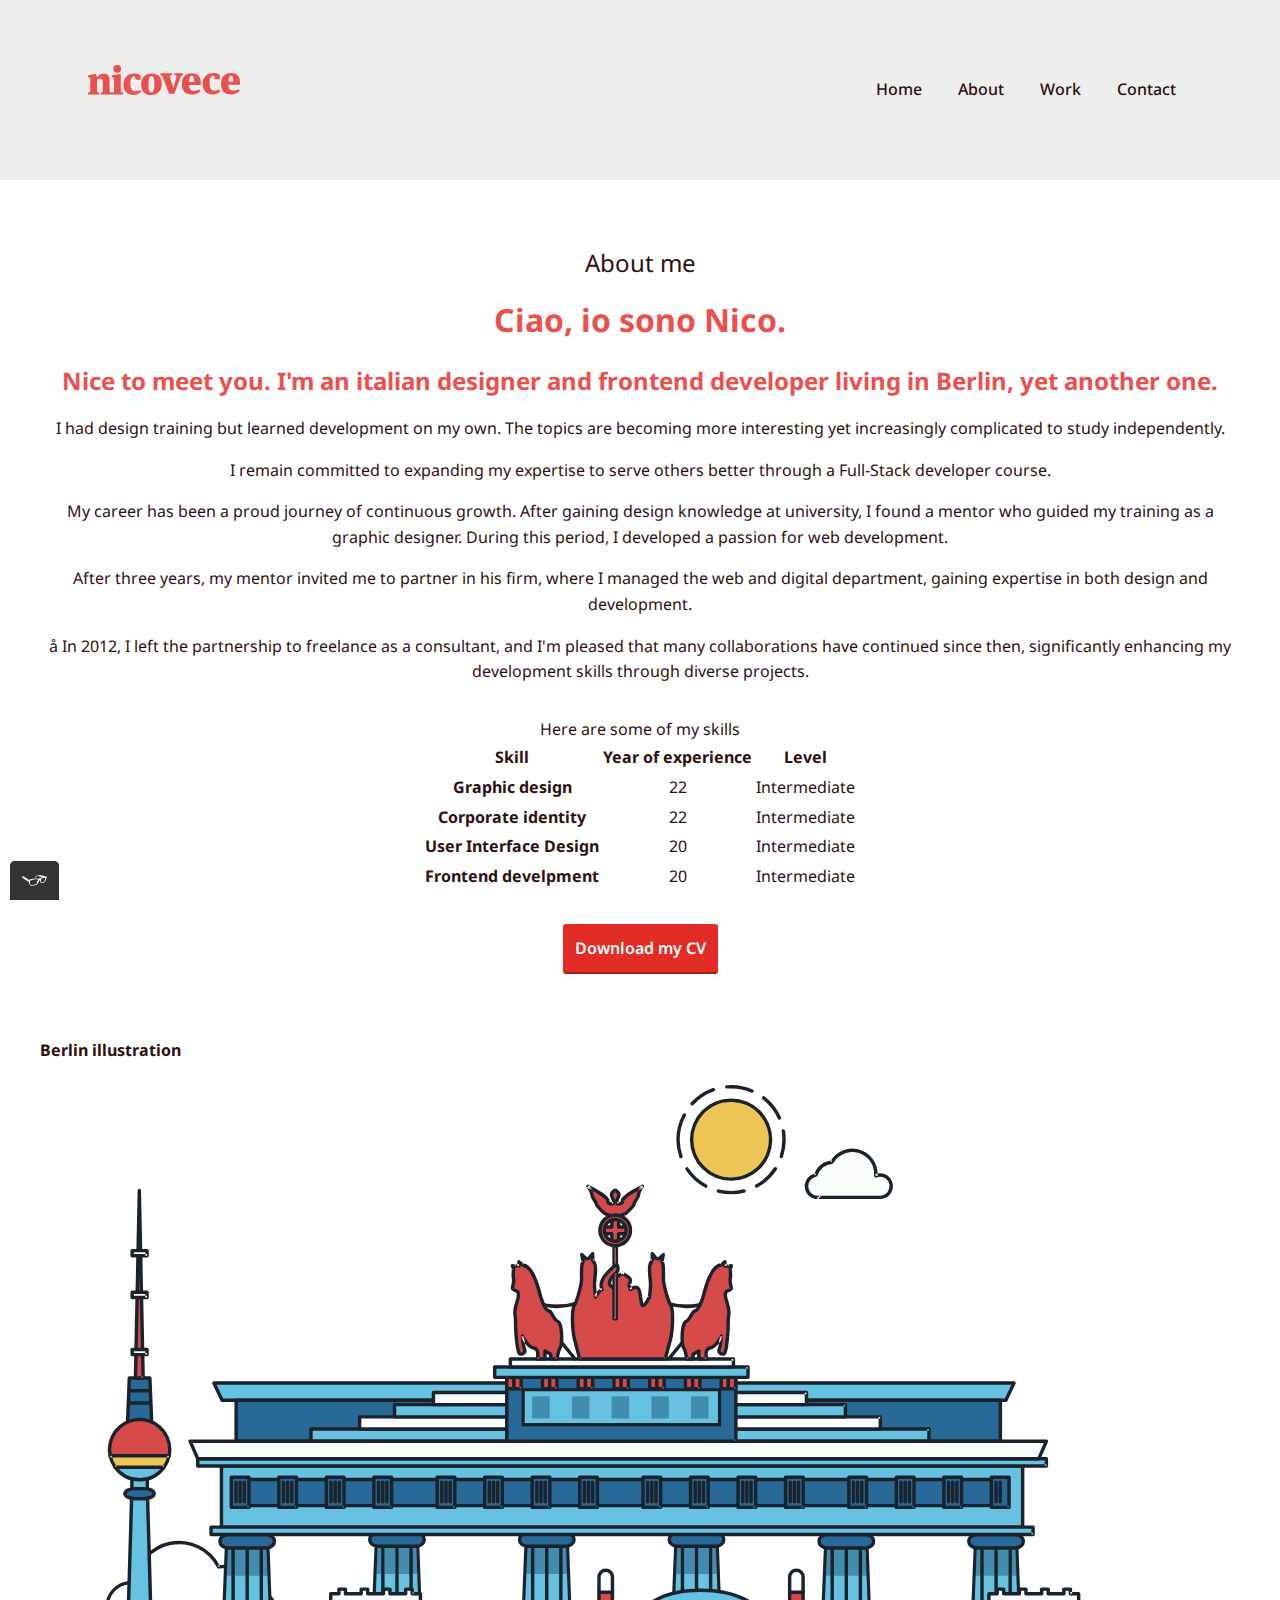
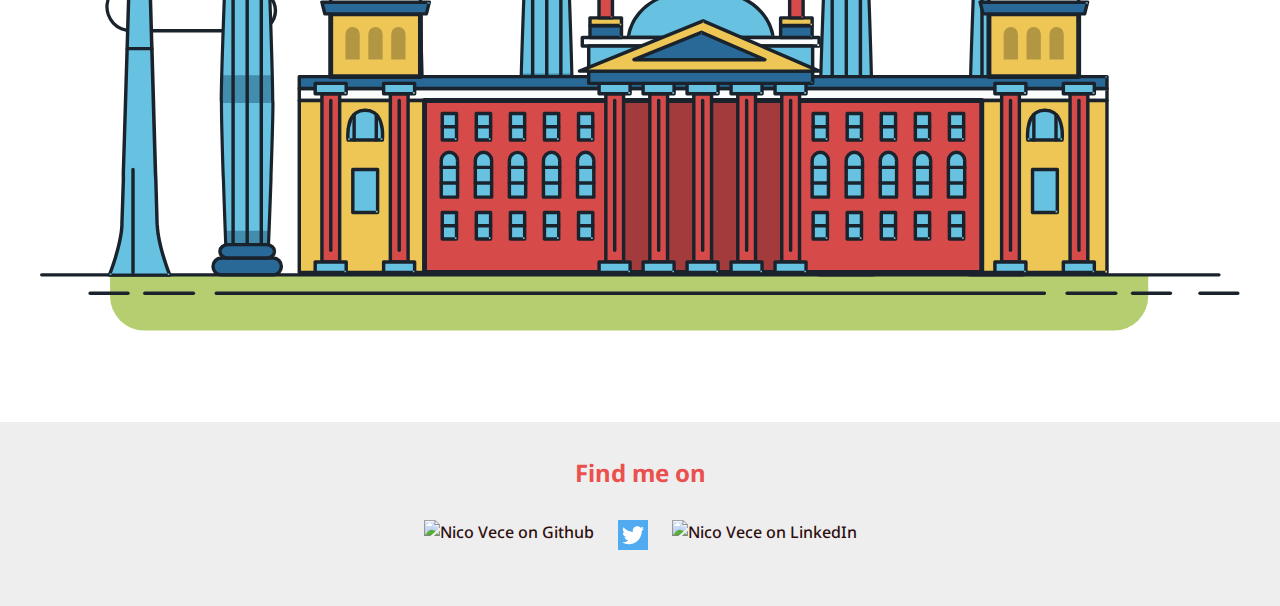
==== commit 0186dbce: "Fixed issues reported by W3C validator" ====
--- a/about.html
+++ b/about.html
@@ -2,15 +2,15 @@
 <html lang="en">
 
 <head>
-    <meta charset="UTF-8" />
-    <meta http-equiv="X-UA-Compatible" content="IE=edge" />
-    <meta name="viewport" content="width=device-width, initial-scale=1.0" />
-    <meta name="description" content="Nico Vece, Web Developer Portfolio" />
-    <link rel="shortcut icon" href="./img/favicon-32x32.png?v=2" />
+    <meta charset="UTF-8">
+    <meta http-equiv="X-UA-Compatible" content="IE=edge">
+    <meta name="viewport" content="width=device-width, initial-scale=1.0">
+    <meta name="description" content="Nico Vece, Web Developer Portfolio">
+    <link rel="shortcut icon" href="./img/favicon-32x32.png?v=2">
     <link rel="preconnect" href="https://fonts.googleapis.com">
     <link rel="preconnect" href="https://fonts.gstatic.com" crossorigin>
-    <link rel="stylesheet" type="text/css" href="css/styles.css" />
-    <title>Nico Vece - Web Developer</title>
+    <link rel="stylesheet" type="text/css" href="css/styles.production.css">
+    <title>About me - Nico Vece - Web Developer</title>
 </head>
 
 <body>
@@ -21,7 +21,7 @@
             </a>
         </h1>
         <!-- Main navigation -->
-        <nav class="main-navigation page-header__item" aria-labelledby="main-navigation">
+        <nav class="main-navigation page-header__item" aria-label="main-navigation">
             <ul role="menubar" class="navigation-list">
                 <li role="presentation">
                     <a href="index.html" role="menuitem" class="navigation-list__item">Home</a>
@@ -61,8 +61,7 @@
                 After three years, my mentor invited me to partner in his firm, where I managed the web and digital
                 department, gaining expertise in both design and development.
             </p>
-            <p>
-                <a href="#" role="menuitem">templates</a>
+            <p>å
                 In 2012, I left the partnership to freelance as a consultant, and I'm pleased that many collaborations
                 have continued since then, significantly enhancing my development skills through diverse projects.
             </p>
@@ -77,22 +76,22 @@
                 </thead>
                 <tbody>
                     <tr>
-                        <td scope="row">Graphic design</td>
+                        <th scope="row">Graphic design</th>
                         <td>22</td>
                         <td>Intermediate</td>
                     </tr>
                     <tr>
-                        <td scope="row">Corporate identity</td>
+                        <th scope="row">Corporate identity</th>
                         <td>22</td>
                         <td>Intermediate</td>
                     </tr>
                     <tr>
-                        <td scope="row">User Interface Design</td>
+                        <th scope="row">User Interface Design</th>
                         <td>20</td>
                         <td>Intermediate</td>
                     </tr>
                     <tr>
-                        <td scope="row">Frontend develpment</td>
+                        <th scope="row">Frontend develpment</th>
                         <td>20</td>
                         <td>Intermediate</td>
                     </tr>
@@ -101,6 +100,7 @@
             <a href="files/nico_vece-curriculum.pdf" class="button" download>Download my CV</a>
         </section>
         <section class="main_content main_illustration">
+            <h4 class="visually-hidden">Berlin illustration</h4>
             <svg id="about-picture" xmlns="http://www.w3.org/2000/svg" class="berlin-illustration" height="auto"
                 viewBox="0 0 700 505" xmlns:xlink="http://www.w3.org/1999/xlink">
                 <g id="Raggruppa_1" class="cloud-front" data-name="Raggruppa 1" transform="translate(0 229.847)">
@@ -1649,12 +1649,12 @@
     <footer class="page-footer">
         <h3>Find me on</h3>
         <!-- Secondary navigation -->
-        <nav class="socials-navigation" aria-labelledby="socials-navigation">
+        <nav class="socials-navigation" aria-label="socials-navigation">
             <ul role="menubar" class="social-media">
                 <li role="presentation">
                     <a href="#" role="menuitem" class="social-media__item">
                         <!-- Github logo -->
-                        <img src="https://placehold.co/30x30" alt="Nico Vece on Github" />
+                        <img src="https://placehold.co/30x30" alt="Nico Vece on Github">
                     </a>
                 </li>
                 <li role="presentation">
@@ -1666,7 +1666,7 @@
                 <li role="presentation">
                     <a href="#" role="menuitem" class="social-media__item">
                         <!-- LinkedIn logo -->
-                        <img src="https://placehold.co/30x30" alt="Nico Vece on LinkedIn" />
+                        <img src="https://placehold.co/30x30" alt="Nico Vece on LinkedIn">
                     </a>
                 </li>
             </ul>
--- a/css/styles.production.css
+++ b/css/styles.production.css
@@ -0,0 +1,759 @@
+/*
+* Prefixed by https://autoprefixer.github.io
+* PostCSS: v8.4.14,
+* Autoprefixer: v10.4.7
+* Browsers: last 4 version
+*/
+
+/*
+I need to investigate further if using @import is better than the link tag in the html file. For sure it is better for maintainability and organization.
+*/
+@import "./modern-normalize.css";
+@import url("https://fonts.googleapis.com/css2?family=Noto+Sans:ital,wght@0,100..900;1,100..900&display=swap");
+
+/* Box Model
+The box-sizing is already set by modern-normalize but I am setting it in my css file anyway to respect the task assignment.
+*/
+* {
+    -webkit-box-sizing: border-box;
+    box-sizing: border-box;
+}
+
+/* Global Styles */
+body {
+    font-family: "Noto Sans", sans-serif;
+    font-weight: 400;
+    font-size: 16px;
+    line-height: 1.6;
+    color: #2f1010;
+    background-color: #eee;
+}
+header,
+footer {
+    padding: 2em;
+}
+main {
+    padding: 4em 2em;
+    background-color: #fff;
+}
+header,
+main > *,
+footer {
+    min-width: 320px;
+    max-width: 1200px;
+    margin: 0 auto;
+}
+/* Heading Styles */
+h1 {
+    font-size: 2.5em;
+}
+
+h2 {
+    font-size: 2em;
+}
+
+h3 {
+    font-size: 1.5em;
+}
+h1 {
+    margin-top: 0;
+    margin-bottom: 0.5em;
+    color: #ea514e;
+    font-weight: 700;
+}
+h2 {
+    margin-top: 0;
+    margin-bottom: 0.5em;
+    color: #ea514e;
+    font-weight: 700;
+}
+h3 {
+    margin-top: 0;
+    margin-bottom: 0.5em;
+    color: #ea514e;
+    font-weight: 700;
+}
+h2.page__title {
+    font-size: 1.5em;
+    font-weight: normal;
+    color: #2f1010;
+}
+
+table {
+    margin: 2em 0;
+}
+
+svg * {
+    transform-box: fill-box;
+}
+
+/* Link and Buttons Styles */
+a {
+    color: #2f1010;
+    font-weight: 500;
+    text-decoration: none;
+    border-bottom: 2px solid;
+    border-color: rgba(234, 81, 78, 0.35);
+    -webkit-transition: border-color 0.3s;
+    -o-transition: border-color 0.3s;
+    transition: border-color 0.3s;
+}
+
+a:visited {
+    /* visited link */
+    color: #5e201f;
+}
+
+a:hover {
+    color: #5e201f;
+    border-color: rgb(234, 81, 78);
+}
+
+a:focus {
+    color: #5e201f;
+    border-color: rgb(234, 81, 78);
+}
+
+a:focus {
+    outline: 2px solid #ea514e;
+}
+
+a:active {
+    color: #5e201f;
+}
+
+button {
+    display: inline-block;
+    color: #fff;
+    font-family: inherit;
+    text-decoration: none;
+    font-weight: 600;
+    padding: 10px;
+    background-color: #e32c26;
+    border: none;
+    border-radius: 3px;
+    border: 2px solid transparent;
+    border-bottom-color: rgba(0, 0, 0, 0.3);
+    -webkit-transform: scale(1);
+    -ms-transform: scale(1);
+    transform: scale(1);
+    -webkit-transition:
+        opacity 0.3s,
+        -webkit-transform 0.5s;
+    transition:
+        opacity 0.3s,
+        -webkit-transform 0.5s;
+    -o-transition:
+        opacity 0.3s,
+        transform 0.5s;
+    transition:
+        opacity 0.3s,
+        transform 0.5s;
+    transition:
+        opacity 0.3s,
+        transform 0.5s,
+        -webkit-transform 0.5s;
+}
+
+.button {
+    display: inline-block;
+    color: #fff;
+    font-family: inherit;
+    text-decoration: none;
+    font-weight: 600;
+    padding: 10px;
+    background-color: #e32c26;
+    border: none;
+    border-radius: 3px;
+    border: 2px solid transparent;
+    border-bottom-color: rgba(0, 0, 0, 0.3);
+    -webkit-transform: scale(1);
+    -ms-transform: scale(1);
+    transform: scale(1);
+    -webkit-transition:
+        opacity 0.3s,
+        -webkit-transform 0.5s;
+    transition:
+        opacity 0.3s,
+        -webkit-transform 0.5s;
+    -o-transition:
+        opacity 0.3s,
+        transform 0.5s;
+    transition:
+        opacity 0.3s,
+        transform 0.5s;
+    transition:
+        opacity 0.3s,
+        transform 0.5s,
+        -webkit-transform 0.5s;
+}
+
+a.button {
+    display: inline-block;
+    color: #fff;
+    font-family: inherit;
+    text-decoration: none;
+    font-weight: 600;
+    padding: 10px;
+    background-color: #e32c26;
+    border: none;
+    border-radius: 3px;
+    border: 2px solid transparent;
+    border-bottom-color: rgba(0, 0, 0, 0.3);
+    -webkit-transform: scale(1);
+    -ms-transform: scale(1);
+    transform: scale(1);
+    -webkit-transition:
+        opacity 0.3s,
+        -webkit-transform 0.5s;
+    transition:
+        opacity 0.3s,
+        -webkit-transform 0.5s;
+    -o-transition:
+        opacity 0.3s,
+        transform 0.5s;
+    transition:
+        opacity 0.3s,
+        transform 0.5s;
+    transition:
+        opacity 0.3s,
+        transform 0.5s,
+        -webkit-transform 0.5s;
+}
+
+button:hover,
+button:focus,
+.button:hover,
+.button:focus {
+    cursor: pointer;
+    opacity: 0.7;
+    -webkit-transform: scale(1.1);
+    -ms-transform: scale(1.1);
+    transform: scale(1.1);
+}
+
+button:focus {
+    outline: 2px solid #7baa93;
+}
+
+.button:focus {
+    outline: 2px solid #7baa93;
+}
+
+button:active,
+.button:active {
+    opacity: 0.6;
+}
+
+.button__secondary {
+    background-color: #f7b200;
+    color: --color__text;
+    font-weight: 600;
+}
+
+/* Header Styles */
+.page-header {
+    display: -webkit-box;
+    display: -ms-flexbox;
+    display: flex;
+    -webkit-box-align: center;
+    -ms-flex-align: center;
+    align-items: center;
+    width: 100%;
+    padding: 3rem;
+}
+
+.page-header__item {
+    -webkit-box-flex: 0;
+    -ms-flex: 0 1 200px;
+    flex: 0 1 200px;
+}
+
+.page-header__item:last-child {
+    -webkit-box-flex: 1;
+    -ms-flex-positive: 1;
+    flex-grow: 1;
+    text-align: right;
+}
+.page-header__logo {
+    border: none;
+}
+
+/* Navigation Styles */
+.navigation-list {
+    list-style-type: none;
+}
+
+.navigation-list li {
+    display: inline-block;
+}
+.navigation-list__item {
+    display: inline-block;
+    padding: 0.25em 1em;
+    position: relative;
+    border: none;
+}
+.navigation-list__item::before,
+.navigation-list__item::after {
+    content: "";
+    display: inline-block;
+    width: 1rem;
+    height: 1rem;
+    position: absolute;
+    top: 50%;
+    font-size: 1.5em;
+    border: 2px solid transparent;
+    opacity: 0;
+    -webkit-transition:
+        right 0.3s,
+        left 0.3s,
+        opacity 0.3s,
+        -webkit-transform 0.5s;
+    transition:
+        right 0.3s,
+        left 0.3s,
+        opacity 0.3s,
+        -webkit-transform 0.5s;
+    -o-transition:
+        right 0.3s,
+        left 0.3s,
+        opacity 0.3s,
+        transform 0.5s;
+    transition:
+        right 0.3s,
+        left 0.3s,
+        opacity 0.3s,
+        transform 0.5s;
+    transition:
+        right 0.3s,
+        left 0.3s,
+        opacity 0.3s,
+        transform 0.5s,
+        -webkit-transform 0.5s;
+}
+.navigation-list__item::before {
+    left: 50%;
+    -webkit-transform: translateY(-50%) rotate(-145deg);
+    -ms-transform: translateY(-50%) rotate(-145deg);
+    transform: translateY(-50%) rotate(-145deg);
+    border-color: transparent transparent red red;
+}
+.navigation-list__item::after {
+    right: 50%;
+    -webkit-transform: translateY(-50%) rotate(-145deg);
+    -ms-transform: translateY(-50%) rotate(-145deg);
+    transform: translateY(-50%) rotate(-145deg);
+    border-color: red red transparent transparent;
+}
+
+.navigation-list__item:hover::before,
+.navigation-list__item:focus::before,
+.navigation-list__item:active::before {
+    left: 0.15em;
+    -webkit-transform: translateY(-50%) rotate(45deg);
+    -ms-transform: translateY(-50%) rotate(45deg);
+    transform: translateY(-50%) rotate(45deg);
+    opacity: 1;
+}
+
+.navigation-list__item:hover::after,
+.navigation-list__item:focus::after,
+.navigation-list__item:active::after {
+    right: 0.15em;
+    -webkit-transform: translateY(-50%) rotate(45deg);
+    -ms-transform: translateY(-50%) rotate(45deg);
+    transform: translateY(-50%) rotate(45deg);
+    opacity: 1;
+}
+.navigation-list__item--active {
+    border-color: transparent;
+    text-decoration: none;
+}
+
+/* Profile Styles */
+.profile {
+    /* display: flex;
+    align-items: center;
+    justify-content: center; */
+    max-width: 700px;
+    margin: 0 auto;
+}
+
+/* Image Styles */
+.profile__portrait {
+    float: left;
+    width: 250px;
+    height: auto;
+    margin-right: 40px;
+    border-radius: 50%;
+}
+
+/* About Styles */
+
+.about__content {
+    text-align: center;
+}
+
+.about__content table {
+    margin: 2rem auto;
+}
+.main_illustration {
+    margin-top: 4rem;
+}
+.main_illustration #sun {
+    -webkit-animation: 4s color-change infinite alternate linear;
+    animation: 4s color-change infinite alternate linear;
+    -webkit-transform-origin: center;
+    -ms-transform-origin: center;
+    transform-origin: center;
+}
+
+.main_illustration #sun__rays {
+    -webkit-animation: 36s spin infinite normal linear;
+    animation: 36s spin infinite normal linear;
+    -webkit-transform-origin: center;
+    -ms-transform-origin: center;
+    transform-origin: center;
+}
+
+.cloud-front {
+    -webkit-animation: 30s cloud-move infinite alternate linear;
+    animation: 30s cloud-move infinite alternate linear;
+}
+
+.cloud-back {
+    -webkit-animation: 36s cloud-move-reverse infinite alternate linear;
+    animation: 36s cloud-move-reverse infinite alternate linear;
+}
+
+.cloud-back #Tracciato_579 {
+    -webkit-animation: 36s cloud-fill infinite alternate linear;
+    animation: 36s cloud-fill infinite alternate linear;
+}
+
+#about-picture {
+    -webkit-animation: scale-up 1s ease-in-out forwards;
+    animation: scale-up 1s ease-in-out forwards;
+    -webkit-transform-origin: bottom center;
+    -ms-transform-origin: bottom center;
+    transform-origin: bottom center;
+}
+
+#tor {
+    -webkit-animation: 4s opacity infinite alternate linear;
+    animation: 4s opacity infinite alternate linear;
+}
+#turm {
+    -webkit-animation: 4s opacity infinite alternate linear;
+    animation: 4s opacity infinite alternate linear;
+    -webkit-animation-delay: 1s;
+    animation-delay: 1s;
+}
+#reichstag {
+    -webkit-animation: 4s opacity infinite alternate linear;
+    animation: 4s opacity infinite alternate linear;
+    -webkit-animation-delay: 1s;
+    animation-delay: 1s;
+}
+
+/* Footer Styles */
+.page-footer {
+    clear: both;
+    display: -webkit-box;
+    display: -ms-flexbox;
+    display: flex;
+    -webkit-box-orient: vertical;
+    -webkit-box-direction: normal;
+    -ms-flex-direction: column;
+    flex-direction: column;
+    text-align: center;
+}
+.socials-navigation {
+    display: -webkit-box;
+    display: -ms-flexbox;
+    display: flex;
+    -webkit-box-pack: center;
+    -ms-flex-pack: center;
+    justify-content: center;
+}
+.social-media {
+    display: -webkit-box;
+    display: -ms-flexbox;
+    display: flex;
+    gap: 1.5em;
+    list-style-type: none;
+    padding-left: 0;
+}
+.social-media__item {
+    display: inline-block;
+    border-bottom: none;
+}
+.social-media__item img {
+    display: block;
+}
+/* Portfolio grid */
+.projects__item {
+    display: inline-block;
+    width: 33%;
+}
+.projects {
+    margin: 0 auto;
+}
+@supports (display: grid) {
+    .projects {
+        display: -ms-grid;
+        display: grid;
+        -ms-grid-columns: 1fr 3rem 1fr 3rem 1fr 3rem 1fr;
+        grid-template-columns: repeat(4, 1fr);
+        -ms-grid-rows: auto;
+        grid-template-rows: auto;
+        grid-gap: 3rem;
+    }
+    .projects > *:nth-child(1) {
+        -ms-grid-row: 1;
+        -ms-grid-column: 1;
+    }
+    .projects > *:nth-child(2) {
+        -ms-grid-row: 1;
+        -ms-grid-column: 3;
+    }
+    .projects > *:nth-child(3) {
+        -ms-grid-row: 1;
+        -ms-grid-column: 5;
+    }
+    .projects > *:nth-child(4) {
+        -ms-grid-row: 1;
+        -ms-grid-column: 7;
+    }
+    .projects__item {
+        background-color: lightgray;
+        width: auto;
+        min-height: auto;
+        margin: 0;
+        padding: 2em;
+    }
+    .projects__item.projects__item--spotlight {
+        -ms-grid-column: 1;
+        -ms-grid-column-span: 2;
+        grid-column: 1 / 3;
+        -ms-grid-row: 1;
+        -ms-grid-row-span: 2;
+        grid-row: 1 / 3;
+        border: 2px solid transparent;
+    }
+}
+
+.clear {
+    clear: both;
+}
+
+/* Animations */
+@-webkit-keyframes color-change {
+    from {
+        -webkit-transform: scale(1);
+        transform: scale(1);
+        fill: #edc655;
+    }
+    to {
+        -webkit-transform: scale(1.2);
+        transform: scale(1.2);
+        fill: #f76414;
+    }
+}
+@keyframes color-change {
+    from {
+        -webkit-transform: scale(1);
+        transform: scale(1);
+        fill: #edc655;
+    }
+    to {
+        -webkit-transform: scale(1.2);
+        transform: scale(1.2);
+        fill: #f76414;
+    }
+}
+
+@-webkit-keyframes cloud-move {
+    from {
+        -webkit-transform: translate(0, 50px);
+        transform: translate(0, 50px);
+    }
+    to {
+        -webkit-transform: translate(200px, 50px);
+        transform: translate(200px, 50px);
+    }
+}
+
+@keyframes cloud-move {
+    from {
+        -webkit-transform: translate(0, 50px);
+        transform: translate(0, 50px);
+    }
+    to {
+        -webkit-transform: translate(200px, 50px);
+        transform: translate(200px, 50px);
+    }
+}
+@-webkit-keyframes cloud-fill {
+    0% {
+        fill: #fff;
+    }
+    20% {
+        fill: #fcc1a1;
+    }
+    40% {
+        fill: #fff;
+    }
+}
+@keyframes cloud-fill {
+    0% {
+        fill: #fff;
+    }
+    20% {
+        fill: #fcc1a1;
+    }
+    40% {
+        fill: #fff;
+    }
+}
+
+@-webkit-keyframes cloud-move-reverse {
+    from {
+        -webkit-transform: translate(446px, 48px);
+        transform: translate(446px, 48px);
+    }
+    to {
+        -webkit-transform: translate(100px, 48px);
+        transform: translate(100px, 48px);
+    }
+}
+
+@keyframes cloud-move-reverse {
+    from {
+        -webkit-transform: translate(446px, 48px);
+        transform: translate(446px, 48px);
+    }
+    to {
+        -webkit-transform: translate(100px, 48px);
+        transform: translate(100px, 48px);
+    }
+}
+
+@-webkit-keyframes spin {
+    from {
+        -webkit-transform: rotate(0);
+        transform: rotate(0);
+    }
+    to {
+        -webkit-transform: rotate(360deg);
+        transform: rotate(360deg);
+    }
+}
+
+@keyframes spin {
+    from {
+        -webkit-transform: rotate(0);
+        transform: rotate(0);
+    }
+    to {
+        -webkit-transform: rotate(360deg);
+        transform: rotate(360deg);
+    }
+}
+
+@-webkit-keyframes opacity {
+    from {
+        opacity: 1;
+    }
+    to {
+        opacity: 0.75;
+    }
+}
+
+@keyframes opacity {
+    from {
+        opacity: 1;
+    }
+    to {
+        opacity: 0.75;
+    }
+}
+
+@-webkit-keyframes scale-up {
+    from {
+        -webkit-transform: scale(0.8);
+        transform: scale(0.8);
+    }
+    to {
+        -webkit-transform: scale(1);
+        transform: scale(1);
+    }
+}
+
+@keyframes scale-up {
+    from {
+        -webkit-transform: scale(0.8);
+        transform: scale(0.8);
+    }
+    to {
+        -webkit-transform: scale(1);
+        transform: scale(1);
+    }
+}
+
+/* Media quries */
+
+@media all and (max-width: 500px) {
+    /* Heading Styles */
+    h1 {
+        font-size: 2em;
+    }
+
+    h2 {
+        font-size: 1.5em;
+    }
+
+    h3 {
+        font-size: 1em;
+    }
+    .projects {
+        -ms-grid-columns: 1fr;
+        grid-template-columns: 1fr;
+    }
+    .projects__item.projects__item--spotlight {
+        grid-column: auto / auto;
+        grid-row: auto / auto;
+        border-color: #ea514e;
+    }
+}
+@media all and (min-width: 500px) and (max-width: 900px) {
+    /* Heading Styles */
+    h1 {
+        font-size: 2.25em;
+    }
+
+    h2 {
+        font-size: 1.75em;
+    }
+
+    h3 {
+        font-size: 1.25em;
+    }
+    .projects {
+        -ms-grid-columns: 1fr 3rem 1fr;
+        grid-template-columns: 1fr 1fr;
+    }
+    .projects__item.projects__item--spotlight {
+        -ms-grid-column: 1;
+        -ms-grid-column-span: 1;
+        grid-column: 1 / 2;
+    }
+}
+@media all and (max-width: 900px) {
+    .projects {
+        grid-gap: 10px;
+    }
+    h1 {
+        font-size: 22px;
+    }
+}
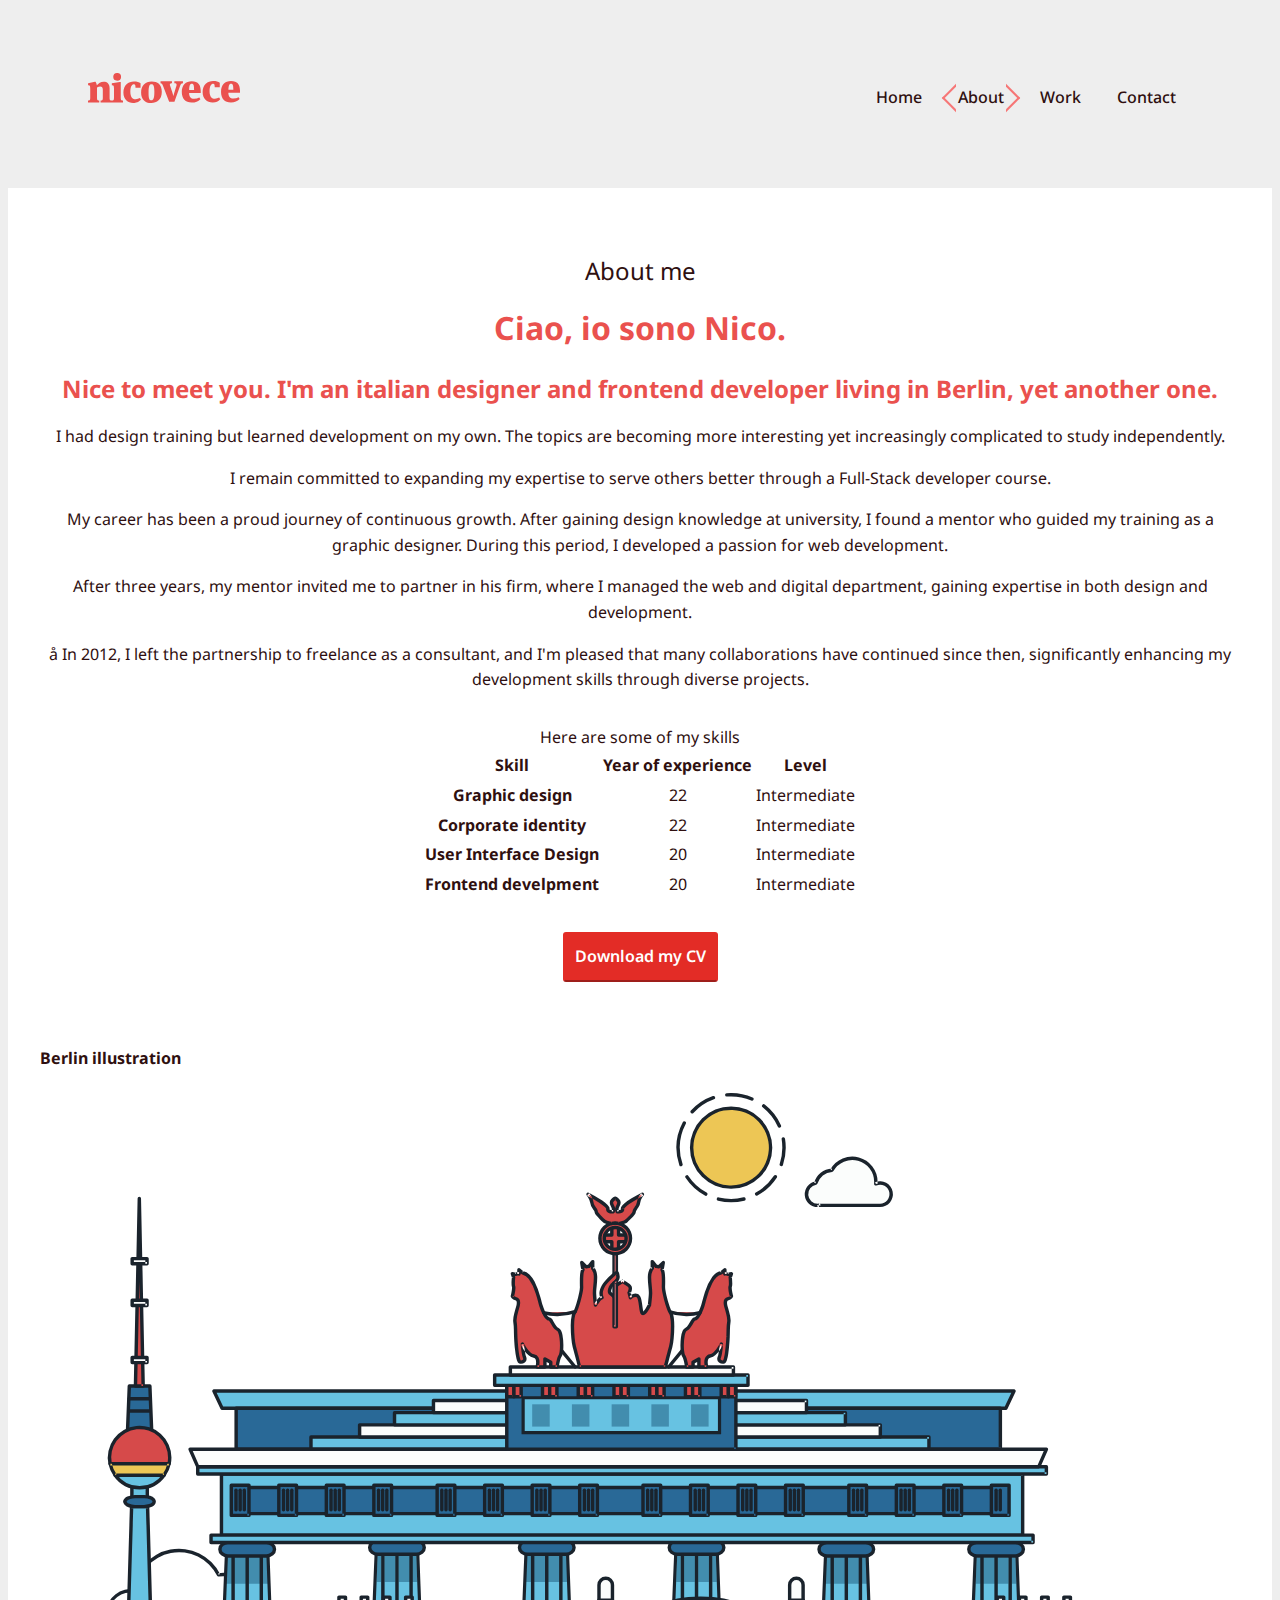
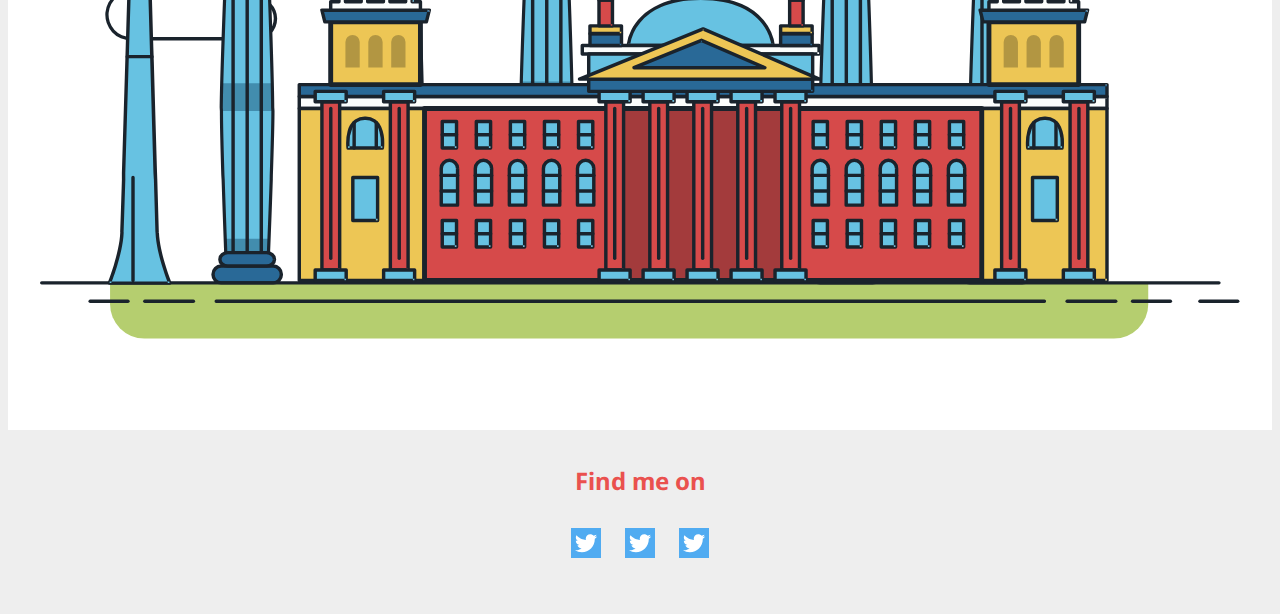
==== commit c6cffd4e: "Increased performances on Lighthouse" ====
--- a/about.html
+++ b/about.html
@@ -9,7 +9,7 @@
     <link rel="shortcut icon" href="./img/favicon-32x32.png?v=2">
     <link rel="preconnect" href="https://fonts.googleapis.com">
     <link rel="preconnect" href="https://fonts.gstatic.com" crossorigin>
-    <link rel="stylesheet" type="text/css" href="css/styles.production.css">
+    <link rel="stylesheet" type="text/css" href="css/styles.production.min.css">
     <title>About me - Nico Vece - Web Developer</title>
 </head>
 
@@ -99,7 +99,7 @@
             </table>
             <a href="files/nico_vece-curriculum.pdf" class="button" download>Download my CV</a>
         </section>
-        <section class="main_content main_illustration">
+        <section class="main__content main__illustration">
             <h4 class="visually-hidden">Berlin illustration</h4>
             <svg id="about-picture" xmlns="http://www.w3.org/2000/svg" class="berlin-illustration" height="auto"
                 viewBox="0 0 700 505" xmlns:xlink="http://www.w3.org/1999/xlink">
@@ -1654,7 +1654,7 @@
                 <li role="presentation">
                     <a href="#" role="menuitem" class="social-media__item">
                         <!-- Github logo -->
-                        <img src="https://placehold.co/30x30" alt="Nico Vece on Github">
+                        <img src="img/twitter_icon.svg" alt="Nico Vece on Github">
                     </a>
                 </li>
                 <li role="presentation">
@@ -1666,13 +1666,13 @@
                 <li role="presentation">
                     <a href="#" role="menuitem" class="social-media__item">
                         <!-- LinkedIn logo -->
-                        <img src="https://placehold.co/30x30" alt="Nico Vece on LinkedIn">
+                        <img src="img/twitter_icon.svg" alt="Nico Vece on LinkedIn">
                     </a>
                 </li>
             </ul>
         </nav>
     </footer>
-    <script src="js/tota11y.min.js"></script>
+    <!-- <script src="js/tota11y.min.js"></script> -->
 </body>
 
 </html>--- a/css/styles.production.min.css
+++ b/css/styles.production.min.css
@@ -0,0 +1 @@
+@import url(https://fonts.googleapis.com/css2?family=Noto+Sans:ital,wght@0,100..900;1,100..900&display=swap);body,h2.page__title{font-weight:400;color:#2f1010}a,body{color:#2f1010}.about__content,.page-footer,.profile{text-align:center}*{box-sizing:border-box}body{display:flex;flex-direction:column;height:100vh;font-family:"Noto Sans",sans-serif;font-size:16px;line-height:1.6;background-color:#eee}footer,header{padding:2em}main{flex-grow:2;padding:4em 2em;background-color:#fff}footer,header,main>*{min-width:280px;max-width:1200px;margin:0 auto}h1{font-size:2.5em}h2{font-size:2em}h2.page__title,h3{font-size:1.5em}h1,h2,h3{margin-top:0;margin-bottom:.5em;color:#ea514e;font-weight:700}table{margin:2em 0}svg *{transform-box:fill-box}a{font-weight:500;text-decoration:none;border-bottom:2px solid;border-color:#ea514e59;transition:border-color .3s}a:active,a:visited{color:#5e201f}a:focus,a:hover{color:#5e201f;border-color:#ea514e}a:focus{outline:rgba(234,81,78,.25) solid 2px;outline-offset:0.5rem}.button,a.button,button{display:inline-block;color:#fff;font-family:inherit;text-decoration:none;font-weight:600;padding:10px;background-color:#e32c26;border-radius:3px;border:2px solid transparent;border-bottom-color:#0000004d;transform:scale(1);transition:opacity .3s,transform .5s}.button:focus,.button:hover,button:focus,button:hover{cursor:pointer;opacity:.7;transform:scale(1.1)}.button:focus,button:focus{outline:#7baa93 solid 2px}.button:active,button:active{opacity:.6}.button__secondary{background-color:#f7b200;color:#130606;font-weight:600}.page-header{display:flex;flex-direction:column;align-items:center;width:100%;padding:2rem 1rem 1rem}.page-header__item:last-child{flex-grow:1;text-align:center}.page-header__logo{border:none}.navigation-list{list-style-type:none;padding:0}.navigation-list li{display:inline-block}.navigation-list__item{display:block;padding:.25em 1em;position:relative;border:none}.navigation-list__item--active{border-color:transparent;text-decoration:none}.navigation-list__item--active::after,.navigation-list__item--active::before,.navigation-list__item::after,.navigation-list__item::before{content:"";display:inline-block;width:1rem;height:1rem;position:absolute;top:50%;font-size:1.5em;border:2px solid transparent;opacity:0;z-index:-1;transition:right .3s,left .3s,opacity .3s,transform .5s}.navigation-list__item::before{left:50%;transform:translateY(-50%) rotate(-145deg);border-color:transparent transparent red red}.navigation-list__item::after{right:50%;transform:translateY(-50%) rotate(-145deg);border-color:red red transparent transparent}.navigation-list__item--active::before,.navigation-list__item:active::before,.navigation-list__item:focus::before,.navigation-list__item:hover::before{left:.15em;transform:translateY(-50%) rotate(45deg);opacity:1}.navigation-list__item--active::after,.navigation-list__item:active::after,.navigation-list__item:focus::after,.navigation-list__item:hover::after{right:.15em;transform:translateY(-50%) rotate(45deg);opacity:1}.navigation-list__item--active::after,.navigation-list__item--active::before{opacity:.5}.navigation-list__item--active:active::after,.navigation-list__item--active:active::before,.navigation-list__item--active:focus::after,.navigation-list__item--active:focus::before,.navigation-list__item--active:hover::after,.navigation-list__item--active:hover::before{opacity:1;transform:translateY(-50%) rotate(405deg)}@media (pointer:coarse){.navigation-list__item--active::after,.navigation-list__item--active::before,.navigation-list__item::after,.navigation-list__item::before{display:none}}.profile{display:flex;align-items:center;justify-content:center;flex-direction:column;gap:2rem;height:100%;max-width:700px;margin:0 auto}@media all and (min-width:700px){.page-header{flex-direction:row;padding:3rem}.page-header__item{flex:0 1 200px}.page-header__item:last-child{text-align:right}.profile{flex-direction:row}}.profile__portrait{width:250px;height:auto;border-radius:50%}.about__content table{margin:2rem auto}.main__illustration{margin-top:4rem}.main__illustration #sun{animation:4s linear infinite alternate color-change;transform-origin:center}.main__illustration #sun__rays{animation:36s linear infinite spin;transform-origin:center}.cloud-front{animation:30s linear infinite alternate cloud-move}.cloud-back{animation:36s linear infinite alternate cloud-move-reverse}.cloud-back #Tracciato_579{animation:36s linear infinite alternate cloud-fill}#about-picture{animation:1s ease-in-out forwards scale-up;transform-origin:bottom center}#tor{animation:4s linear infinite alternate opacity}#reichstag,#turm{animation:4s linear 1s infinite alternate opacity}.page-footer{clear:both;display:flex;flex-direction:column}.socials-navigation{display:flex;justify-content:center}.social-media{display:flex;gap:1.5em;list-style-type:none;padding-left:0}.social-media__item{display:inline-block;border-bottom:none}.social-media__item img{display:block}.projects__item{display:inline-block;width:33%}.projects{margin:0 auto}@supports (display:grid){.projects{display:grid;grid-template-columns:repeat(4,1fr);grid-template-rows:auto;grid-gap:3rem}.projects__item{background-color:#d3d3d3;width:auto;min-height:auto;margin:0;padding:2em}.projects__item.projects__item--spotlight{grid-column:1/3;grid-row:1/3;border:2px solid transparent}}.clear{clear:both}@keyframes color-change{from{transform:scale(1);fill:#edc655}to{transform:scale(1.2);fill:#f76414}}@keyframes cloud-move{from{transform:translate(0,50px)}to{transform:translate(200px,50px)}}@keyframes cloud-fill{0%,40%{fill:#fff}20%{fill:#fcc1a1}}@keyframes cloud-move-reverse{from{transform:translate(446px,48px)}to{transform:translate(100px,48px)}}@keyframes spin{from{transform:rotate(0)}to{transform:rotate(360deg)}}@keyframes opacity{from{opacity:1}to{opacity:.75}}@keyframes scale-up{from{transform:scale(.8)}to{transform:scale(1)}}@media all and (max-width:500px){h1{font-size:2em}h2{font-size:1.5em}h3{font-size:1em}.projects{grid-template-columns:1fr}.projects__item.projects__item--spotlight{grid-column:auto/auto;grid-row:auto/auto;border-color:#ea514e}}@media all and (min-width:500px) and (max-width:900px){h1{font-size:2.25em}h2{font-size:1.75em}h3{font-size:1.25em}.projects{grid-template-columns:1fr 1fr}.projects__item.projects__item--spotlight{grid-column:1/2}}@media all and (max-width:900px){.projects{grid-gap:2rem}h1{font-size:22px}}